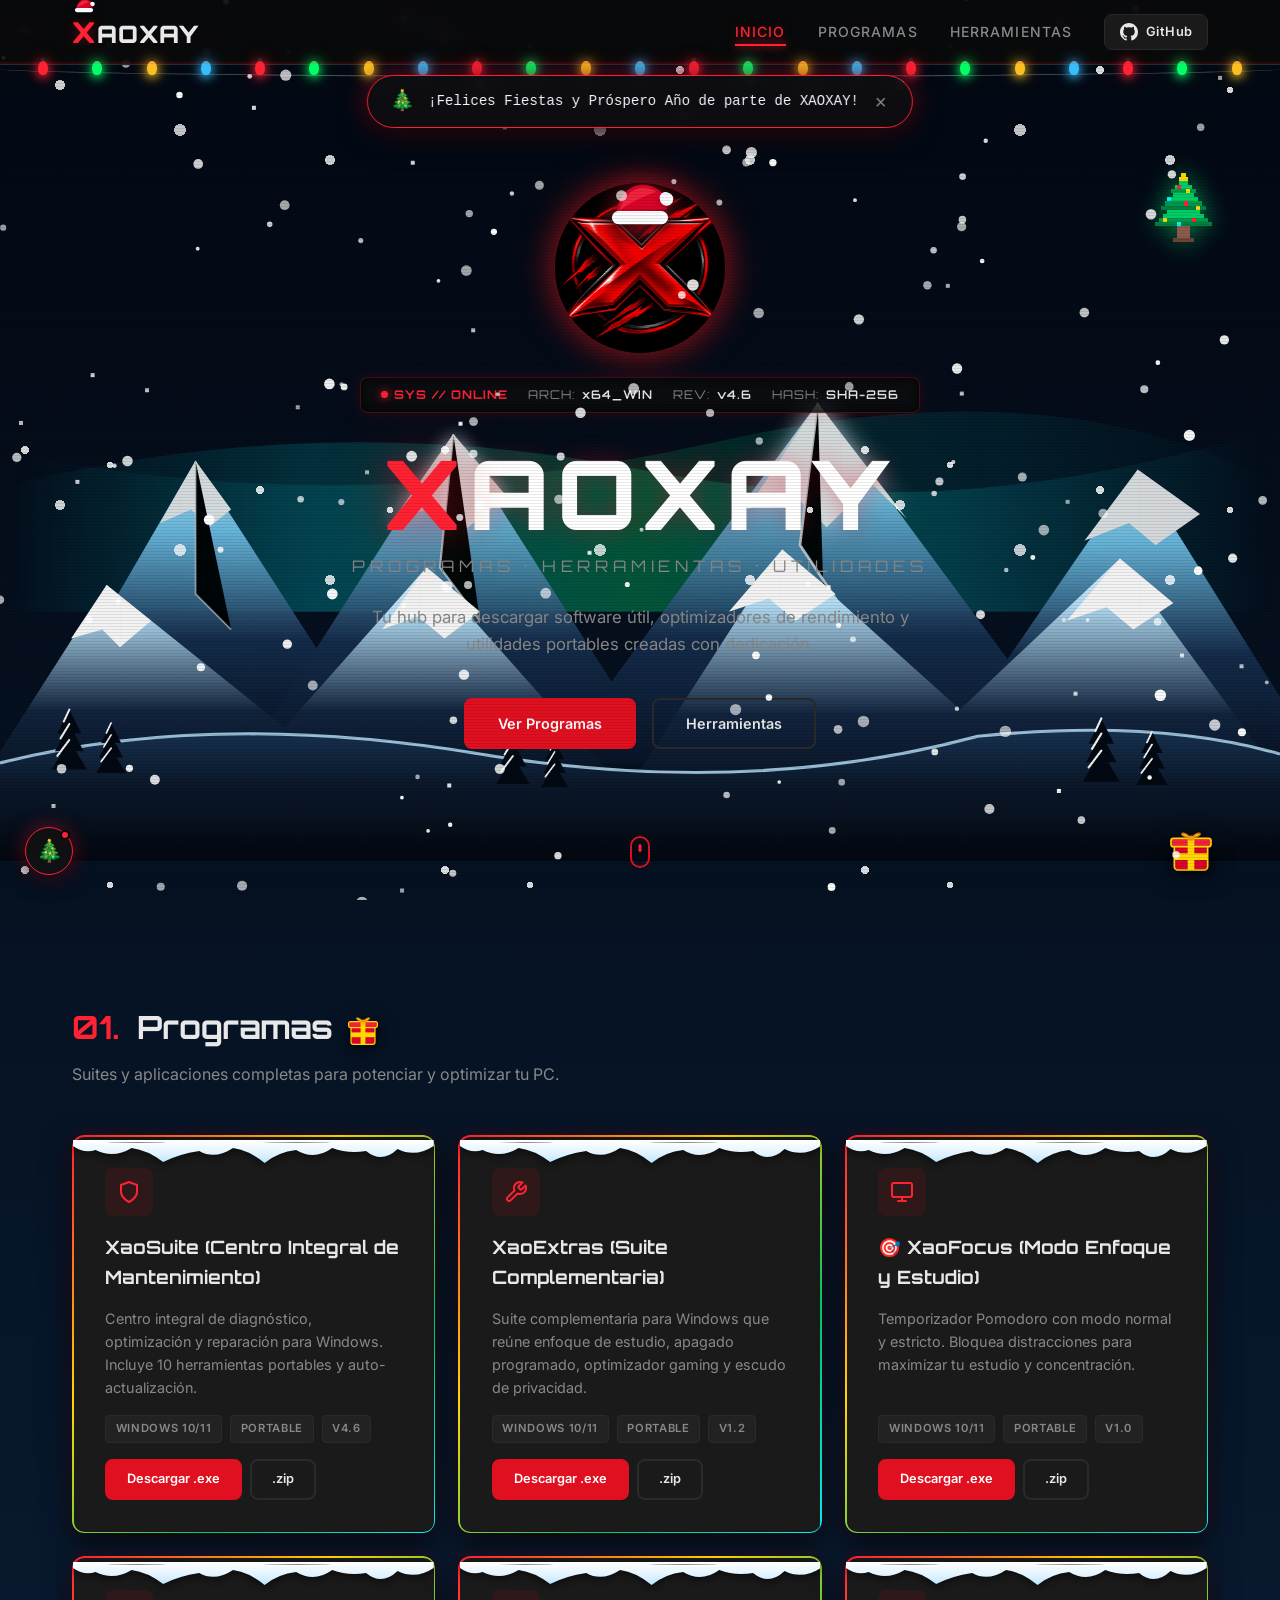
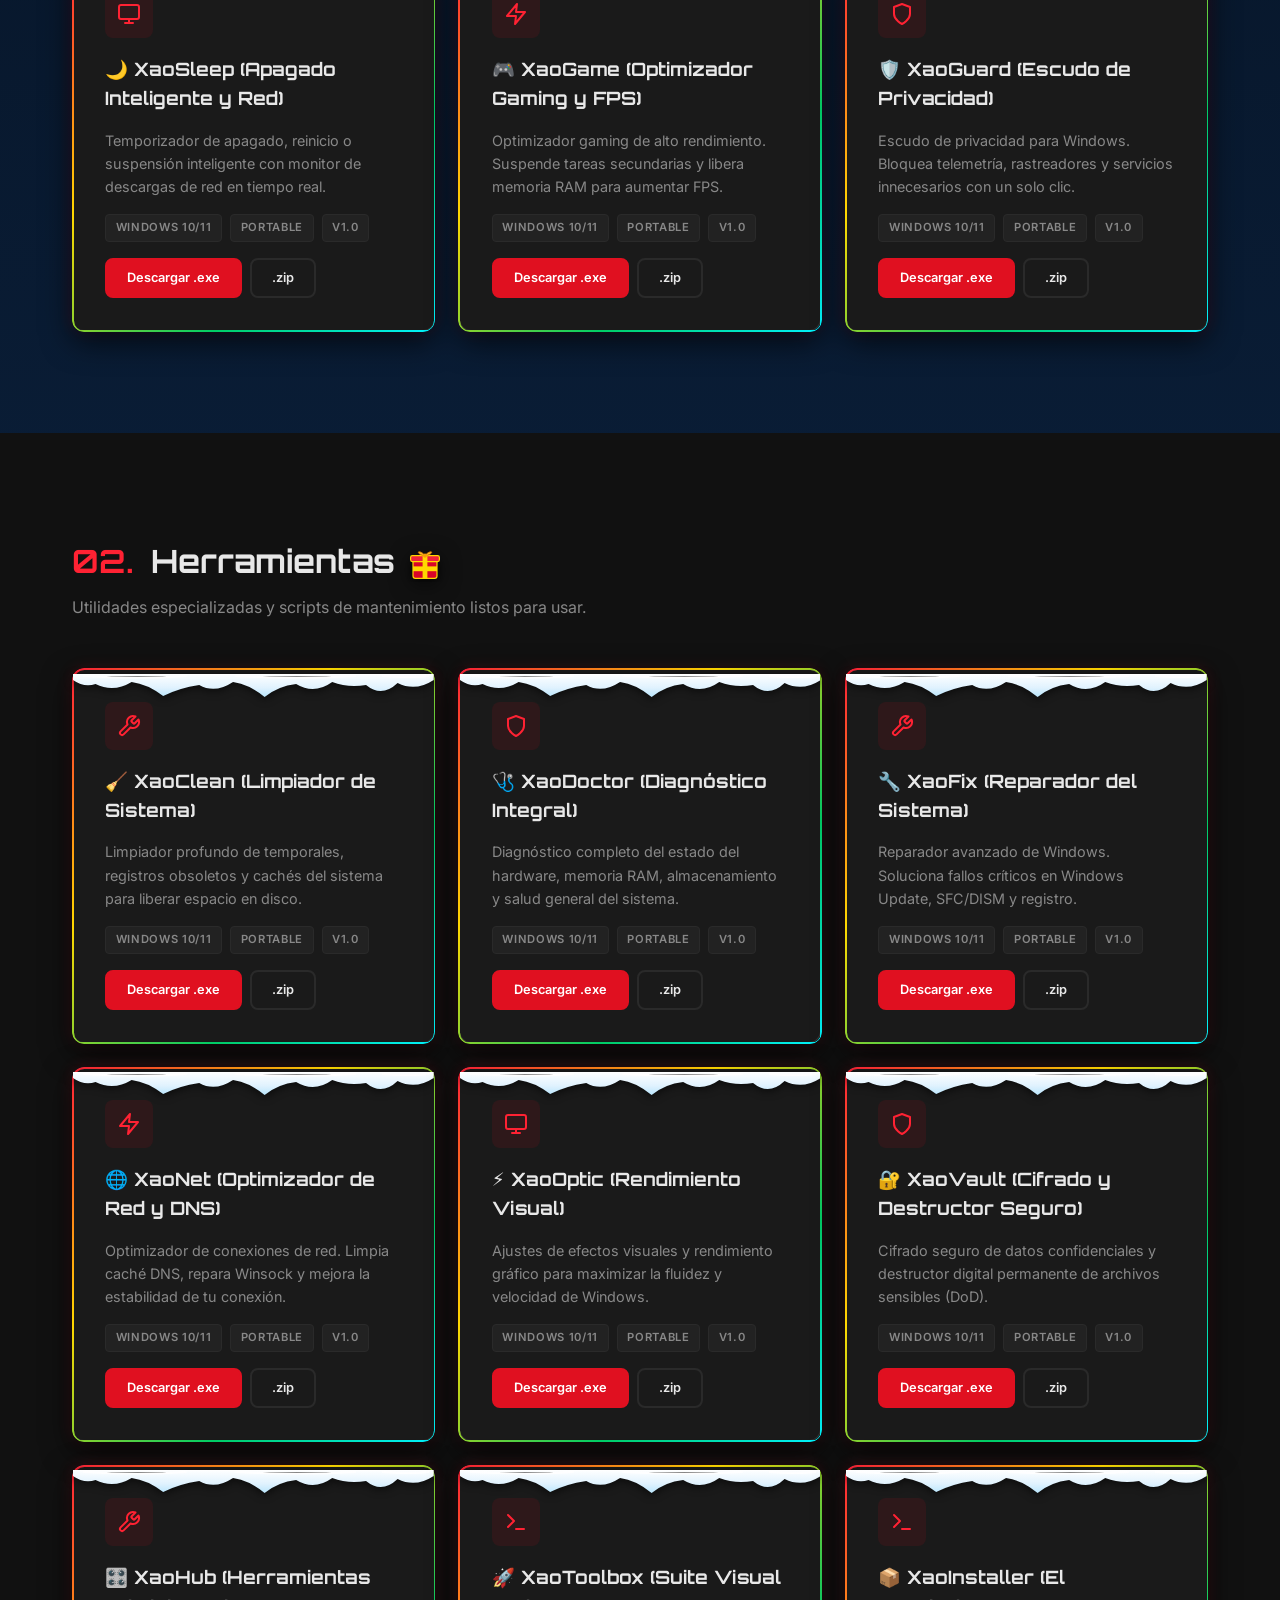
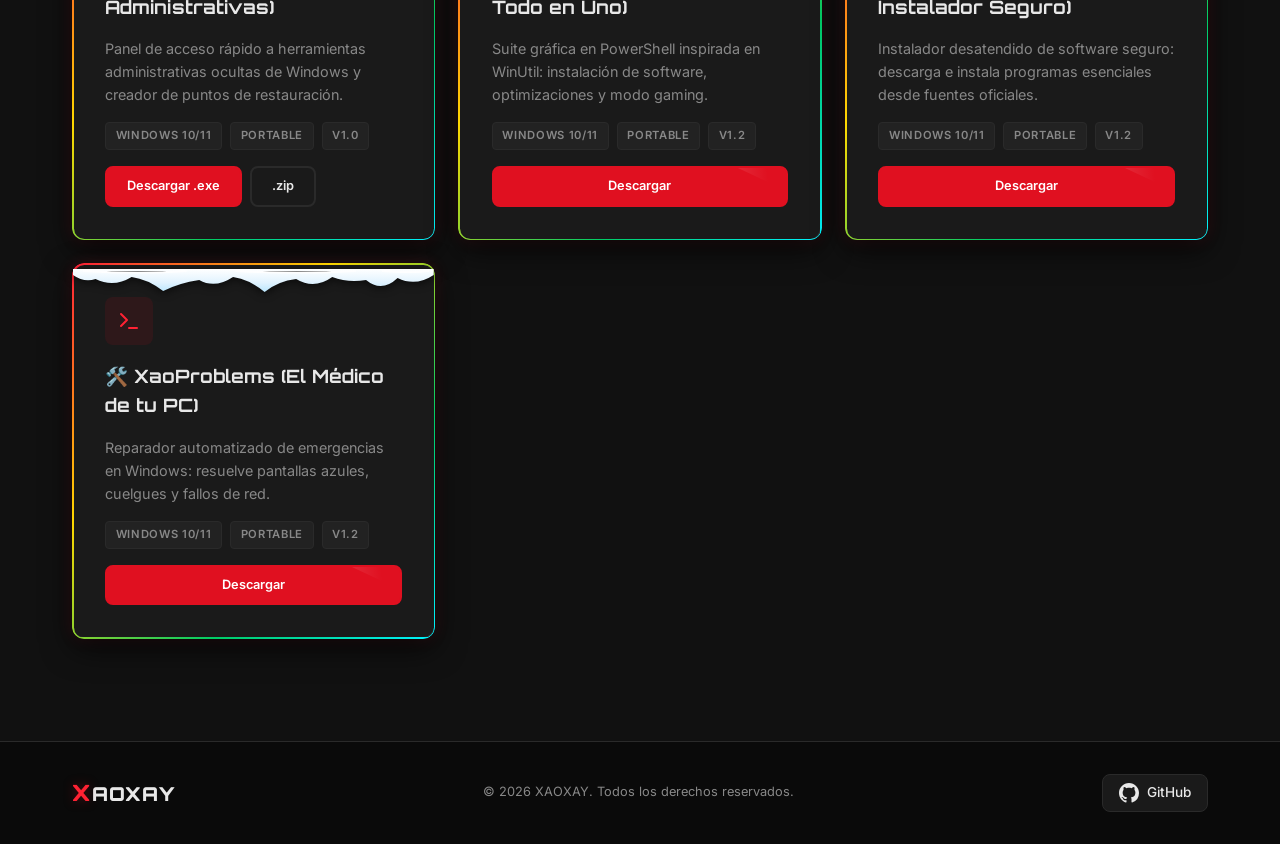
==== index.html @ b2c99659 "Update official XAOXAY logo across all suites, individual apps and website" ====
<!DOCTYPE html>
<html lang="es">
<head>
  <meta charset="UTF-8">
  <meta name="viewport" content="width=device-width, initial-scale=1.0">
  <title>XAOXAY — Programas & Herramientas</title>
  <meta name="description" content="XAOXAY — Descargá programas, herramientas y utilidades de optimización y mantenimiento para Windows. Creado por un dev para devs.">
  <link rel="icon" type="image/x-icon" href="favicon.ico">
  <link rel="icon" type="image/png" href="favicon.png">
  <meta http-equiv="X-Content-Type-Options" content="nosniff">
  <meta name="referrer" content="strict-origin-when-cross-origin">
  <link rel="preconnect" href="https://fonts.googleapis.com">
  <link rel="preconnect" href="https://fonts.gstatic.com" crossorigin>
  <link rel="stylesheet" href="https://fonts.googleapis.com/css2?family=Orbitron:wght@400;700;900&family=Inter:wght@300;400;500;600&display=swap">
  <link rel="stylesheet" href="styles.css?v=7.0">
  <link rel="stylesheet" href="festivities.css?v=2.0">
</head>
<body class="cyber-terminal">
  <!-- CRT Scanlines Overlay (Tactical Telemetry) -->
  <div class="crt-scanlines" aria-hidden="true"></div>

  <!-- ══════════════ HEADER / NAV ══════════════ -->
  <header class="header" id="header">
    <nav class="nav container">
      <a href="#" class="logo" aria-label="XAOXAY Home">
        <span class="logo__x">X</span><span class="logo__text">AOXAY</span>
      </a>
      <ul class="nav__list" id="navList">
        <li><a href="#inicio" class="nav__link active">Inicio</a></li>
        <!-- START:NAV_ITEMS -->
        <li><a href="#programas" class="nav__link">Programas</a></li>
        <li><a href="#herramientas" class="nav__link">Herramientas</a></li>
        <!-- END:NAV_ITEMS -->
        <li>
          <a href="https://github.com/Xaoxay" target="_blank" rel="noopener noreferrer" class="nav__github" aria-label="Perfil de GitHub">
            <svg viewBox="0 0 24 24" fill="currentColor" width="18" height="18" aria-hidden="true"><path d="M12 0C5.37 0 0 5.37 0 12c0 5.31 3.435 9.795 8.205 11.385.6.105.825-.255.825-.57 0-.285-.015-1.23-.015-2.235-3.015.555-3.795-.735-4.035-1.41-.135-.345-.72-1.41-1.23-1.695-.42-.225-1.02-.78-.015-.795.945-.015 1.62.87 1.845 1.23 1.08 1.815 2.805 1.305 3.495.99.105-.78.42-1.305.765-1.605-2.67-.3-5.46-1.335-5.46-5.925 0-1.305.465-2.385 1.23-3.225-.12-.3-.54-1.53.12-3.18 0 0 1.005-.315 3.3 1.23.96-.27 1.98-.405 3-.405s2.04.135 3 .405c2.295-1.56 3.3-1.23 3.3-1.23.66 1.65.24 2.88.12 3.18.765.84 1.23 1.905 1.23 3.225 0 4.605-2.805 5.625-5.475 5.925.435.375.81 1.095.81 2.22 0 1.605-.015 2.895-.015 3.3 0 .315.225.69.825.57A12.02 12.02 0 0024 12c0-6.63-5.37-12-12-12z"/></svg>
            <span>GitHub</span>
          </a>
        </li>
      </ul>
      <button class="nav__toggle" id="navToggle" aria-label="Abrir menú" aria-expanded="false">
        <span></span><span></span><span></span>
      </button>
    </nav>
    <!-- Tactical Laser Scroll Tracker -->
    <div class="scroll-tracker" aria-hidden="true">
      <div class="scroll-tracker__bar" id="scrollBar"></div>
    </div>
  </header>

  <!-- ══════════════ HERO ══════════════ -->
  <section class="hero" id="inicio">
    <div class="hero__bg-grid" aria-hidden="true"></div>
    <div class="hero__content container">
      <div class="hero__logo-wrap" style="width: 170px; max-width: 170px; margin: 0 auto 1.5rem; text-align: center;" aria-hidden="true">
        <img src="logo.png" alt="XAOXAY Logo" width="170" height="170" style="width: 100%; max-width: 170px; height: auto; display: block; margin: 0 auto; border-radius: 50%; box-shadow: 0 0 35px rgba(230, 20, 20, 0.45); filter: drop-shadow(0 0 15px rgba(255, 30, 30, 0.3)); transition: transform 0.3s ease;" class="hero__x-logo-img" />
      </div>

      <!-- Tactical Telemetry HUD -->
      <div class="hero__telemetry" aria-label="Telemetría de Sistema">
        <div class="telemetry__item">
          <span class="telemetry__led"></span>
          <span class="telemetry__text">SYS // ONLINE</span>
        </div>
        <div class="telemetry__item">
          <span class="telemetry__label">ARCH:</span>
          <span class="telemetry__val">x64_WIN</span>
        </div>
        <div class="telemetry__item">
          <span class="telemetry__label">REV:</span>
          <span class="telemetry__val">v4.6</span>
        </div>
        <div class="telemetry__item">
          <span class="telemetry__label">HASH:</span>
          <span class="telemetry__val">SHA-256</span>
        </div>
      </div>

      <h1 class="hero__title" id="heroTitle" data-text="XAOXAY">
        <span class="hero__title-x">X</span>AOXAY
      </h1>
      <p class="hero__subtitle">Programas · Herramientas · Utilidades</p>
      <p class="hero__desc">Tu hub para descargar software útil, optimizadores de rendimiento y utilidades portables creadas con dedicación.</p>
      <div class="hero__actions">
        <a href="#programas" class="btn btn--primary">Ver Programas</a>
        <a href="#herramientas" class="btn btn--ghost">Herramientas</a>
      </div>
    </div>
    <div class="hero__scroll-indicator" aria-hidden="true">
      <span></span>
    </div>
  </section>

  <!-- START:CATALOG_SECTIONS -->
  <!-- ══════════════ 01. PROGRAMAS ══════════════ -->
  <section class="section" id="programas">
    <div class="container">
      <h2 class="section__title"><span class="section__title-accent">01.</span> Programas</h2>
      <p class="section__desc">Suites y aplicaciones completas para potenciar y optimizar tu PC.</p>

      <div class="cards-grid" id="programasGrid">

        <!-- Card XaoSuite (Centro Integral de Mantenimiento) -->
        <article class="card" data-id="prog-xaosuite">
          <div class="card__icon"><svg viewBox="0 0 24 24" fill="none" stroke="currentColor" stroke-width="2" stroke-linecap="round" stroke-linejoin="round"><path d="M12 22s8-4 8-10V5l-8-3-8 3v7c0 6 8 10 8 10z"/></svg></div>
          <h3 class="card__title">XaoSuite (Centro Integral de Mantenimiento)</h3>
          <p class="card__desc">Centro integral de diagnóstico, optimización y reparación para Windows. Incluye 10 herramientas portables y auto-actualización.</p>
          <div class="card__meta">
            <span class="tag">Windows 10/11</span>
            <span class="tag">Portable</span>
            <span class="tag">v4.6</span>
          </div>
          
        <div class="card__actions-group">
          <a href="descargas/XaoSuite.exe" download="XaoSuite.exe" class="btn btn--small btn--primary">Descargar .exe</a>
          <a href="descargas/XaoSuite.zip" download="XaoSuite.zip" class="btn btn--small btn--ghost">.zip</a>
        </div>
      
        </article>

        <!-- Card XaoExtras (Suite Complementaria) -->
        <article class="card" data-id="prog-xaoextras">
          <div class="card__icon"><svg viewBox="0 0 24 24" fill="none" stroke="currentColor" stroke-width="2" stroke-linecap="round" stroke-linejoin="round"><path d="M14.7 6.3a1 1 0 000 1.4l1.6 1.6a1 1 0 001.4 0l3.77-3.77a6 6 0 01-7.94 7.94l-6.91 6.91a2.12 2.12 0 01-3-3l6.91-6.91a6 6 0 017.94-7.94l-3.76 3.76z"/></svg></div>
          <h3 class="card__title">XaoExtras (Suite Complementaria)</h3>
          <p class="card__desc">Suite complementaria para Windows que reúne enfoque de estudio, apagado programado, optimizador gaming y escudo de privacidad.</p>
          <div class="card__meta">
            <span class="tag">Windows 10/11</span>
            <span class="tag">Portable</span>
            <span class="tag">v1.2</span>
          </div>
          
        <div class="card__actions-group">
          <a href="descargas/XaoExtras.exe" download="XaoExtras.exe" class="btn btn--small btn--primary">Descargar .exe</a>
          <a href="descargas/XaoExtras.zip" download="XaoExtras.zip" class="btn btn--small btn--ghost">.zip</a>
        </div>
      
        </article>

        <!-- Card 🎯 XaoFocus (Modo Enfoque y Estudio) -->
        <article class="card" data-id="prog-xaofocus">
          <div class="card__icon"><svg viewBox="0 0 24 24" fill="none" stroke="currentColor" stroke-width="2" stroke-linecap="round" stroke-linejoin="round"><rect x="2" y="3" width="20" height="14" rx="2"/><line x1="8" y1="21" x2="16" y2="21"/><line x1="12" y1="17" x2="12" y2="21"/></svg></div>
          <h3 class="card__title">🎯 XaoFocus (Modo Enfoque y Estudio)</h3>
          <p class="card__desc">Temporizador Pomodoro con modo normal y estricto. Bloquea distracciones para maximizar tu estudio y concentración.</p>
          <div class="card__meta">
            <span class="tag">Windows 10/11</span>
            <span class="tag">Portable</span>
            <span class="tag">v1.0</span>
          </div>
          
        <div class="card__actions-group">
          <a href="descargas/XaoFocus.exe" download="XaoFocus.exe" class="btn btn--small btn--primary">Descargar .exe</a>
          <a href="descargas/XaoFocus.zip" download="XaoFocus.zip" class="btn btn--small btn--ghost">.zip</a>
        </div>
      
        </article>

        <!-- Card 🌙 XaoSleep (Apagado Inteligente y Red) -->
        <article class="card" data-id="prog-xaosleep">
          <div class="card__icon"><svg viewBox="0 0 24 24" fill="none" stroke="currentColor" stroke-width="2" stroke-linecap="round" stroke-linejoin="round"><rect x="2" y="3" width="20" height="14" rx="2"/><line x1="8" y1="21" x2="16" y2="21"/><line x1="12" y1="17" x2="12" y2="21"/></svg></div>
          <h3 class="card__title">🌙 XaoSleep (Apagado Inteligente y Red)</h3>
          <p class="card__desc">Temporizador de apagado, reinicio o suspensión inteligente con monitor de descargas de red en tiempo real.</p>
          <div class="card__meta">
            <span class="tag">Windows 10/11</span>
            <span class="tag">Portable</span>
            <span class="tag">v1.0</span>
          </div>
          
        <div class="card__actions-group">
          <a href="descargas/XaoSleep.exe" download="XaoSleep.exe" class="btn btn--small btn--primary">Descargar .exe</a>
          <a href="descargas/XaoSleep.zip" download="XaoSleep.zip" class="btn btn--small btn--ghost">.zip</a>
        </div>
      
        </article>

        <!-- Card 🎮 XaoGame (Optimizador Gaming y FPS) -->
        <article class="card" data-id="prog-xaogame">
          <div class="card__icon"><svg viewBox="0 0 24 24" fill="none" stroke="currentColor" stroke-width="2" stroke-linecap="round" stroke-linejoin="round"><polygon points="13 2 3 14 12 14 11 22 21 10 12 10 13 2"/></svg></div>
          <h3 class="card__title">🎮 XaoGame (Optimizador Gaming y FPS)</h3>
          <p class="card__desc">Optimizador gaming de alto rendimiento. Suspende tareas secundarias y libera memoria RAM para aumentar FPS.</p>
          <div class="card__meta">
            <span class="tag">Windows 10/11</span>
            <span class="tag">Portable</span>
            <span class="tag">v1.0</span>
          </div>
          
        <div class="card__actions-group">
          <a href="descargas/XaoGame.exe" download="XaoGame.exe" class="btn btn--small btn--primary">Descargar .exe</a>
          <a href="descargas/XaoGame.zip" download="XaoGame.zip" class="btn btn--small btn--ghost">.zip</a>
        </div>
      
        </article>

        <!-- Card 🛡️ XaoGuard (Escudo de Privacidad) -->
        <article class="card" data-id="prog-xaoguard">
          <div class="card__icon"><svg viewBox="0 0 24 24" fill="none" stroke="currentColor" stroke-width="2" stroke-linecap="round" stroke-linejoin="round"><path d="M12 22s8-4 8-10V5l-8-3-8 3v7c0 6 8 10 8 10z"/></svg></div>
          <h3 class="card__title">🛡️ XaoGuard (Escudo de Privacidad)</h3>
          <p class="card__desc">Escudo de privacidad para Windows. Bloquea telemetría, rastreadores y servicios innecesarios con un solo clic.</p>
          <div class="card__meta">
            <span class="tag">Windows 10/11</span>
            <span class="tag">Portable</span>
            <span class="tag">v1.0</span>
          </div>
          
        <div class="card__actions-group">
          <a href="descargas/XaoGuard.exe" download="XaoGuard.exe" class="btn btn--small btn--primary">Descargar .exe</a>
          <a href="descargas/XaoGuard.zip" download="XaoGuard.zip" class="btn btn--small btn--ghost">.zip</a>
        </div>
      
        </article>
      </div>
    </div>
  </section>

  <!-- ══════════════ HERRAMIENTAS ══════════════ -->
  <section class="section section--alt" id="herramientas">
    <div class="container">
      <h2 class="section__title"><span class="section__title-accent">02.</span> Herramientas</h2>
      <p class="section__desc">Utilidades especializadas y scripts de mantenimiento listos para usar.</p>

      <div class="cards-grid" id="herramientasGrid">

        <!-- Card 🧹 XaoClean (Limpiador de Sistema) -->
        <article class="card" data-id="tool-xaoclean">
          <div class="card__icon"><svg viewBox="0 0 24 24" fill="none" stroke="currentColor" stroke-width="2" stroke-linecap="round" stroke-linejoin="round"><path d="M14.7 6.3a1 1 0 000 1.4l1.6 1.6a1 1 0 001.4 0l3.77-3.77a6 6 0 01-7.94 7.94l-6.91 6.91a2.12 2.12 0 01-3-3l6.91-6.91a6 6 0 017.94-7.94l-3.76 3.76z"/></svg></div>
          <h3 class="card__title">🧹 XaoClean (Limpiador de Sistema)</h3>
          <p class="card__desc">Limpiador profundo de temporales, registros obsoletos y cachés del sistema para liberar espacio en disco.</p>
          <div class="card__meta">
            <span class="tag">Windows 10/11</span>
            <span class="tag">Portable</span>
            <span class="tag">v1.0</span>
          </div>
          
        <div class="card__actions-group">
          <a href="descargas/XaoClean.exe" download="XaoClean.exe" class="btn btn--small btn--primary">Descargar .exe</a>
          <a href="descargas/XaoClean.zip" download="XaoClean.zip" class="btn btn--small btn--ghost">.zip</a>
        </div>
      
        </article>

        <!-- Card 🩺 XaoDoctor (Diagnóstico Integral) -->
        <article class="card" data-id="tool-xaodoctor">
          <div class="card__icon"><svg viewBox="0 0 24 24" fill="none" stroke="currentColor" stroke-width="2" stroke-linecap="round" stroke-linejoin="round"><path d="M12 22s8-4 8-10V5l-8-3-8 3v7c0 6 8 10 8 10z"/></svg></div>
          <h3 class="card__title">🩺 XaoDoctor (Diagnóstico Integral)</h3>
          <p class="card__desc">Diagnóstico completo del estado del hardware, memoria RAM, almacenamiento y salud general del sistema.</p>
          <div class="card__meta">
            <span class="tag">Windows 10/11</span>
            <span class="tag">Portable</span>
            <span class="tag">v1.0</span>
          </div>
          
        <div class="card__actions-group">
          <a href="descargas/XaoDoctor.exe" download="XaoDoctor.exe" class="btn btn--small btn--primary">Descargar .exe</a>
          <a href="descargas/XaoDoctor.zip" download="XaoDoctor.zip" class="btn btn--small btn--ghost">.zip</a>
        </div>
      
        </article>

        <!-- Card 🔧 XaoFix (Reparador del Sistema) -->
        <article class="card" data-id="tool-xaofix">
          <div class="card__icon"><svg viewBox="0 0 24 24" fill="none" stroke="currentColor" stroke-width="2" stroke-linecap="round" stroke-linejoin="round"><path d="M14.7 6.3a1 1 0 000 1.4l1.6 1.6a1 1 0 001.4 0l3.77-3.77a6 6 0 01-7.94 7.94l-6.91 6.91a2.12 2.12 0 01-3-3l6.91-6.91a6 6 0 017.94-7.94l-3.76 3.76z"/></svg></div>
          <h3 class="card__title">🔧 XaoFix (Reparador del Sistema)</h3>
          <p class="card__desc">Reparador avanzado de Windows. Soluciona fallos críticos en Windows Update, SFC/DISM y registro.</p>
          <div class="card__meta">
            <span class="tag">Windows 10/11</span>
            <span class="tag">Portable</span>
            <span class="tag">v1.0</span>
          </div>
          
        <div class="card__actions-group">
          <a href="descargas/XaoFix.exe" download="XaoFix.exe" class="btn btn--small btn--primary">Descargar .exe</a>
          <a href="descargas/XaoFix.zip" download="XaoFix.zip" class="btn btn--small btn--ghost">.zip</a>
        </div>
      
        </article>

        <!-- Card 🌐 XaoNet (Optimizador de Red y DNS) -->
        <article class="card" data-id="tool-xaonet">
          <div class="card__icon"><svg viewBox="0 0 24 24" fill="none" stroke="currentColor" stroke-width="2" stroke-linecap="round" stroke-linejoin="round"><polygon points="13 2 3 14 12 14 11 22 21 10 12 10 13 2"/></svg></div>
          <h3 class="card__title">🌐 XaoNet (Optimizador de Red y DNS)</h3>
          <p class="card__desc">Optimizador de conexiones de red. Limpia caché DNS, repara Winsock y mejora la estabilidad de tu conexión.</p>
          <div class="card__meta">
            <span class="tag">Windows 10/11</span>
            <span class="tag">Portable</span>
            <span class="tag">v1.0</span>
          </div>
          
        <div class="card__actions-group">
          <a href="descargas/XaoNet.exe" download="XaoNet.exe" class="btn btn--small btn--primary">Descargar .exe</a>
          <a href="descargas/XaoNet.zip" download="XaoNet.zip" class="btn btn--small btn--ghost">.zip</a>
        </div>
      
        </article>

        <!-- Card ⚡ XaoOptic (Rendimiento Visual) -->
        <article class="card" data-id="tool-xaooptic">
          <div class="card__icon"><svg viewBox="0 0 24 24" fill="none" stroke="currentColor" stroke-width="2" stroke-linecap="round" stroke-linejoin="round"><rect x="2" y="3" width="20" height="14" rx="2"/><line x1="8" y1="21" x2="16" y2="21"/><line x1="12" y1="17" x2="12" y2="21"/></svg></div>
          <h3 class="card__title">⚡ XaoOptic (Rendimiento Visual)</h3>
          <p class="card__desc">Ajustes de efectos visuales y rendimiento gráfico para maximizar la fluidez y velocidad de Windows.</p>
          <div class="card__meta">
            <span class="tag">Windows 10/11</span>
            <span class="tag">Portable</span>
            <span class="tag">v1.0</span>
          </div>
          
        <div class="card__actions-group">
          <a href="descargas/XaoOptic.exe" download="XaoOptic.exe" class="btn btn--small btn--primary">Descargar .exe</a>
          <a href="descargas/XaoOptic.zip" download="XaoOptic.zip" class="btn btn--small btn--ghost">.zip</a>
        </div>
      
        </article>

        <!-- Card 🔐 XaoVault (Cifrado y Destructor Seguro) -->
        <article class="card" data-id="tool-xaovault">
          <div class="card__icon"><svg viewBox="0 0 24 24" fill="none" stroke="currentColor" stroke-width="2" stroke-linecap="round" stroke-linejoin="round"><path d="M12 22s8-4 8-10V5l-8-3-8 3v7c0 6 8 10 8 10z"/></svg></div>
          <h3 class="card__title">🔐 XaoVault (Cifrado y Destructor Seguro)</h3>
          <p class="card__desc">Cifrado seguro de datos confidenciales y destructor digital permanente de archivos sensibles (DoD).</p>
          <div class="card__meta">
            <span class="tag">Windows 10/11</span>
            <span class="tag">Portable</span>
            <span class="tag">v1.0</span>
          </div>
          
        <div class="card__actions-group">
          <a href="descargas/XaoVault.exe" download="XaoVault.exe" class="btn btn--small btn--primary">Descargar .exe</a>
          <a href="descargas/XaoVault.zip" download="XaoVault.zip" class="btn btn--small btn--ghost">.zip</a>
        </div>
      
        </article>

        <!-- Card 🎛️ XaoHub (Herramientas Administrativas) -->
        <article class="card" data-id="tool-xaohub">
          <div class="card__icon"><svg viewBox="0 0 24 24" fill="none" stroke="currentColor" stroke-width="2" stroke-linecap="round" stroke-linejoin="round"><path d="M14.7 6.3a1 1 0 000 1.4l1.6 1.6a1 1 0 001.4 0l3.77-3.77a6 6 0 01-7.94 7.94l-6.91 6.91a2.12 2.12 0 01-3-3l6.91-6.91a6 6 0 017.94-7.94l-3.76 3.76z"/></svg></div>
          <h3 class="card__title">🎛️ XaoHub (Herramientas Administrativas)</h3>
          <p class="card__desc">Panel de acceso rápido a herramientas administrativas ocultas de Windows y creador de puntos de restauración.</p>
          <div class="card__meta">
            <span class="tag">Windows 10/11</span>
            <span class="tag">Portable</span>
            <span class="tag">v1.0</span>
          </div>
          
        <div class="card__actions-group">
          <a href="descargas/XaoHub.exe" download="XaoHub.exe" class="btn btn--small btn--primary">Descargar .exe</a>
          <a href="descargas/XaoHub.zip" download="XaoHub.zip" class="btn btn--small btn--ghost">.zip</a>
        </div>
      
        </article>

        <!-- Card 🚀 XaoToolbox (Suite Visual Todo en Uno) -->
        <article class="card" data-id="tool-xaotoolbox">
          <div class="card__icon"><svg viewBox="0 0 24 24" fill="none" stroke="currentColor" stroke-width="2" stroke-linecap="round" stroke-linejoin="round"><polyline points="4 17 10 11 4 5"/><line x1="12" y1="19" x2="20" y2="19"/></svg></div>
          <h3 class="card__title">🚀 XaoToolbox (Suite Visual Todo en Uno)</h3>
          <p class="card__desc">Suite gráfica en PowerShell inspirada en WinUtil: instalación de software, optimizaciones y modo gaming.</p>
          <div class="card__meta">
            <span class="tag">Windows 10/11</span>
            <span class="tag">Portable</span>
            <span class="tag">v1.2</span>
          </div>
          <a href="descargas/XaoToolbox.zip" download="XaoToolbox.zip" class="btn btn--small btn--primary">Descargar</a>
        </article>

        <!-- Card 📦 XaoInstaller (El Instalador Seguro) -->
        <article class="card" data-id="tool-xaoinstaller">
          <div class="card__icon"><svg viewBox="0 0 24 24" fill="none" stroke="currentColor" stroke-width="2" stroke-linecap="round" stroke-linejoin="round"><polyline points="4 17 10 11 4 5"/><line x1="12" y1="19" x2="20" y2="19"/></svg></div>
          <h3 class="card__title">📦 XaoInstaller (El Instalador Seguro)</h3>
          <p class="card__desc">Instalador desatendido de software seguro: descarga e instala programas esenciales desde fuentes oficiales.</p>
          <div class="card__meta">
            <span class="tag">Windows 10/11</span>
            <span class="tag">Portable</span>
            <span class="tag">v1.2</span>
          </div>
          <a href="descargas/XaoInstaller.zip" download="XaoInstaller.zip" class="btn btn--small btn--primary">Descargar</a>
        </article>

        <!-- Card 🛠️ XaoProblems (El Médico de tu PC) -->
        <article class="card" data-id="tool-xaoproblems">
          <div class="card__icon"><svg viewBox="0 0 24 24" fill="none" stroke="currentColor" stroke-width="2" stroke-linecap="round" stroke-linejoin="round"><polyline points="4 17 10 11 4 5"/><line x1="12" y1="19" x2="20" y2="19"/></svg></div>
          <h3 class="card__title">🛠️ XaoProblems (El Médico de tu PC)</h3>
          <p class="card__desc">Reparador automatizado de emergencias en Windows: resuelve pantallas azules, cuelgues y fallos de red.</p>
          <div class="card__meta">
            <span class="tag">Windows 10/11</span>
            <span class="tag">Portable</span>
            <span class="tag">v1.2</span>
          </div>
          <a href="descargas/XaoProblems.zip" download="XaoProblems.zip" class="btn btn--small btn--primary">Descargar</a>
        </article>
      </div>
    </div>
  </section>
  <!-- END:CATALOG_SECTIONS -->

  <!-- ══════════════ FOOTER ══════════════ -->
  <footer class="footer">
    <div class="container footer__content">
      <a href="#" class="logo logo--small">
        <span class="logo__x">X</span><span class="logo__text">AOXAY</span>
      </a>
      <p class="footer__copy">&copy; 2026 XAOXAY. Todos los derechos reservados.</p>
      <div class="footer__actions">
        <div class="footer__links">
          <a href="https://github.com/Xaoxay" target="_blank" rel="noopener noreferrer" class="footer__github-link" aria-label="Perfil de GitHub">
            <svg viewBox="0 0 24 24" fill="currentColor" width="20" height="20" aria-hidden="true"><path d="M12 0C5.37 0 0 5.37 0 12c0 5.31 3.435 9.795 8.205 11.385.6.105.825-.255.825-.57 0-.285-.015-1.23-.015-2.235-3.015.555-3.795-.735-4.035-1.41-.135-.345-.72-1.41-1.23-1.695-.42-.225-1.02-.78-.015-.795.945-.015 1.62.87 1.845 1.23 1.08 1.815 2.805 1.305 3.495.99.105-.78.42-1.305.765-1.605-2.67-.3-5.46-1.335-5.46-5.925 0-1.305.465-2.385 1.23-3.225-.12-.3-.54-1.53.12-3.18 0 0 1.005-.315 3.3 1.23.96-.27 1.98-.405 3-.405s2.04.135 3 .405c2.295-1.56 3.3-1.23 3.3-1.23.66 1.65.24 2.88.12 3.18.765.84 1.23 1.905 1.23 3.225 0 4.605-2.805 5.625-5.475 5.925.435.375.81 1.095.81 2.22 0 1.605-.015 2.895-.015 3.3 0 .315.225.69.825.57A12.02 12.02 0 0024 12c0-6.63-5.37-12-12-12z"/></svg>
            <span>GitHub</span>
          </a>
        </div>
      </div>
    </div>
  </footer>

  <!-- Floating Tactical Back to Top Button -->
  <button class="back-to-top" id="backToTop" aria-label="Volver arriba">
    <span class="back-to-top__icon">▲</span>
    <span class="back-to-top__text">TOP</span>
  </button>

  <script src="festivities.js?v=2.0"></script>
  <script src="script.js?v=10.0"></script>
</body>
</html>
---- styles.css ----
/* ═══════════════════════════════════════════════
   XAOXAY — Styles
   Palette: Black + Red + Dark grays
   ═══════════════════════════════════════════════ */

/* ── CSS Custom Properties ── */
:root {
  --clr-bg:         #0a0a0a;
  --clr-bg-alt:     #111111;
  --clr-surface:    #1a1a1a;
  --clr-surface-2:  #222222;
  --clr-border:     #2a2a2a;
  --clr-text:       #e8e8e8;
  --clr-text-muted: #888888;
  --clr-accent:     #e01020;
  --clr-accent-bright: #ff2233;
  --clr-accent-dark:#990011;
  --clr-accent-glow: rgba(224, 16, 32, 0.35);

  --font-display: 'Orbitron', system-ui, sans-serif;
  --font-body:    'Inter', system-ui, sans-serif;

  --radius:    12px;
  --radius-sm: 8px;
  --transition: 0.3s cubic-bezier(0.4, 0, 0.2, 1);

  --container-max: 1200px;
  --gutter: clamp(1rem, 4vw, 2rem);
}

/* ── Reset & Base ── */
*,
*::before,
*::after {
  margin: 0;
  padding: 0;
  box-sizing: border-box;
}

html {
  scroll-padding-block-start: 5rem;
  overflow-x: clip;
}

@media (min-width: 769px) {
  html {
    scroll-behavior: smooth;
  }
}

body {
  font-family: var(--font-body);
  background: var(--clr-bg);
  color: var(--clr-text);
  line-height: 1.6;
  -webkit-font-smoothing: antialiased;
  -moz-osx-font-smoothing: grayscale;
  overflow-x: clip;
  -webkit-overflow-scrolling: touch;
}

/* ── CRT Scanlines Overlay (Tactical Telemetry) ── */
.crt-scanlines {
  position: fixed;
  inset: 0;
  background: repeating-linear-gradient(
    0deg,
    rgba(0, 0, 0, 0.16),
    rgba(0, 0, 0, 0.16) 1px,
    transparent 1px,
    transparent 3px
  );
  pointer-events: none;
  z-index: 999;
  opacity: 0.55;
  transform: translateZ(0);
}

a {
  color: var(--clr-accent-bright);
  text-decoration: none;
  transition: color var(--transition);
}
a:hover {
  color: #ff5566;
}

img, svg {
  display: block;
  max-inline-size: 100%;
}

ul { list-style: none; }

/* ── Utility ── */
.container {
  max-inline-size: var(--container-max);
  margin-inline: auto;
  padding-inline: var(--gutter);
}

/* ══════════════════════════════════════════════
   HEADER
   ══════════════════════════════════════════════ */
.header {
  position: fixed;
  inset-block-start: 0;
  inset-inline: 0;
  z-index: 1000;
  background: rgba(10, 10, 10, 0.85);
  backdrop-filter: blur(16px);
  -webkit-backdrop-filter: blur(16px);
  border-block-end: 1px solid var(--clr-border);
  transition: background var(--transition), box-shadow var(--transition);
}

.header.scrolled {
  background: rgba(10, 10, 10, 0.96);
  box-shadow: 0 4px 25px rgba(0, 0, 0, 0.6);
}

/* ── Tactical Laser Scroll Tracker ── */
.scroll-tracker {
  position: absolute;
  inset-block-end: 0;
  inset-inline: 0;
  block-size: 2px;
  background: rgba(224, 16, 32, 0.15);
  pointer-events: none;
  overflow: hidden;
  z-index: 1001;
}

.scroll-tracker__bar {
  block-size: 100%;
  inline-size: 100%;
  background: linear-gradient(90deg, var(--clr-accent-dark), var(--clr-accent), var(--clr-accent-bright));
  transform-origin: left;
  transform: scaleX(0);
  box-shadow: 0 0 10px var(--clr-accent-bright), 0 0 20px var(--clr-accent-glow);
  will-change: transform;
}

.nav {
  display: flex;
  align-items: center;
  justify-content: space-between;
  block-size: 4rem;
}

/* ── Logo ── */
.logo {
  display: inline-flex;
  align-items: baseline;
  font-family: var(--font-display);
  font-weight: 900;
  font-size: 1.5rem;
  letter-spacing: 0.05em;
  color: var(--clr-text);
  text-decoration: none;
}
.logo:hover { color: var(--clr-text); }

.logo__x {
  color: var(--clr-accent-bright);
  font-size: 1.8rem;
  text-shadow: 0 0 12px var(--clr-accent-glow);
  margin-inline-end: 1px;
}

.logo--small {
  font-size: 1.2rem;
}
.logo--small .logo__x {
  font-size: 1.4rem;
}

/* ── Nav Links ── */
.nav__list {
  display: flex;
  gap: 2rem;
  align-items: center;
}

.nav__link {
  font-size: 0.875rem;
  font-weight: 500;
  color: var(--clr-text-muted);
  text-transform: uppercase;
  letter-spacing: 0.08em;
  position: relative;
  padding-block: 0.25rem;
}
.nav__link::after {
  content: '';
  position: absolute;
  inset-inline: 0;
  inset-block-end: -2px;
  block-size: 2px;
  background: var(--clr-accent);
  transform: scaleX(0);
  transform-origin: right;
  transition: transform var(--transition);
}
.nav__link:hover {
  color: var(--clr-text);
}
.nav__link.active {
  color: var(--clr-accent-bright);
  text-shadow: 0 0 10px var(--clr-accent-glow);
}
.nav__link:hover::after {
  transform: scaleX(1);
  transform-origin: left;
}
.nav__link.active::after {
  transform: scaleX(1);
  transform-origin: left;
  background: var(--clr-accent-bright);
  box-shadow: 0 0 8px var(--clr-accent-bright);
}

/* ── GitHub Nav Link ── */
.nav__github {
  display: inline-flex;
  align-items: center;
  gap: 0.5rem;
  color: var(--clr-text);
  background: var(--clr-surface);
  border: 1px solid var(--clr-border);
  padding: 0.4rem 0.9rem;
  border-radius: var(--radius-sm);
  font-size: 0.8rem;
  font-weight: 600;
  letter-spacing: 0.04em;
  transition: all var(--transition);
}

.nav__github svg {
  fill: currentColor;
  flex-shrink: 0;
}

.nav__github:hover {
  color: #fff;
  border-color: var(--clr-accent);
  background: rgba(224, 16, 32, 0.15);
  box-shadow: 0 0 16px var(--clr-accent-glow);
  translate: 0 -2px;
}

/* ── Hamburger ── */
.nav__toggle {
  display: none;
  flex-direction: column;
  justify-content: center;
  align-items: center;
  gap: 5px;
  background: none;
  border: none;
  cursor: pointer;
  padding: 8px;
  min-width: 44px;
  min-height: 44px;
  border-radius: var(--radius-sm);
  transition: background var(--transition);
  -webkit-tap-highlight-color: transparent;
}
.nav__toggle span {
  display: block;
  inline-size: 24px;
  block-size: 2px;
  background: var(--clr-text);
  border-radius: 2px;
  transition: var(--transition);
}

/* ══════════════════════════════════════════════
   HERO
   ══════════════════════════════════════════════ */
.hero {
  position: relative;
  display: flex;
  flex-direction: column;
  align-items: center;
  justify-content: center;
  min-block-size: 100dvh;
  padding-block: 6rem 4rem;
  text-align: center;
  overflow: clip;
}

/* Animated grid background with traveling laser scan */
.hero__bg-grid {
  position: absolute;
  inset: 0;
  background-image:
    linear-gradient(rgba(224, 16, 32, 0.07) 1px, transparent 1px),
    linear-gradient(90deg, rgba(224, 16, 32, 0.07) 1px, transparent 1px);
  background-size: 60px 60px;
  animation: gridPulse 8s ease-in-out infinite;
  overflow: hidden;
}

.hero__bg-grid::after {
  content: '';
  position: absolute;
  inset: 0;
  background: linear-gradient(
    180deg,
    transparent 0%,
    rgba(224, 16, 32, 0.12) 50%,
    transparent 100%
  );
  transform: translateY(-100%);
  animation: radarScan 6s cubic-bezier(0.4, 0, 0.2, 1) infinite;
  pointer-events: none;
}

@keyframes radarScan {
  0% { transform: translateY(-100%); }
  50%, 100% { transform: translateY(100%); }
}

@keyframes gridPulse {
  0%, 100% { opacity: 0.45; }
  50%      { opacity: 0.95; }
}

.hero__content {
  position: relative;
  z-index: 1;
  will-change: transform, opacity;
  display: flex;
  flex-direction: column;
  align-items: center;
  text-align: center;
  width: 100%;
}

/* ── X SVG Logo with Orbital Radar ── */
.hero__logo-wrap {
  width: 100%;
  max-width: 160px;
  inline-size: clamp(120px, 20vw, 160px);
  margin-inline: auto;
  margin-block-end: 1.5rem;
}

.hero__x-svg {
  width: 100%;
  max-width: 160px;
  height: auto;
  display: block;
  margin: 0 auto;
}

.hero__x-line {
  animation: drawX 1.5s ease-out forwards;
  stroke-dasharray: 200;
  stroke-dashoffset: 200;
}
.hero__x-line:nth-child(2) {
  animation-delay: 0.3s;
}

@keyframes drawX {
  to { stroke-dashoffset: 0; }
}

.hero__x-ring {
  transform-box: view-box;
  transform-origin: 100px 100px;
  animation: ringPulse 3.5s ease-in-out infinite, ringRotateRev 22s linear infinite;
}

@keyframes ringRotateRev {
  from { transform: rotate(0deg); }
  to   { transform: rotate(-360deg); }
}

.hero__x-radar {
  transform-box: view-box;
  transform-origin: 100px 100px;
  animation: radarRotate 14s linear infinite;
}

@keyframes radarRotate {
  from { transform: rotate(0deg); }
  to   { transform: rotate(360deg); }
}

@keyframes ringPulse {
  0%, 100% { opacity: 0.2; transform: scale(1); }
  50%      { opacity: 0.55; transform: scale(1.03); }
}

/* ── Tactical Telemetry HUD ── */
.hero__telemetry {
  display: inline-flex;
  align-items: center;
  gap: 1.25rem;
  background: rgba(14, 14, 14, 0.75);
  backdrop-filter: blur(8px);
  border: 1px solid rgba(224, 16, 32, 0.3);
  box-shadow: 0 0 16px rgba(224, 16, 32, 0.14), inset 0 0 10px rgba(0, 0, 0, 0.8);
  border-radius: var(--radius-sm);
  padding: 0.45rem 1.25rem;
  margin-inline: auto;
  margin-block-end: 1.75rem;
  font-family: var(--font-display);
  font-size: 0.75rem;
  letter-spacing: 0.08em;
  flex-wrap: wrap;
  justify-content: center;
}

.telemetry__item {
  display: flex;
  align-items: center;
  gap: 0.4rem;
}

.telemetry__led {
  width: 7px;
  height: 7px;
  background: var(--clr-accent-bright);
  border-radius: 50%;
  box-shadow: 0 0 8px var(--clr-accent-bright);
  animation: pulseLed 1.8s infinite;
}

@keyframes pulseLed {
  0%, 100% { opacity: 1; transform: scale(1); }
  50% { opacity: 0.35; transform: scale(0.85); }
}

.telemetry__text {
  color: var(--clr-accent-bright);
  font-weight: 700;
}

.telemetry__label {
  color: var(--clr-text-muted);
}

.telemetry__val {
  color: var(--clr-text);
  font-weight: 600;
}

/* ── Safe, Bulletproof Hacker Effect for XAOXAY ── */
.hero__title {
  position: relative;
  display: block;
  width: 100%;
  text-align: center;
  font-family: var(--font-display);
  font-size: clamp(2.75rem, 9vw, 6rem);
  font-weight: 900;
  letter-spacing: 0.08em;
  line-height: 1.1;
  margin-block-end: 0.5rem;
  color: #ffffff;
  text-shadow: 0 0 25px rgba(224, 16, 32, 0.35);
  cursor: pointer;
  user-select: none;
  animation: hackerTwitch 4s infinite ease-in-out;
  transition: transform 0.15s ease, text-shadow 0.15s ease;
  will-change: transform;
}

.hero__title-x {
  color: var(--clr-accent-bright);
  text-shadow: 0 0 30px var(--clr-accent-glow), 0 0 60px rgba(224, 16, 32, 0.5);
  display: inline-block;
  animation: hackerXSurge 4s infinite ease-in-out;
}

/* Hacker Periodic Twitch Keyframes (Physical Move + RGB Chromatic Split) */
@keyframes hackerTwitch {
  0%, 86%, 100% {
    transform: translate(0, 0) skew(0deg);
    text-shadow: 0 0 25px rgba(224, 16, 32, 0.35);
  }
  87% {
    transform: translate(-3px, 1.5px) skew(-1.5deg);
    text-shadow: -4px 0 #ff1a1a, 4px 0 #00f0ff, 0 0 30px rgba(255, 26, 26, 0.8);
  }
  88% {
    transform: translate(3px, -1px) skew(1.5deg);
    text-shadow: 4px 0 #ff1a1a, -4px 0 #00f0ff, 0 0 35px rgba(0, 240, 255, 0.8);
  }
  89% {
    transform: translate(-2px, 2px) skew(-0.5deg);
    text-shadow: -3px 0 #00f0ff, 3px 0 #ff1a1a, 0 0 20px rgba(255, 26, 26, 0.6);
  }
  90% {
    transform: translate(2px, -1px) skew(0.5deg);
    text-shadow: 2px 0 #ff1a1a, -2px 0 #00f0ff;
  }
  91%, 94% {
    transform: translate(0, 0) skew(0deg);
    text-shadow: 0 0 25px rgba(224, 16, 32, 0.35);
  }
  95% {
    transform: translate(-2px, -1px) skew(-1deg);
    text-shadow: -3px 0 #ff1a1a, 3px 0 #00f0ff;
  }
  96% {
    transform: translate(2px, 1px) skew(1deg);
    text-shadow: 3px 0 #00f0ff, -3px 0 #ff1a1a;
  }
  97% {
    transform: translate(0, 0) skew(0deg);
    text-shadow: 0 0 25px rgba(224, 16, 32, 0.35);
  }
}

/* Independent Electrical Pulse for the Accent "X" */
@keyframes hackerXSurge {
  0%, 86%, 100% {
    transform: translate(0, 0) scale(1);
    filter: drop-shadow(0 0 0px transparent);
  }
  87% {
    transform: translate(2px, -2px) scale(1.06);
    filter: drop-shadow(0 0 12px #ff2233);
  }
  88% {
    transform: translate(-2px, 1px) scale(0.96);
    filter: drop-shadow(0 0 16px #00f0ff);
  }
  89% {
    transform: translate(1px, 2px) scale(1.04);
  }
  90% {
    transform: translate(0, 0) scale(1);
    filter: drop-shadow(0 0 0px transparent);
  }
}

/* Hover: Intensified Cyber Glitch Jitter */
.hero__title:hover {
  animation: hackerHoverTwitch 0.22s infinite alternate ease-in-out;
  text-shadow: -4px 0 #ff1a1a, 4px 0 #00f0ff, 0 0 40px rgba(255, 26, 26, 0.9);
}

.hero__title:hover .hero__title-x {
  animation: hackerXSurgeHover 0.18s infinite alternate ease-in-out;
}

@keyframes hackerHoverTwitch {
  0% { transform: translate(-3px, 1.5px) skewX(-2deg); }
  50% { transform: translate(3px, -1.5px) skewX(2deg); }
  100% { transform: translate(-1.5px, 2px) skewX(-1deg); }
}

@keyframes hackerXSurgeHover {
  0% { transform: scale(1.08) translate(-1px, 1px); }
  100% { transform: scale(0.95) translate(2px, -1px); }
}

@media (prefers-reduced-motion: reduce) {
  .hero__title,
  .hero__title-x {
    animation: none !important;
    transform: none !important;
  }
}

.hero__subtitle {
  font-family: var(--font-display);
  font-size: clamp(0.75rem, 2vw, 1rem);
  letter-spacing: 0.3em;
  text-transform: uppercase;
  color: var(--clr-text-muted);
  margin-block-end: 1.5rem;
}

.hero__desc {
  max-inline-size: 560px;
  margin-inline: auto;
  color: var(--clr-text-muted);
  font-size: 1.05rem;
  margin-block-end: 2.5rem;
}

.hero__actions {
  display: flex;
  gap: 1rem;
  justify-content: center;
  flex-wrap: wrap;
}

/* Scroll indicator */
.hero__scroll-indicator {
  position: absolute;
  inset-block-end: 2rem;
  inset-inline-start: 50%;
  translate: -50% 0;
}
.hero__scroll-indicator span {
  display: block;
  inline-size: 20px;
  block-size: 32px;
  border: 2px solid var(--clr-accent);
  border-radius: 10px;
  position: relative;
}
.hero__scroll-indicator span::after {
  content: '';
  position: absolute;
  inset-block-start: 6px;
  inset-inline-start: 50%;
  translate: -50% 0;
  inline-size: 3px;
  block-size: 8px;
  background: var(--clr-accent-bright);
  border-radius: 3px;
  animation: scrollDown 1.5s ease-in-out infinite;
}

@keyframes scrollDown {
  0%   { opacity: 1; translate: -50% 0; }
  100% { opacity: 0; translate: -50% 12px; }
}

/* ══════════════════════════════════════════════
   BUTTONS
   ══════════════════════════════════════════════ */
.btn {
  display: inline-flex;
  align-items: center;
  justify-content: center;
  font-family: var(--font-body);
  font-weight: 600;
  font-size: 0.9rem;
  padding: 0.75rem 2rem;
  border-radius: var(--radius-sm);
  border: 2px solid transparent;
  cursor: pointer;
  transition: all var(--transition);
  text-decoration: none;
  position: relative;
  overflow: hidden;
}

.btn::after {
  content: '';
  position: absolute;
  top: -50%;
  left: -50%;
  width: 200%;
  height: 200%;
  background: linear-gradient(
    60deg,
    transparent 35%,
    rgba(255, 255, 255, 0.28) 50%,
    transparent 65%
  );
  transform: rotate(25deg) translateY(-130%);
  transition: transform 0.65s cubic-bezier(0.16, 1, 0.3, 1);
  pointer-events: none;
}

.btn:hover::after {
  transform: rotate(25deg) translateY(130%);
}

.btn--primary {
  background: var(--clr-accent);
  color: #fff;
  border-color: var(--clr-accent);
}
.btn--primary:hover {
  background: var(--clr-accent-bright);
  border-color: var(--clr-accent-bright);
  color: #fff;
  box-shadow: 0 0 24px var(--clr-accent-glow);
  translate: 0 -2px;
}

.btn--ghost {
  background: transparent;
  color: var(--clr-text);
  border-color: var(--clr-border);
}
.btn--ghost:hover {
  border-color: var(--clr-accent);
  color: var(--clr-accent-bright);
}

.btn--small {
  font-size: 0.8rem;
  padding: 0.5rem 1.25rem;
}

.btn--wide {
  inline-size: 100%;
  max-inline-size: 320px;
}

/* ══════════════════════════════════════════════
   SECTIONS
   ══════════════════════════════════════════════ */
.section {
  padding-block: clamp(4rem, 8vw, 7rem);
}

.section--alt {
  background: var(--clr-bg-alt);
}

.section__title {
  font-family: var(--font-display);
  font-size: clamp(1.5rem, 4vw, 2rem);
  font-weight: 700;
  margin-block-end: 0.5rem;
}

.section__title-accent {
  color: var(--clr-accent-bright);
  margin-inline-end: 0.5rem;
}

.section__desc {
  color: var(--clr-text-muted);
  max-inline-size: 560px;
  margin-block-end: 3rem;
}

/* ══════════════════════════════════════════════
   CARDS GRID
   ══════════════════════════════════════════════ */
.cards-grid {
  display: grid;
  grid-template-columns: repeat(auto-fill, minmax(min(100%, 280px), 1fr));
  gap: 1.5rem;
}

.card {
  background: var(--clr-surface);
  border: 1px solid var(--clr-border);
  border-radius: var(--radius);
  padding: 2rem;
  display: flex;
  flex-direction: column;
  gap: 1rem;
  transition: transform 0.22s ease, border-color 0.22s ease, box-shadow 0.22s ease;
  position: relative;
  overflow: clip;
}

.card::before {
  content: '';
  position: absolute;
  inset-block-start: 0;
  inset-inline: 0;
  block-size: 3px;
  background: linear-gradient(90deg, var(--clr-accent), var(--clr-accent-bright));
  transform: scaleX(0);
  transform-origin: left;
  transition: transform 0.25s ease;
}

@media (hover: hover) {
  .card:hover {
    border-color: var(--clr-accent-dark);
    translate: 0 -4px;
    box-shadow: 0 12px 40px rgba(0,0,0,0.4), 0 0 20px var(--clr-accent-glow);
  }

  .card:hover::before {
    transform: scaleX(1);
  }
}

.card__icon {
  inline-size: 48px;
  block-size: 48px;
  display: grid;
  place-items: center;
  background: rgba(224, 16, 32, 0.1);
  border-radius: var(--radius-sm);
  color: var(--clr-accent-bright);
}
.card__icon svg {
  inline-size: 24px;
  block-size: 24px;
}

.card__title {
  font-family: var(--font-display);
  font-size: 1.15rem;
  font-weight: 700;
}

.card__desc {
  color: var(--clr-text-muted);
  font-size: 0.9rem;
  flex: 1;
}

.card__meta {
  display: flex;
  gap: 0.5rem;
  flex-wrap: wrap;
}

.tag {
  font-size: 0.7rem;
  font-weight: 600;
  text-transform: uppercase;
  letter-spacing: 0.06em;
  padding: 0.25rem 0.6rem;
  border-radius: 4px;
  background: var(--clr-surface-2);
  color: var(--clr-text-muted);
  border: 1px solid var(--clr-border);
}

.tag--outline {
  background: transparent;
  border-color: var(--clr-accent-dark);
  color: var(--clr-accent-bright);
}

.card__actions-group {
  display: flex;
  gap: 0.5rem;
  align-items: center;
  flex-wrap: wrap;
  margin-top: auto;
}

/* ══════════════════════════════════════════════
   STATS
   ══════════════════════════════════════════════ */
.stats {
  background: linear-gradient(135deg, var(--clr-accent-dark), #1a0005);
  padding-block: 4rem;
  border-block: 1px solid rgba(224,16,32,0.2);
}

.stats__grid {
  display: grid;
  grid-template-columns: repeat(auto-fit, minmax(150px, 1fr));
  gap: 2rem;
  text-align: center;
}

.stat__number {
  display: block;
  font-family: var(--font-display);
  font-size: clamp(2rem, 5vw, 3rem);
  font-weight: 900;
  color: #fff;
}

.stat__label {
  font-size: 0.85rem;
  color: rgba(255,255,255,0.6);
  text-transform: uppercase;
  letter-spacing: 0.1em;
}

/* ══════════════════════════════════════════════
   ABOUT
   ══════════════════════════════════════════════ */
.about__content {
  display: flex;
  gap: 3rem;
  align-items: center;
}

.about__avatar {
  flex-shrink: 0;
}

.about__avatar-placeholder {
  inline-size: 140px;
  block-size: 140px;
  border-radius: 50%;
  background: linear-gradient(135deg, var(--clr-accent-dark), var(--clr-surface));
  border: 3px solid var(--clr-accent);
  display: grid;
  place-items: center;
  font-family: var(--font-display);
  font-size: 3.5rem;
  font-weight: 900;
  color: var(--clr-accent-bright);
  text-shadow: 0 0 20px var(--clr-accent-glow);
}

.about__text p {
  color: var(--clr-text-muted);
  margin-block-end: 1rem;
}

.about__stack {
  display: flex;
  gap: 0.5rem;
  flex-wrap: wrap;
  margin-block-start: 1.5rem;
}

/* ══════════════════════════════════════════════
   FORM
   ══════════════════════════════════════════════ */
.form {
  display: grid;
  grid-template-columns: repeat(auto-fit, minmax(min(100%, 280px), 1fr));
  gap: 1.5rem;
  max-inline-size: 700px;
}

.form__group--full {
  grid-column: 1 / -1;
}

.form__label {
  display: block;
  font-size: 0.8rem;
  font-weight: 600;
  text-transform: uppercase;
  letter-spacing: 0.06em;
  color: var(--clr-text-muted);
  margin-block-end: 0.5rem;
}

.form__input {
  inline-size: 100%;
  padding: 0.75rem 1rem;
  background: var(--clr-surface);
  border: 1px solid var(--clr-border);
  border-radius: var(--radius-sm);
  color: var(--clr-text);
  font-family: var(--font-body);
  font-size: 0.95rem;
  transition: border-color var(--transition), box-shadow var(--transition);
  outline: none;
}

.form__input::placeholder {
  color: var(--clr-text-muted);
  opacity: 0.5;
}

.form__input:focus {
  border-color: var(--clr-accent);
  box-shadow: 0 0 0 3px var(--clr-accent-glow);
}

.form__textarea {
  resize: vertical;
  min-block-size: 120px;
}

.form .btn--wide {
  grid-column: 1 / -1;
  justify-self: start;
}

/* ══════════════════════════════════════════════
   FOOTER
   ══════════════════════════════════════════════ */
.footer {
  background: var(--clr-bg);
  border-block-start: 1px solid var(--clr-border);
  padding-block: 2rem;
}

.footer__content {
  display: flex;
  align-items: center;
  justify-content: space-between;
  flex-wrap: wrap;
  gap: 1rem;
}

.footer__copy {
  font-size: 0.8rem;
  color: var(--clr-text-muted);
}

.footer__links {
  display: flex;
  gap: 1rem;
  align-items: center;
}

.footer__github-link {
  display: inline-flex;
  align-items: center;
  gap: 0.5rem;
  color: var(--clr-text);
  background: var(--clr-surface);
  border: 1px solid var(--clr-border);
  padding: 0.45rem 1rem;
  border-radius: var(--radius-sm);
  font-size: 0.85rem;
  font-weight: 500;
  transition: all var(--transition);
}

.footer__github-link svg {
  fill: currentColor;
  flex-shrink: 0;
}

.footer__github-link:hover {
  color: #fff;
  border-color: var(--clr-accent);
  background: rgba(224, 16, 32, 0.15);
  box-shadow: 0 0 16px var(--clr-accent-glow);
  translate: 0 -2px;
}

/* ── Footer Actions & Admin Button ── */
.footer__actions {
  display: flex;
  align-items: center;
  gap: 0.75rem;
}

.footer__admin-btn {
  display: inline-flex;
  align-items: center;
  justify-content: center;
  background: var(--clr-surface);
  border: 1px solid var(--clr-border);
  color: var(--clr-text-muted);
  width: 38px;
  height: 38px;
  border-radius: var(--radius-sm);
  cursor: pointer;
  transition: all var(--transition);
}

.footer__admin-btn:hover {
  color: var(--clr-accent-bright);
  border-color: var(--clr-accent);
  background: rgba(224, 16, 32, 0.15);
  box-shadow: 0 0 14px var(--clr-accent-glow);
  translate: 0 -2px;
}

/* ══════════════════════════════════════════════
   MODALS (ADMIN & LOGIN)
   ══════════════════════════════════════════════ */
.modal {
  position: fixed;
  inset: 0;
  z-index: 2000;
  display: flex;
  align-items: center;
  justify-content: center;
  padding: 1rem;
  opacity: 0;
  pointer-events: none;
  transition: opacity 0.25s ease;
}

.modal.active {
  opacity: 1;
  pointer-events: auto;
}

.modal__backdrop {
  position: absolute;
  inset: 0;
  background: rgba(5, 5, 5, 0.85);
  backdrop-filter: blur(10px);
  -webkit-backdrop-filter: blur(10px);
}

.modal__dialog {
  position: relative;
  z-index: 1;
  background: var(--clr-surface);
  border: 1px solid var(--clr-border);
  border-radius: var(--radius);
  width: 100%;
  max-height: 90dvh;
  overflow-y: auto;
  box-shadow: 0 20px 60px rgba(0, 0, 0, 0.8), 0 0 30px var(--clr-accent-glow);
  transform: scale(0.95) translateY(10px);
  transition: transform 0.25s cubic-bezier(0.4, 0, 0.2, 1);
}

.modal.active .modal__dialog {
  transform: scale(1) translateY(0);
}

.modal__dialog--sm { max-width: 440px; }
.modal__dialog--lg { max-width: 740px; }

.modal__header {
  display: flex;
  align-items: center;
  justify-content: space-between;
  padding: 1.25rem 1.5rem;
  border-bottom: 1px solid var(--clr-border);
  background: var(--clr-surface-2);
}

.modal__title {
  font-family: var(--font-display);
  font-size: 1.15rem;
  font-weight: 700;
  display: flex;
  align-items: center;
  gap: 0.5rem;
}

.modal__title-x { color: var(--clr-accent-bright); }

.badge {
  font-size: 0.65rem;
  padding: 0.15rem 0.5rem;
  border-radius: 4px;
  text-transform: uppercase;
  font-weight: 700;
  letter-spacing: 0.05em;
}
.badge--accent {
  background: var(--clr-accent);
  color: #fff;
}

.modal__close {
  background: none;
  border: none;
  font-size: 1.6rem;
  color: var(--clr-text-muted);
  cursor: pointer;
  line-height: 1;
  padding: 0.2rem 0.5rem;
  border-radius: 4px;
  transition: color var(--transition);
}
.modal__close:hover { color: var(--clr-accent-bright); }

.modal__body { padding: 1.5rem; }
.modal__desc { color: var(--clr-text-muted); font-size: 0.9rem; margin-bottom: 1.25rem; }
.modal__footer { display: flex; justify-content: flex-end; gap: 0.75rem; margin-top: 1.5rem; }

/* ── Panel Tabs ── */
.panel-tabs {
  display: flex;
  gap: 0.5rem;
  padding: 0.75rem 1.5rem 0;
  border-bottom: 1px solid var(--clr-border);
  background: var(--clr-surface-2);
  overflow-x: auto;
}

.panel-tab {
  background: transparent;
  border: none;
  border-bottom: 2px solid transparent;
  color: var(--clr-text-muted);
  font-family: var(--font-body);
  font-size: 0.85rem;
  font-weight: 600;
  padding: 0.6rem 1rem;
  cursor: pointer;
  white-space: nowrap;
  transition: all var(--transition);
}

.panel-tab:hover { color: var(--clr-text); }
.panel-tab.active {
  color: var(--clr-accent-bright);
  border-bottom-color: var(--clr-accent);
}

/* ── Tab Content ── */
.tab-content { display: none; padding: 1.5rem; }
.tab-content.active { display: block; }

/* ── Panel Form & Inputs ── */
.panel-form { display: flex; flex-direction: column; gap: 1.25rem; }
.form-row { display: flex; gap: 1rem; flex-wrap: wrap; }
.flex-1 { flex: 1 1 180px; }
.flex-2 { flex: 2 1 280px; }

.form-group { display: flex; flex-direction: column; gap: 0.4rem; }
.form-group label {
  font-size: 0.75rem;
  font-weight: 600;
  text-transform: uppercase;
  letter-spacing: 0.06em;
  color: var(--clr-text-muted);
}

.form-input {
  background: var(--clr-bg);
  border: 1px solid var(--clr-border);
  border-radius: var(--radius-sm);
  color: var(--clr-text);
  padding: 0.65rem 0.9rem;
  font-family: var(--font-body);
  font-size: 0.9rem;
  outline: none;
  transition: border-color var(--transition), box-shadow var(--transition);
}
.form-input:focus {
  border-color: var(--clr-accent);
  box-shadow: 0 0 0 3px var(--clr-accent-glow);
}
.form-textarea { resize: vertical; min-height: 80px; }
.form-error { font-size: 0.8rem; color: #ff4444; margin-top: 0.35rem; display: block; }
.form-success { font-size: 0.85rem; color: #22c55e; margin-top: 0.35rem; display: block; }

/* ── Radio Options ── */
.radio-options { display: flex; gap: 1.25rem; flex-wrap: wrap; margin-top: 0.25rem; }
.radio-label {
  display: inline-flex;
  align-items: center;
  gap: 0.5rem;
  font-size: 0.85rem;
  cursor: pointer;
  color: var(--clr-text);
}
.radio-label code {
  background: var(--clr-surface-2);
  padding: 0.1rem 0.4rem;
  border-radius: 4px;
  font-size: 0.8rem;
  color: var(--clr-accent-bright);
}

/* ── File Inputs ── */
.file-name-input-wrap {
  display: flex;
  align-items: center;
  background: var(--clr-bg);
  border: 1px solid var(--clr-border);
  border-radius: var(--radius-sm);
  overflow: hidden;
}
.file-prefix {
  padding: 0.65rem 0.75rem;
  background: var(--clr-surface-2);
  color: var(--clr-text-muted);
  font-size: 0.85rem;
  font-family: monospace;
  border-right: 1px solid var(--clr-border);
}
.file-name-input-wrap .form-input { border: none; border-radius: 0; flex: 1; }

.file-dropzone-hint { margin-top: 0.5rem; display: flex; flex-direction: column; gap: 0.35rem; }
.file-picker-hidden { display: none; }
.file-picker-btn {
  display: inline-flex;
  align-items: center;
  gap: 0.4rem;
  align-self: flex-start;
  padding: 0.4rem 0.8rem;
  background: var(--clr-surface-2);
  border: 1px dashed var(--clr-border);
  border-radius: var(--radius-sm);
  font-size: 0.8rem;
  color: var(--clr-text-muted);
  cursor: pointer;
  transition: all var(--transition);
}
.file-picker-btn:hover { border-color: var(--clr-accent); color: var(--clr-text); }
.hint-text { font-size: 0.75rem; color: var(--clr-text-muted); }
.hint-text strong { color: #ffaa44; }

.form-actions {
  display: flex;
  justify-content: flex-end;
  gap: 0.75rem;
  margin-top: 0.5rem;
}

/* ── Manager List ── */
.items-manager-list { display: flex; flex-direction: column; gap: 0.75rem; }
.manager-item {
  display: flex;
  align-items: center;
  justify-content: space-between;
  gap: 1rem;
  padding: 0.85rem 1rem;
  background: var(--clr-bg);
  border: 1px solid var(--clr-border);
  border-radius: var(--radius-sm);
  flex-wrap: wrap;
}
.manager-item__info {
  display: flex;
  align-items: center;
  gap: 0.85rem;
  flex: 1;
  min-width: 200px;
}
.manager-item__icon {
  width: 36px;
  height: 36px;
  display: grid;
  place-items: center;
  background: rgba(224, 16, 32, 0.1);
  border-radius: 6px;
  color: var(--clr-accent-bright);
  flex-shrink: 0;
}
.manager-item__icon svg { width: 18px; height: 18px; }
.manager-item__details h4 { font-size: 0.95rem; font-weight: 600; margin: 0; color: var(--clr-text); }
.manager-item__details p { font-size: 0.75rem; color: var(--clr-text-muted); margin: 0; }
.manager-item__actions { display: flex; gap: 0.5rem; }

/* ── Settings Cards ── */
.settings-card {
  background: var(--clr-bg);
  border: 1px solid var(--clr-border);
  border-radius: var(--radius-sm);
  padding: 1.25rem;
  margin-bottom: 1.25rem;
}
.settings-card h4 { font-family: var(--font-display); font-size: 0.95rem; margin-bottom: 0.35rem; color: var(--clr-text); }
.settings-desc { font-size: 0.8rem; color: var(--clr-text-muted); margin-bottom: 1rem; line-height: 1.5; }
.settings-desc code { background: var(--clr-surface-2); padding: 0.1rem 0.3rem; border-radius: 3px; color: var(--clr-accent-bright); }
.settings-card--danger { border-color: rgba(224, 16, 32, 0.3); }
.settings-actions { display: flex; gap: 0.75rem; flex-wrap: wrap; }
.btn--danger-outline {
  background: transparent;
  border: 1px solid rgba(224, 16, 32, 0.5);
  color: #ff5555;
  padding: 0.6rem 1.2rem;
  border-radius: var(--radius-sm);
  cursor: pointer;
  font-size: 0.85rem;
  font-weight: 600;
  transition: all var(--transition);
}
.btn--danger-outline:hover {
  background: rgba(224, 16, 32, 0.2);
  border-color: #ff3333;
  color: #fff;
}

/* ══════════════════════════════════════════════
   SCROLL REVEAL (JS adds .revealed)
   ══════════════════════════════════════════════ */
.card,
.about__content,
.stat,
.form {
  opacity: 0;
  translate: 0 30px;
  transition: opacity 0.6s ease, translate 0.6s ease;
}

.card.revealed,
.about__content.revealed,
.stat.revealed,
.form.revealed {
  opacity: 1;
  translate: 0 0;
}

/* Stagger cards */
.card:nth-child(2) { transition-delay: 0.1s; }
.card:nth-child(3) { transition-delay: 0.2s; }

/* ══════════════════════════════════════════════
   RESPONSIVE & MOBILE 60/120 FPS ENGINE
   ══════════════════════════════════════════════ */
@media (max-width: 768px) {

  /* Desactivar capas y overlays de alto costo en GPU móvil */
  .crt-scanlines {
    display: none !important;
  }

  .header {
    backdrop-filter: none !important;
    -webkit-backdrop-filter: none !important;
    background: rgba(8, 8, 8, 0.96) !important;
  }

  /* Desactivar loops infinitos de gradiente y radar en el hero */
  .hero__bg-grid::after {
    display: none !important;
    animation: none !important;
  }

  .hero__bg-grid {
    animation: none !important;
    opacity: 0.65 !important;
  }

  .hero__x-ring,
  .hero__x-radar {
    animation: none !important;
    transform: none !important;
  }

  .hero__title {
    animation: none !important;
    transform: none !important;
    text-shadow: 0 0 16px rgba(224, 16, 32, 0.45) !important;
  }

  .hero__title-x {
    animation: none !important;
    transform: none !important;
  }

  .hero__content {
    will-change: auto !important;
  }

  /* Tarjetas visibles inmediatamente sin retrasos ni layout thrashing */
  .card,
  .about__content,
  .stat,
  .form {
    opacity: 1 !important;
    translate: none !important;
    transform: none !important;
    transition: border-color 0.2s ease !important;
  }

  .card:nth-child(2),
  .card:nth-child(3) {
    transition-delay: 0s !important;
  }

  .card:hover {
    translate: none !important;
    box-shadow: none !important;
  }

  /* Mobile nav */
  .nav__toggle {
    display: flex;
  }

  .nav__list {
    position: fixed;
    inset-block-start: 4rem;
    inset-inline-end: 0;
    inline-size: min(280px, 80vw);
    block-size: calc(100dvh - 4rem);
    flex-direction: column;
    align-items: flex-start;
    gap: 0;
    background: #0d0d0d !important;
    backdrop-filter: none !important;
    -webkit-backdrop-filter: none !important;
    border-inline-start: 1px solid var(--clr-border);
    padding: 2rem 1.5rem;
    translate: 100% 0;
    transition: translate var(--transition);
    box-shadow: -10px 0 30px rgba(0, 0, 0, 0.85);
  }

  .nav__list.open {
    translate: 0 0;
  }

  .nav__link {
    font-size: 1rem;
    padding-block: 0.75rem;
    inline-size: 100%;
    border-block-end: 1px solid var(--clr-border);
  }

  .nav__list li:has(.nav__github),
  .nav__list li:last-child {
    inline-size: 100%;
  }

  .nav__github {
    margin-block-start: 1.25rem;
    inline-size: 100%;
    justify-content: center;
    padding-block: 0.75rem;
  }

  /* Hamburger → X animation */
  .nav__toggle.active span:nth-child(1) {
    rotate: 45deg;
    translate: 0 7px;
  }
  .nav__toggle.active span:nth-child(2) {
    opacity: 0;
  }
  .nav__toggle.active span:nth-child(3) {
    rotate: -45deg;
    translate: 0 -7px;
  }

  /* Section padding on mobile */
  .section {
    padding-block: clamp(3rem, 6vw, 4.5rem);
  }

  .card {
    padding: 1.5rem;
    gap: 0.85rem;
  }

  .hero__logo-wrap {
    max-width: 130px;
    margin-block-end: 1.25rem;
  }

  /* About stacks vertically */
  .about__content {
    flex-direction: column;
    text-align: center;
  }

  /* Footer */
  .footer__content {
    flex-direction: column;
    text-align: center;
  }

  .back-to-top {
    inset-block-end: 1.25rem;
    inset-inline-end: 1.25rem;
    padding: 0.45rem 0.8rem;
    font-size: 0.68rem;
  }
}

@media (max-width: 480px) {
  .hero {
    padding-block: 5rem 3rem;
  }

  .hero__title {
    font-size: clamp(2.4rem, 13vw, 3.5rem);
  }

  .hero__subtitle {
    font-size: 0.75rem;
    letter-spacing: 0.2em;
  }

  .hero__telemetry {
    gap: 0.4rem 0.75rem;
    padding: 0.35rem 0.75rem;
    font-size: 0.68rem;
  }

  .hero__actions {
    flex-direction: column;
    align-items: center;
    width: 100%;
  }

  .hero__actions .btn {
    inline-size: 100%;
    max-inline-size: 280px;
  }

  .card {
    padding: 1.25rem;
  }

  .card__actions-group {
    display: flex;
    gap: 0.5rem;
    width: 100%;
  }

  .card__actions-group .btn {
    flex: 1;
    min-width: 100px;
    text-align: center;
    justify-content: center;
  }

  .btn { inline-size: 100%; max-inline-size: 280px; }
}

/* ── Floating Tactical Back to Top Button ── */
.back-to-top {
  position: fixed;
  inset-block-end: 2rem;
  inset-inline-end: 2rem;
  z-index: 990;
  display: inline-flex;
  align-items: center;
  gap: 0.45rem;
  background: rgba(14, 14, 14, 0.95);
  border: 1px solid rgba(224, 16, 32, 0.35);
  border-radius: var(--radius-sm);
  padding: 0.5rem 0.9rem;
  color: var(--clr-text-muted);
  font-family: var(--font-display);
  font-size: 0.72rem;
  letter-spacing: 0.12em;
  font-weight: 700;
  cursor: pointer;
  opacity: 0;
  visibility: hidden;
  transform: translateY(16px);
  transition: opacity 0.22s ease, transform 0.22s ease;
  box-shadow: 0 4px 20px rgba(0,0,0,0.6);
}

.back-to-top.visible {
  opacity: 1;
  visibility: visible;
  transform: translateY(0);
}

.back-to-top:hover {
  color: var(--clr-accent-bright);
  border-color: var(--clr-accent-bright);
  box-shadow: 0 0 16px var(--clr-accent-glow), 0 8px 24px rgba(0,0,0,0.8);
  transform: translateY(-3px);
}

.back-to-top__icon {
  color: var(--clr-accent-bright);
  font-size: 0.75rem;
  line-height: 1;
  transition: transform var(--transition);
}

.back-to-top:hover .back-to-top__icon {
  transform: translateY(-2px);
}
---- festivities.css ----
/* ═══════════════════════════════════════════════
   XAOXAY — Complete Festive Engine Stylesheet
   Christmas, New Year, Valentine & Halloween Themes
   ═══════════════════════════════════════════════ */

/* ── Festive Theme Color Overrides ── */
body[data-festivity="christmas"] {
  --festive-primary: #ff1e38;
  --festive-secondary: #00cc66;
  --festive-accent: #ffd700;
  --festive-glow: rgba(255, 30, 56, 0.45);
  --festive-ice: rgba(0, 240, 255, 0.6);
  background: linear-gradient(180deg, #030812 0%, #061324 25%, #0a1e38 55%, #050e1c 100%) !important;
}

body[data-festivity="halloween"] {
  --festive-primary: #00ff66;
  --festive-secondary: #ff6a00;
  --festive-accent: #a855f7;
  --festive-glow: rgba(0, 255, 102, 0.55);
  background: radial-gradient(circle at 50% 15%, #0e2a18 0%, #06170d 50%, #020a05 100%) !important;
}

body[data-festivity="newyear"] {
  --festive-primary: #ffd700;
  --festive-secondary: #00f2fe;
  --festive-accent: #ffffff;
  --festive-glow: rgba(255, 215, 0, 0.55);
  background: radial-gradient(circle at 50% 15%, #16152a 0%, #0c0b18 55%, #05050c 100%) !important;
}

body[data-festivity="valentine"] {
  --festive-primary: #ff0055;
  --festive-secondary: #ff758c;
  --festive-accent: #ffd700;
  --festive-glow: rgba(255, 0, 85, 0.55);
  background: radial-gradient(circle at 50% 20%, #200812 0%, #12040a 55%, #080205 100%) !important;
}

/* ══════════════════════════════════════════════
   CANVAS PARTICLE SYSTEM & BACKGROUND OVERLAYS
   ══════════════════════════════════════════════ */
#festiveCanvas {
  position: fixed;
  inset: 0;
  width: 100%;
  height: 100%;
  pointer-events: none;
  z-index: 998;
}

/* ══════════════════════════════════════════════
   CHRISTMAS SNOWY MOUNTAINS BACKDROP
   ══════════════════════════════════════════════ */
.festive-mountains-backdrop {
  position: fixed;
  inset: 0;
  width: 100%;
  height: 100%;
  pointer-events: none;
  z-index: 0;
  overflow: hidden;
  opacity: 0.95;
  transition: opacity 0.5s ease;
}

.festive-mountains-svg {
  position: absolute;
  bottom: 0;
  left: 0;
  width: 100%;
  height: 68vh;
  min-height: 440px;
  display: block;
}

/* Make content stand out on top of the scenic mountains */
body[data-festivity="christmas"] .hero,
body[data-festivity="christmas"] .section,
body[data-festivity="christmas"] .footer {
  position: relative;
  z-index: 2;
}

body[data-festivity="christmas"] .hero__bg-grid {
  opacity: 0.22;
}

.aurora-wave {
  animation: auroraPulse 9s ease-in-out infinite alternate;
}

@keyframes auroraPulse {
  0%   { opacity: 0.35; transform: translateY(0) scaleY(1); }
  50%  { opacity: 0.75; transform: translateY(-8px) scaleY(1.1); filter: hue-rotate(15deg); }
  100% { opacity: 0.45; transform: translateY(5px) scaleY(0.95); }
}

/* Christmas Background Continuous Snowfall (Drifting layer) */
body[data-festivity="christmas"]::before {
  content: '';
  position: fixed;
  inset: 0;
  pointer-events: none;
  z-index: 997;
  background-image:
    radial-gradient(4px 4px at 25px 30px, #ffffff 99%, transparent 100%),
    radial-gradient(5px 5px at 60px 85px, rgba(255, 255, 255, 0.95) 99%, transparent 100%),
    radial-gradient(3px 3px at 110px 45px, #ffffff 99%, transparent 100%),
    radial-gradient(6px 6px at 180px 130px, rgba(255, 255, 255, 0.9) 99%, transparent 100%),
    radial-gradient(4px 4px at 260px 70px, #ffffff 99%, transparent 100%),
    radial-gradient(5px 5px at 330px 160px, rgba(255, 255, 255, 0.95) 99%, transparent 100%),
    radial-gradient(3.5px 3.5px at 390px 90px, #ffffff 99%, transparent 100%);
  background-size: 420px 420px;
  animation: snowDriftFall 16s linear infinite;
  opacity: 0.85;
}

@keyframes snowDriftFall {
  0%   { background-position: 0 0; }
  100% { background-position: 60px 840px; }
}

/* Halloween Background Toxic Green Flames Aura */
body[data-festivity="halloween"]::before {
  content: '';
  position: fixed;
  inset: 0;
  pointer-events: none;
  z-index: 997;
  background:
    radial-gradient(ellipse at 50% 100%, rgba(0, 255, 102, 0.15) 0%, transparent 60%),
    radial-gradient(ellipse at 20% 90%, rgba(255, 106, 0, 0.12) 0%, transparent 50%),
    radial-gradient(ellipse at 80% 90%, rgba(168, 85, 247, 0.14) 0%, transparent 50%);
  animation: halloweenFlamesGlow 5s ease-in-out infinite alternate;
  opacity: 0.9;
}

@keyframes halloweenFlamesGlow {
  0%   { transform: scale(1) translateY(0); opacity: 0.75; }
  50%  { transform: scale(1.03) translateY(-8px); opacity: 1; filter: hue-rotate(10deg); }
  100% { transform: scale(0.98) translateY(4px); opacity: 0.8; }
}

/* New Year Background Starlight Shimmer */
body[data-festivity="newyear"]::before {
  content: '';
  position: fixed;
  inset: 0;
  pointer-events: none;
  z-index: 997;
  background: radial-gradient(ellipse at 50% 0%, rgba(255, 215, 0, 0.12) 0%, transparent 70%);
  animation: newyearShimmer 4s ease-in-out infinite alternate;
}

@keyframes newyearShimmer {
  0%   { opacity: 0.6; }
  100% { opacity: 1; filter: drop-shadow(0 0 20px rgba(0, 242, 254, 0.3)); }
}

/* ══════════════════════════════════════════════
   HEADER LIGHTS GARLAND WITH WIND SWAY (ALL STYLES)
   ══════════════════════════════════════════════ */
.festive-lights-garland {
  position: absolute;
  bottom: -16px;
  left: 0;
  right: 0;
  height: 24px;
  pointer-events: none;
  z-index: 100;
  overflow: visible;
  display: flex;
  justify-content: space-around;
  padding: 0 1rem;
  transform-origin: top center;
  animation: garlandWireSway 6s ease-in-out infinite alternate;
}

@keyframes garlandWireSway {
  0%   { transform: translateY(0) rotate(0.4deg); }
  50%  { transform: translateY(2px) rotate(-0.4deg); }
  100% { transform: translateY(0) rotate(0.4deg); }
}

.festive-wire {
  position: absolute;
  top: 2px;
  left: -20px;
  right: -20px;
  height: clamp(8px, 1.5vw, 24px);
  border-bottom: 1.5px solid rgba(255, 255, 255, 0.3);
  border-radius: 50%;
}

.festive-bulb {
  position: relative;
  width: 10px;
  height: 14px;
  border-radius: 50% 50% 45% 45%;
  margin-top: 5px;
  transform-origin: top center;
  animation-duration: 2.8s;
  animation-iteration-count: infinite;
  animation-timing-function: ease-in-out;
  animation-direction: alternate;
}

.festive-bulb:nth-child(2n) {
  animation-name: bulbSwingEven;
  animation-duration: 2.4s;
}
.festive-bulb:nth-child(2n+1) {
  animation-name: bulbSwingOdd;
  animation-duration: 2.7s;
}

@keyframes bulbSwingEven {
  0%   { transform: rotate(-11deg); }
  100% { transform: rotate(11deg); }
}
@keyframes bulbSwingOdd {
  0%   { transform: rotate(10deg); }
  100% { transform: rotate(-10deg); }
}

.festive-bulb::before {
  content: '';
  position: absolute;
  top: -3px;
  left: 3px;
  width: 4px;
  height: 3px;
  background: #2a2a2a;
  border-radius: 1px;
}

.festive-bulb--red {
  background: #ff2233;
  box-shadow: 0 2px 10px #ff2233, 0 0 16px rgba(255, 34, 51, 0.85);
}
.festive-bulb--green {
  background: #00ff66;
  box-shadow: 0 2px 10px #00ff66, 0 0 16px rgba(0, 255, 102, 0.85);
}
.festive-bulb--gold {
  background: #fbbf24;
  box-shadow: 0 2px 10px #fbbf24, 0 0 16px rgba(251, 191, 36, 0.85);
}
.festive-bulb--blue {
  background: #38bdf8;
  box-shadow: 0 2px 10px #38bdf8, 0 0 16px rgba(56, 189, 248, 0.85);
}
.festive-bulb--orange {
  background: #ff6a00;
  box-shadow: 0 2px 10px #ff6a00, 0 0 16px rgba(255, 106, 0, 0.85);
}
.festive-bulb--purple {
  background: #a855f7;
  box-shadow: 0 2px 10px #a855f7, 0 0 16px rgba(168, 85, 247, 0.85);
}

/* ══════════════════════════════════════════════
   LOGO EMBLEMS (CENTERED ON TOP OF X)
   ══════════════════════════════════════════════ */
.logo {
  position: relative;
}

.logo__x,
.hero__title-x,
.hero__logo-wrap {
  position: relative !important;
  display: inline-block !important;
}

/* Christmas Hats */
.festive-logo-hat {
  position: absolute;
  top: -14px;
  left: 50%;
  transform: translateX(-50%);
  width: 24px;
  height: 20px;
  pointer-events: none;
  z-index: 10;
  filter: drop-shadow(0 2px 4px rgba(0, 0, 0, 0.7));
  animation: hatBob 3s ease-in-out infinite;
  transform-origin: bottom center;
}

.festive-hero-hat {
  position: absolute;
  top: -12px;
  left: 50%;
  transform: translateX(-50%);
  width: 74px;
  height: 60px;
  pointer-events: none;
  z-index: 10;
  filter: drop-shadow(0 4px 14px rgba(255, 30, 56, 0.65)) drop-shadow(0 2px 6px rgba(0,0,0,0.8));
  animation: hatBob 3.5s ease-in-out infinite;
  transform-origin: bottom center;
}

@keyframes hatBob {
  0%, 100% { transform: translateX(-50%) rotate(0deg); }
  33%      { transform: translateX(-50%) rotate(-3deg); }
  66%      { transform: translateX(-50%) rotate(3deg); }
}

/* Halloween Flaming Pumpkin on Logo */
.festive-logo-pumpkin {
  position: absolute;
  top: -15px;
  left: 50%;
  transform: translateX(-50%);
  width: 26px;
  height: 26px;
  pointer-events: none;
  z-index: 10;
  filter: drop-shadow(0 0 10px rgba(0, 255, 102, 0.8));
  animation: flameBob 2.6s ease-in-out infinite;
}

.festive-hero-pumpkin {
  position: absolute;
  top: -16px;
  left: 50%;
  transform: translateX(-50%);
  width: 72px;
  height: 72px;
  pointer-events: none;
  z-index: 10;
  filter: drop-shadow(0 0 20px rgba(0, 255, 102, 0.9));
  animation: flameBob 2.6s ease-in-out infinite;
}

@keyframes flameBob {
  0%, 100% { transform: translateX(-50%) scale(1); }
  50%      { transform: translateX(-50%) scale(1.08) translateY(-3px); }
}

/* New Year Top Hat on Logo */
.festive-logo-newyear {
  position: absolute;
  top: -16px;
  left: 50%;
  transform: translateX(-50%);
  width: 28px;
  height: 24px;
  pointer-events: none;
  z-index: 10;
  filter: drop-shadow(0 0 8px rgba(255, 215, 0, 0.85));
  animation: hatBob 3s ease-in-out infinite;
}

.festive-hero-newyear {
  position: absolute;
  top: -18px;
  left: 50%;
  transform: translateX(-50%);
  width: 76px;
  height: 64px;
  pointer-events: none;
  z-index: 10;
  filter: drop-shadow(0 0 22px rgba(255, 215, 0, 0.9));
  animation: hatBob 3.5s ease-in-out infinite;
}

/* Valentine Winged Cupid Heart on Logo */
.festive-logo-valentine {
  position: absolute;
  top: -14px;
  left: 50%;
  transform: translateX(-50%);
  width: 28px;
  height: 24px;
  pointer-events: none;
  z-index: 10;
  filter: drop-shadow(0 0 8px rgba(255, 0, 85, 0.85));
  animation: pulseHeart 2s ease-in-out infinite;
}

.festive-hero-valentine {
  position: absolute;
  top: -16px;
  left: 50%;
  transform: translateX(-50%);
  width: 78px;
  height: 64px;
  pointer-events: none;
  z-index: 10;
  filter: drop-shadow(0 0 22px rgba(255, 0, 85, 0.9));
  animation: pulseHeart 2s ease-in-out infinite;
}

@keyframes pulseHeart {
  0%, 100% { transform: translateX(-50%) scale(1); }
  50%      { transform: translateX(-50%) scale(1.12); }
}

/* ══════════════════════════════════════════════
   CARD DECORATIONS & STYLING
   ══════════════════════════════════════════════ */
.card {
  position: relative;
  transition: transform 0.28s ease, box-shadow 0.28s ease;
}

/* Christmas Cards: Snowcaps */
body[data-festivity="christmas"] .card {
  overflow: visible !important;
  border-color: rgba(255, 255, 255, 0.12) !important;
  box-shadow: 0 10px 30px rgba(0, 0, 0, 0.7), 0 0 15px rgba(255, 30, 56, 0.18);
}
body[data-festivity="christmas"] .card:hover {
  transform: translateY(-6px) scale(1.015);
  box-shadow: 0 16px 40px rgba(0, 0, 0, 0.85), 0 0 30px var(--festive-glow, rgba(255, 30, 56, 0.45));
}
body[data-festivity="christmas"] .card::before {
  content: '';
  position: absolute;
  top: -12px;
  left: -2px;
  right: -2px;
  height: 18px;
  background: radial-gradient(circle at 50% 100%, #ffffff 12px, transparent 13px);
  background-size: 28px 18px;
  background-repeat: repeat-x;
  background-position: center bottom;
  filter: drop-shadow(0 2px 4px rgba(0, 240, 255, 0.5));
  z-index: 8;
  pointer-events: none;
}
.festive-card-snowcap {
  position: absolute;
  top: 4px;
  left: 0;
  right: 0;
  height: 24px;
  pointer-events: none;
  z-index: 9;
  filter: drop-shadow(0 2px 4px rgba(0, 0, 0, 0.6));
}
.festive-snow-cap-svg {
  width: 100%;
  height: 24px;
  display: block;
}

/* Valentine Cards: Luxurious Chocolate Box */
body[data-festivity="valentine"] .card {
  overflow: visible !important;
  background: linear-gradient(145deg, #240a12 0%, #16060c 50%, #0c0206 100%) !important;
  border-color: rgba(255, 0, 85, 0.4) !important;
  box-shadow: 0 10px 30px rgba(0, 0, 0, 0.8), inset 0 1px 0 rgba(255, 215, 0, 0.35), 0 0 20px rgba(255, 0, 85, 0.2) !important;
}
body[data-festivity="valentine"] .card:hover {
  transform: translateY(-6px) scale(1.015);
  box-shadow: 0 16px 40px rgba(0, 0, 0, 0.9), inset 0 1px 0 rgba(255, 215, 0, 0.5), 0 0 35px rgba(255, 0, 85, 0.5) !important;
}

/* Chocolate Box Ribbon & Bow & Bonbons */
.festive-card-bonbon-ribbon {
  position: absolute;
  top: -14px;
  left: -2px;
  right: -2px;
  pointer-events: none;
  z-index: 10;
}
.bonbon-ribbon-stripe {
  height: 8px;
  background: linear-gradient(90deg, #d90429, #ff4d6d, #d90429);
  border-top: 1px dashed rgba(255, 215, 0, 0.8);
  border-bottom: 1px dashed rgba(255, 215, 0, 0.8);
  box-shadow: 0 2px 6px rgba(0, 0, 0, 0.5);
  border-radius: 4px 4px 0 0;
}
.bonbon-ribbon-bow {
  position: absolute;
  top: -12px;
  left: 12px;
  width: 44px;
  height: 28px;
  filter: drop-shadow(0 3px 6px rgba(0, 0, 0, 0.6));
}
.bonbon-trio {
  position: absolute;
  top: -10px;
  right: 14px;
  display: flex;
  gap: 6px;
  pointer-events: auto;
}
.bonbon {
  width: 22px;
  height: 22px;
  transition: transform 0.22s cubic-bezier(0.34, 1.56, 0.64, 1);
  cursor: pointer;
  filter: drop-shadow(0 2px 5px rgba(0, 0, 0, 0.7));
}
.bonbon:hover {
  transform: scale(1.3) translateY(-3px);
}

/* Halloween Cards: Poison Green / Fire Glow */
body[data-festivity="halloween"] .card {
  background: linear-gradient(145deg, #09170e 0%, #050d08 60%, #020704 100%) !important;
  border-color: rgba(0, 255, 102, 0.35) !important;
  box-shadow: 0 10px 30px rgba(0, 0, 0, 0.85), 0 0 20px rgba(0, 255, 102, 0.2) !important;
}
body[data-festivity="halloween"] .card:hover {
  transform: translateY(-6px) scale(1.015);
  box-shadow: 0 16px 40px rgba(0, 0, 0, 0.9), 0 0 35px rgba(0, 255, 102, 0.45) !important;
}

/* Neon Rotating Borders */
body[data-festivity="christmas"] .card::after,
body[data-festivity="halloween"] .card::after,
body[data-festivity="newyear"] .card::after,
body[data-festivity="valentine"] .card::after {
  content: '';
  position: absolute;
  inset: -1.5px;
  border-radius: inherit;
  padding: 1.5px;
  pointer-events: none;
  z-index: 2;
  -webkit-mask: linear-gradient(#fff 0 0) content-box, linear-gradient(#fff 0 0);
  -webkit-mask-composite: xor;
  mask-composite: exclude;
  animation: neonBorderPulse 3s ease-in-out infinite alternate;
}

body[data-festivity="christmas"] .card::after {
  background: linear-gradient(135deg, #ff1e38 0%, #ffd700 35%, #00cc66 70%, #00f2fe 100%);
}
body[data-festivity="halloween"] .card::after {
  background: linear-gradient(135deg, #00ff66 0%, #ff6a00 50%, #a855f7 100%);
}
body[data-festivity="newyear"] .card::after {
  background: linear-gradient(135deg, #ffd700 0%, #ffffff 40%, #00f2fe 80%, #ffd700 100%);
}
body[data-festivity="valentine"] .card::after {
  background: linear-gradient(135deg, #ff0055 0%, #ffd700 40%, #ff758c 70%, #c1121f 100%);
}

@keyframes neonBorderPulse {
  0%   { opacity: 0.65; filter: brightness(0.9) drop-shadow(0 0 2px var(--festive-primary)); }
  100% { opacity: 1; filter: brightness(1.3) drop-shadow(0 0 8px var(--festive-primary)); }
}

/* ══════════════════════════════════════════════
   FLYING SLEIGH (SANTA DROPPING GIFTS) & CUPID
   ══════════════════════════════════════════════ */
.festive-sleigh-sky {
  position: fixed;
  top: 90px;
  left: -320px;
  width: 280px;
  height: 70px;
  pointer-events: none;
  z-index: 997;
  filter: drop-shadow(0 0 16px rgba(255, 30, 56, 0.9)) drop-shadow(0 0 28px rgba(0, 240, 255, 0.7));
  animation: sleighCruise 22s cubic-bezier(0.22, 1, 0.36, 1) infinite;
  will-change: transform;
}

@keyframes sleighCruise {
  0% { transform: translate3d(-340px, 40px, 0) scale(0.65) rotate(4deg); opacity: 0; }
  3% { opacity: 1; }
  50% { transform: translate3d(50vw, -15px, 0) scale(0.9) rotate(-2deg); opacity: 1; }
  97% { opacity: 1; }
  100% { transform: translate3d(calc(100vw + 340px), -50px, 0) scale(1.15) rotate(-6deg); opacity: 0; }
}

/* Falling Dropped Gift from Santa's Sleigh */
.festive-dropped-gift {
  position: fixed;
  width: 26px;
  height: 26px;
  pointer-events: none;
  z-index: 997;
  filter: drop-shadow(0 0 8px #ffd700);
  animation: giftTumbleFall 4s cubic-bezier(0.25, 0.46, 0.45, 0.94) forwards;
}

@keyframes giftTumbleFall {
  0% {
    transform: translate(0, 0) rotate(0deg) scale(0.8);
    opacity: 1;
  }
  25% {
    transform: translate(25px, 150px) rotate(45deg) scale(0.9);
  }
  50% {
    transform: translate(-20px, 350px) rotate(-35deg) scale(1);
  }
  75% {
    transform: translate(30px, 550px) rotate(60deg) scale(1.05);
  }
  100% {
    transform: translate(0, calc(100vh - 120px)) rotate(0deg) scale(1.1);
    opacity: 0;
  }
}

/* Flying Cupid */
.festive-cupid-sky {
  position: fixed;
  top: 100px;
  left: -200px;
  width: 150px;
  height: 110px;
  pointer-events: none;
  z-index: 997;
  filter: drop-shadow(0 0 16px rgba(255, 0, 85, 0.8)) drop-shadow(0 0 28px rgba(255, 215, 0, 0.6));
  animation: cupidFlyby 24s cubic-bezier(0.25, 1, 0.35, 1) infinite;
  will-change: transform;
}

@keyframes cupidFlyby {
  0% { transform: translate(0, 0) scale(0.85) rotate(-4deg); opacity: 0; }
  4% { opacity: 1; }
  25% { transform: translate(30vw, 30px) scale(0.95) rotate(4deg); }
  50% { transform: translate(60vw, -20px) scale(1.05) rotate(-2deg); }
  75% { transform: translate(85vw, 25px) scale(1) rotate(3deg); }
  96% { opacity: 1; }
  100% { transform: translate(calc(100vw + 240px), -10px) scale(0.9) rotate(0deg); opacity: 0; }
}

.cupid-wing--left {
  transform-origin: 52px 38px;
  animation: wingFlap 0.35s ease-in-out infinite alternate;
}
.cupid-wing--right {
  transform-origin: 68px 36px;
  animation: wingFlap 0.35s ease-in-out infinite alternate 0.18s;
}

@keyframes wingFlap {
  0%   { transform: rotate(-15deg) scaleY(0.9); }
  100% { transform: rotate(18deg) scaleY(1.1); }
}

/* ══════════════════════════════════════════════
   INTERACTIVE CELEBRATION ITEMS
   ══════════════════════════════════════════════ */
.festive-gift-item,
.festive-cheers-item,
.festive-bonbon-item,
.festive-horror-item {
  display: inline-flex;
  align-items: center;
  justify-content: center;
  cursor: pointer;
  position: relative;
  transition: transform 0.25s cubic-bezier(0.34, 1.56, 0.64, 1);
  filter: drop-shadow(0 4px 10px rgba(0, 0, 0, 0.6));
  user-select: none;
}

.festive-gift-item:hover,
.festive-cheers-item:hover,
.festive-bonbon-item:hover,
.festive-horror-item:hover {
  transform: scale(1.22) rotate(-5deg);
}

.festive-gift-item:active,
.festive-cheers-item:active,
.festive-bonbon-item:active,
.festive-horror-item:active {
  transform: scale(0.95);
}

/* Hero Placements */
.festive-gift-hero,
.festive-cheers-hero,
.festive-bonbon-hero,
.festive-pumpkin-flame {
  position: absolute;
  bottom: 25px;
  right: 5%;
  z-index: 10;
}

.festive-gift-hero {
  width: 50px;
  height: 50px;
  animation: celebrationWiggle 4s ease-in-out infinite;
}

.festive-cheers-hero {
  width: 90px;
  height: 70px;
  filter: drop-shadow(0 0 16px rgba(255, 215, 0, 0.7));
}

.festive-bonbon-hero {
  width: 54px;
  height: 54px;
  animation: celebrationWiggle 3.8s ease-in-out infinite;
}

.festive-pumpkin-flame {
  width: 75px;
  height: 70px;
  filter: drop-shadow(0 0 18px rgba(0, 255, 102, 0.8));
  animation: flameBob 2.5s ease-in-out infinite;
}

/* Section Placements */
.festive-gift-section,
.festive-cheers-section,
.festive-bonbon-section,
.festive-mask-section {
  display: inline-block;
  vertical-align: middle;
  margin-left: 0.75rem;
  width: 36px;
  height: 36px;
  animation: celebrationWiggle 3.5s ease-in-out infinite 0.7s;
}

.festive-cheers-section {
  width: 52px;
  height: 38px;
}

@keyframes celebrationWiggle {
  0%, 80%, 100% { transform: rotate(0deg) scale(1); }
  83% { transform: rotate(-8deg) scale(1.08); }
  86% { transform: rotate(8deg) scale(1.12); }
  89% { transform: rotate(-5deg) scale(1.08); }
  92% { transform: rotate(5deg) scale(1.04); }
  95% { transform: rotate(0deg) scale(1); }
}

/* Toasting Champagne Glasses Clinking Physics */
.toasting-glasses-svg .flute-left {
  transform-origin: 48px 110px;
  animation: clinkLeft 3.2s cubic-bezier(0.34, 1.56, 0.64, 1) infinite;
}
.toasting-glasses-svg .flute-right {
  transform-origin: 112px 110px;
  animation: clinkRight 3.2s cubic-bezier(0.34, 1.56, 0.64, 1) infinite;
}
.toasting-glasses-svg .clink-sparkle {
  transform-origin: 80px 35px;
  animation: clinkSparkleFlash 3.2s ease-out infinite;
}

@keyframes clinkLeft {
  0%, 72%, 100% { transform: rotate(0deg); }
  78% { transform: rotate(-7deg); }
  85% { transform: rotate(15deg); }
  90% { transform: rotate(10deg); }
  95% { transform: rotate(0deg); }
}

@keyframes clinkRight {
  0%, 72%, 100% { transform: rotate(0deg); }
  78% { transform: rotate(7deg); }
  85% { transform: rotate(-15deg); }
  90% { transform: rotate(-10deg); }
  95% { transform: rotate(0deg); }
}

@keyframes clinkSparkleFlash {
  0%, 82%, 100% { opacity: 0; transform: scale(0.2); }
  85% { opacity: 1; transform: scale(1.35); }
  91% { opacity: 0.85; transform: scale(1); }
  96% { opacity: 0; transform: scale(0.5); }
}

.champagne-bubble {
  animation: bubbleRise 2s ease-in infinite;
}
.champagne-bubble.cb2 { animation-delay: 0.6s; }
.champagne-bubble.cb3 { animation-delay: 1.2s; }

@keyframes bubbleRise {
  0%   { transform: translateY(0); opacity: 0.3; }
  50%  { opacity: 1; }
  100% { transform: translateY(-28px); opacity: 0; }
}

/* Flaming Pumpkin Fire Flutter */
.flaming-pumpkin-svg .fire-tongues {
  transform-origin: 55px 70px;
  animation: fireFlutter 1.6s ease-in-out infinite alternate;
}

@keyframes fireFlutter {
  0%   { transform: scaleY(0.92) skewX(-2deg); opacity: 0.85; }
  100% { transform: scaleY(1.08) skewX(2deg); opacity: 1; filter: drop-shadow(0 0 10px #00ff66); }
}

.fire-spark {
  animation: sparkDance 1.8s ease-in infinite;
}
.fire-spark.sp2 { animation-delay: 0.6s; }
.fire-spark.sp3 { animation-delay: 1.2s; }

@keyframes sparkDance {
  0%   { transform: translateY(0) scale(1); opacity: 1; }
  100% { transform: translateY(-24px) scale(0.4); opacity: 0; }
}

/* ══════════════════════════════════════════════
   RETRO PIXEL-ART MASCOT
   ══════════════════════════════════════════════ */
.festive-pixel-mascot {
  position: absolute;
  top: -10px;
  right: 2%;
  width: 65px;
  height: 75px;
  z-index: 10;
  pointer-events: auto;
  cursor: pointer;
  filter: drop-shadow(0 0 12px rgba(0, 255, 128, 0.5));
  animation: pixelHover 3s ease-in-out infinite;
}

.festive-pixel-mascot:hover {
  transform: scale(1.15) rotate(4deg);
}

@keyframes pixelHover {
  0%, 100% { transform: translateY(0); }
  50%      { transform: translateY(-6px); }
}

/* ══════════════════════════════════════════════
   TOP GREETING BANNER & VISITOR WIDGET
   ══════════════════════════════════════════════ */
.festive-banner {
  position: fixed;
  top: 75px;
  left: 50%;
  transform: translateX(-50%) translateY(-25px);
  z-index: 1000;
  background: rgba(14, 14, 18, 0.94);
  border: 1.5px solid var(--festive-primary, #ffd700);
  box-shadow: 0 8px 30px rgba(0, 0, 0, 0.8), 0 0 25px var(--festive-glow, rgba(255, 215, 0, 0.4));
  border-radius: 999px;
  padding: 0.6rem 1.4rem;
  display: flex;
  align-items: center;
  gap: 0.8rem;
  color: #f1f5f9;
  font-family: var(--font-mono, monospace);
  font-size: 0.88rem;
  opacity: 0;
  pointer-events: none;
  transition: opacity 0.35s ease, transform 0.35s cubic-bezier(0.16, 1, 0.3, 1);
  backdrop-filter: blur(12px);
  -webkit-backdrop-filter: blur(12px);
  max-width: 90vw;
}

.festive-banner.visible {
  opacity: 1;
  pointer-events: auto;
  transform: translateX(-50%) translateY(0);
}

.festive-banner__icon {
  font-size: 1.25rem;
  animation: celebrationWiggle 3s infinite;
}

.festive-banner__close {
  background: transparent;
  border: none;
  color: #888;
  cursor: pointer;
  font-size: 1.25rem;
  line-height: 1;
  padding: 0 0.2rem;
  transition: color 0.2s ease;
}
.festive-banner__close:hover {
  color: #fff;
}

/* Visitor Floating Widget */
.festive-widget {
  position: fixed;
  bottom: 25px;
  left: 25px;
  z-index: 9999;
}

.festive-widget__toggle {
  width: 48px;
  height: 48px;
  border-radius: 50%;
  background: rgba(18, 18, 20, 0.92);
  border: 1.5px solid var(--festive-primary, #ff2233);
  box-shadow: 0 6px 20px rgba(0, 0, 0, 0.6), 0 0 20px var(--festive-glow, rgba(255, 34, 51, 0.4));
  backdrop-filter: blur(10px);
  -webkit-backdrop-filter: blur(10px);
  color: #fff;
  cursor: pointer;
  display: flex;
  align-items: center;
  justify-content: center;
  font-size: 1.35rem;
  transition: transform 0.25s ease, box-shadow 0.25s ease;
  position: relative;
  outline: none;
}

.festive-widget__toggle:hover {
  transform: scale(1.12) rotate(6deg);
  box-shadow: 0 8px 25px rgba(0, 0, 0, 0.7), 0 0 30px var(--festive-glow, rgba(255, 34, 51, 0.6));
}

.festive-widget__badge-dot {
  position: absolute;
  top: 2px;
  right: 2px;
  width: 10px;
  height: 10px;
  background: var(--festive-primary, #ff2233);
  border: 2px solid #000;
  border-radius: 50%;
  animation: pulseDot 2s infinite;
}

@keyframes pulseDot {
  0%, 100% { opacity: 1; transform: scale(1); }
  50%      { opacity: 0.6; transform: scale(0.85); }
}

.festive-widget__popover {
  position: absolute;
  bottom: 58px;
  left: 0;
  width: 260px;
  background: rgba(14, 14, 16, 0.96);
  border: 1px solid rgba(255, 255, 255, 0.15);
  border-radius: 12px;
  padding: 1rem;
  box-shadow: 0 16px 40px rgba(0, 0, 0, 0.85), 0 0 30px rgba(0, 0, 0, 0.6);
  backdrop-filter: blur(16px);
  -webkit-backdrop-filter: blur(16px);
  display: none;
  flex-direction: column;
  gap: 0.6rem;
  animation: widgetFadeIn 0.22s cubic-bezier(0.16, 1, 0.3, 1) forwards;
  z-index: 10;
}

.festive-widget.open .festive-widget__popover {
  display: flex;
}

@keyframes widgetFadeIn {
  from { opacity: 0; transform: translateY(10px) scale(0.96); }
  to   { opacity: 1; transform: translateY(0) scale(1); }
}

.festive-widget__header {
  display: flex;
  align-items: center;
  justify-content: space-between;
  border-bottom: 1px solid rgba(255, 255, 255, 0.08);
  padding-bottom: 0.5rem;
}

.festive-widget__title {
  font-family: var(--font-display, sans-serif);
  font-size: 0.78rem;
  font-weight: 700;
  letter-spacing: 0.08em;
  color: #e5e5e5;
  text-transform: uppercase;
}

.festive-widget__list {
  display: flex;
  flex-direction: column;
  gap: 0.35rem;
}

.festive-widget__btn {
  display: flex;
  align-items: center;
  gap: 0.6rem;
  padding: 0.45rem 0.65rem;
  border-radius: 7px;
  border: 1px solid transparent;
  background: rgba(255, 255, 255, 0.03);
  color: #b5b5b5;
  font-size: 0.82rem;
  cursor: pointer;
  text-align: left;
  transition: background 0.18s ease, color 0.18s ease;
}

.festive-widget__btn:hover {
  background: rgba(255, 255, 255, 0.08);
  color: #ffffff;
}

.festive-widget__btn.active {
  background: rgba(255, 255, 255, 0.15);
  border-color: var(--festive-primary, #ffd700);
  color: #ffffff;
  font-weight: 600;
}

/* ══════════════════════════════════════════════
   MOBILE PERFORMANCE OVERRIDES (60/120 FPS FLUIDITY)
   ══════════════════════════════════════════════ */
@media (max-width: 768px) {
  /* Aligerar guirnalda y bombillos en celular */
  .festive-lights-garland {
    animation: none !important;
  }
  .festive-bulb {
    animation: none !important;
    transform: none !important;
  }
  .festive-bulb--red,
  .festive-bulb--green,
  .festive-bulb--gold,
  .festive-bulb--blue,
  .festive-bulb--orange,
  .festive-bulb--purple {
    box-shadow: 0 0 5px currentColor !important;
  }
  .festive-mountains-svg {
    display: none !important;
  }
  .festive-sleigh-sky {
    display: none !important;
  }
  .festive-neon-border {
    animation: none !important;
    filter: none !important;
  }
}
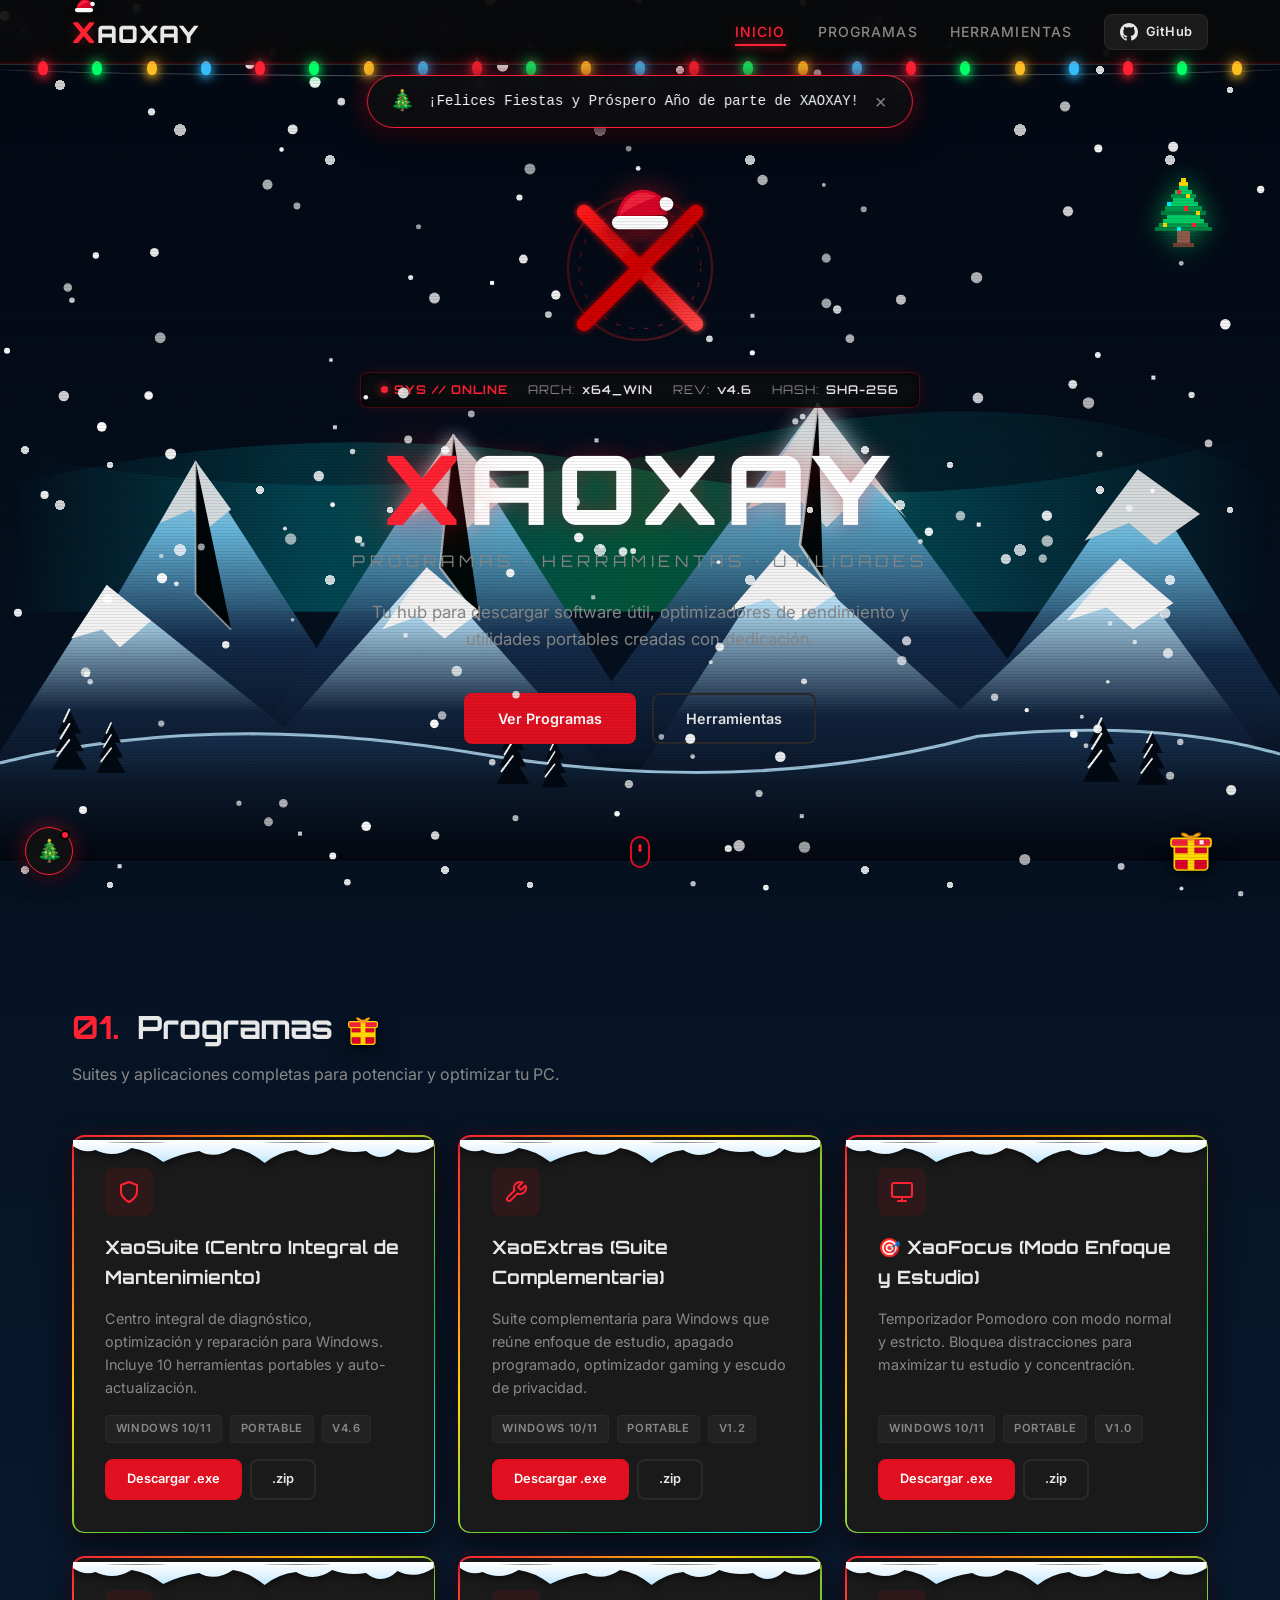
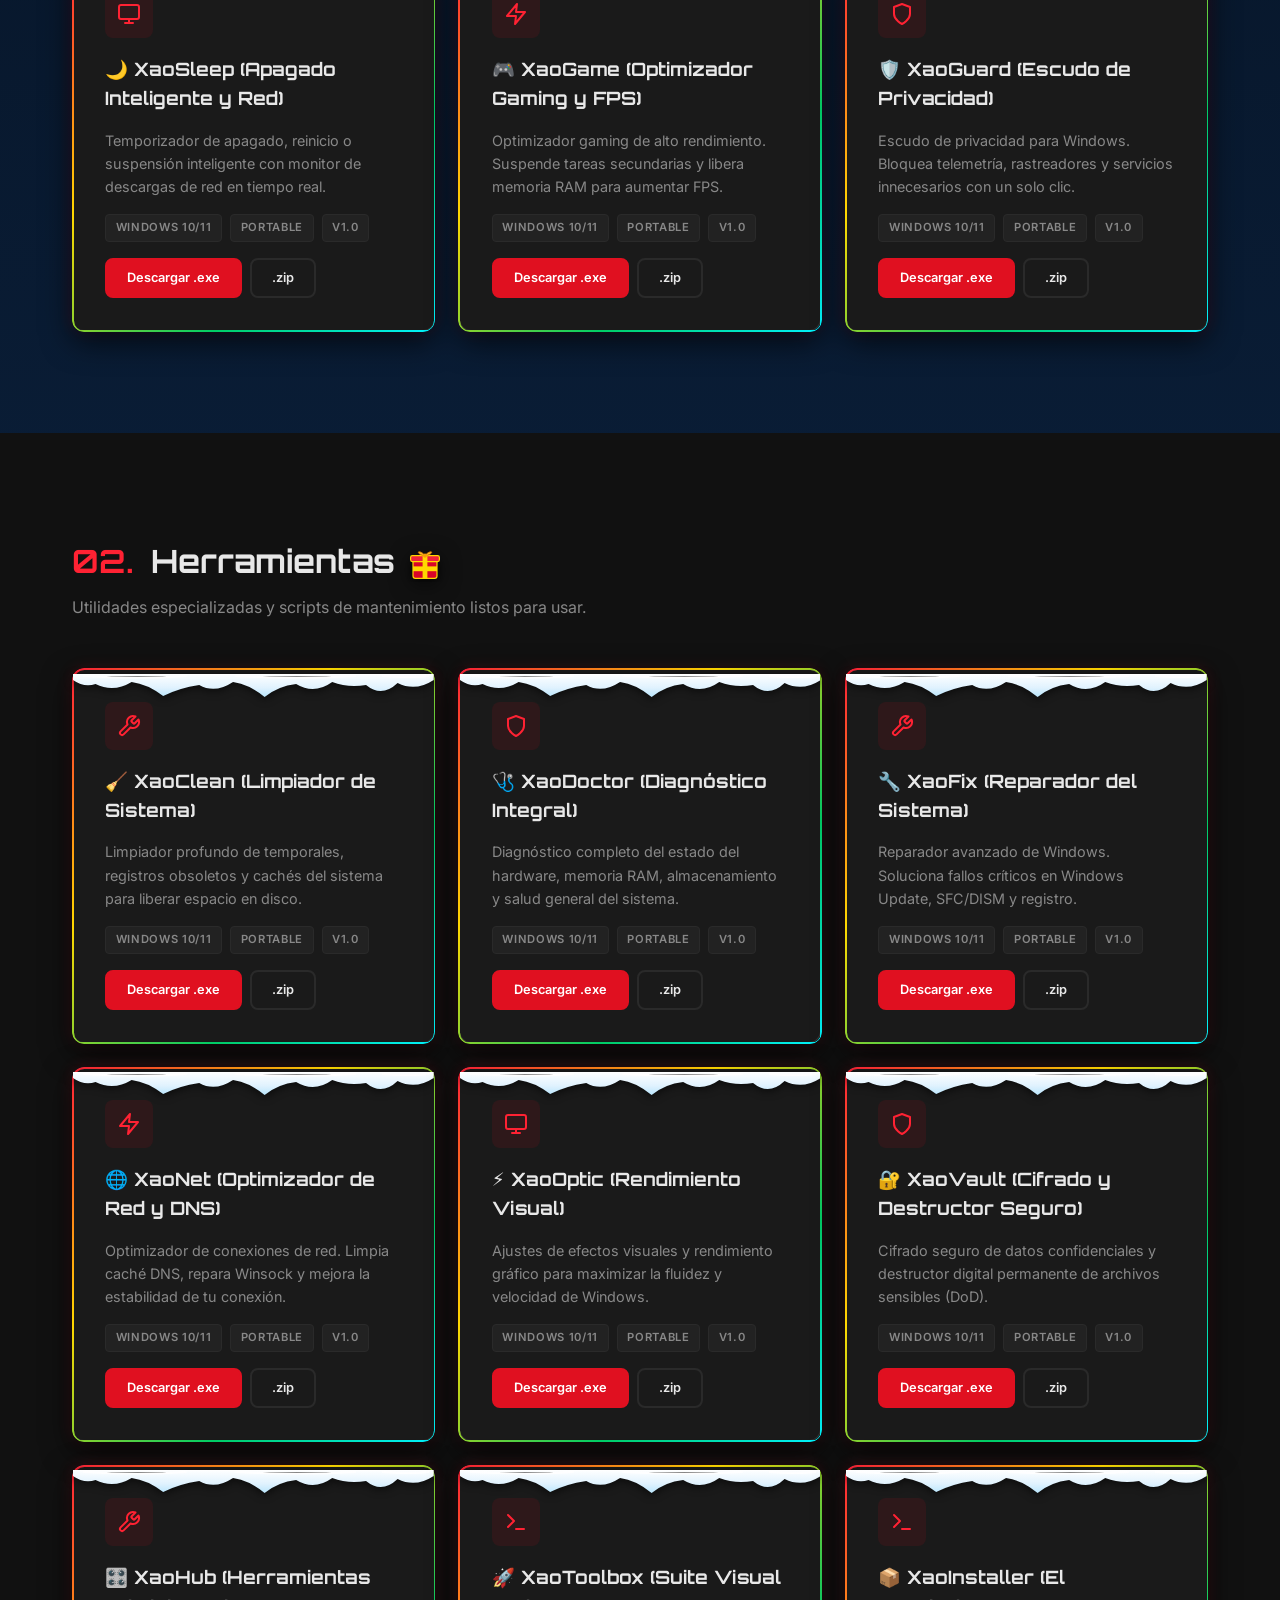
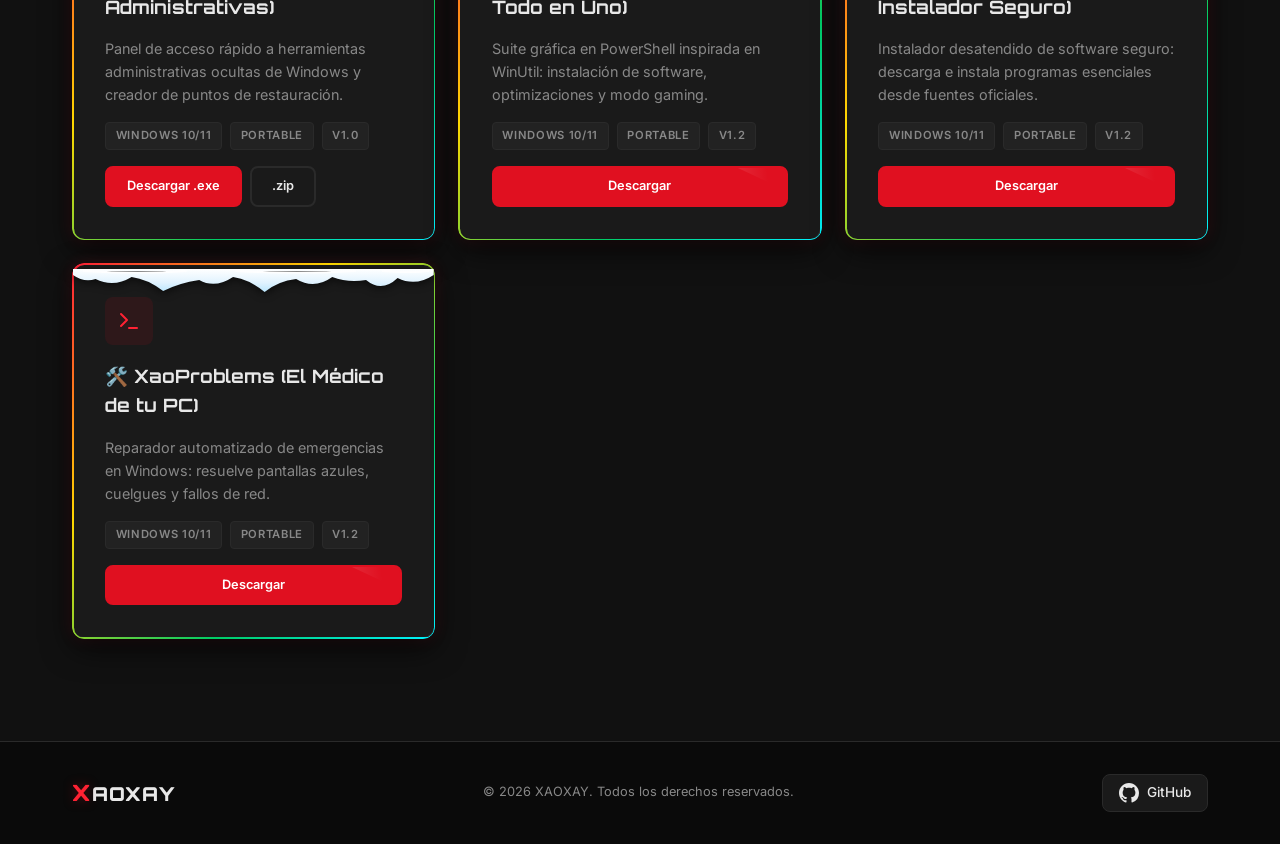
==== commit be43a5b1: "fix: restaurar logo SVG vectorial original y optimizar velocidad de carga inicial" ====
--- a/index.html
+++ b/index.html
@@ -5,15 +5,20 @@
   <meta name="viewport" content="width=device-width, initial-scale=1.0">
   <title>XAOXAY — Programas & Herramientas</title>
   <meta name="description" content="XAOXAY — Descargá programas, herramientas y utilidades de optimización y mantenimiento para Windows. Creado por un dev para devs.">
-  <link rel="icon" type="image/x-icon" href="favicon.ico">
+  <link rel="icon" type="image/svg+xml" href="data:image/svg+xml,<svg xmlns='http://www.w3.org/2000/svg' viewBox='0 0 100 100'><text y='.9em' font-size='90'>✖</text></svg>">
   <link rel="icon" type="image/png" href="favicon.png">
+  <link rel="alternate icon" href="favicon.ico">
   <meta http-equiv="X-Content-Type-Options" content="nosniff">
   <meta name="referrer" content="strict-origin-when-cross-origin">
   <link rel="preconnect" href="https://fonts.googleapis.com">
   <link rel="preconnect" href="https://fonts.gstatic.com" crossorigin>
-  <link rel="stylesheet" href="https://fonts.googleapis.com/css2?family=Orbitron:wght@400;700;900&family=Inter:wght@300;400;500;600&display=swap">
-  <link rel="stylesheet" href="styles.css?v=7.0">
-  <link rel="stylesheet" href="festivities.css?v=2.0">
+  <link rel="preload" as="style" href="https://fonts.googleapis.com/css2?family=Orbitron:wght@400;700;900&family=Inter:wght@300;400;500;600&display=swap">
+  <link rel="stylesheet" href="https://fonts.googleapis.com/css2?family=Orbitron:wght@400;700;900&family=Inter:wght@300;400;500;600&display=swap" media="print" onload="this.media='all'">
+  <noscript>
+    <link rel="stylesheet" href="https://fonts.googleapis.com/css2?family=Orbitron:wght@400;700;900&family=Inter:wght@300;400;500;600&display=swap">
+  </noscript>
+  <link rel="stylesheet" href="styles.css?v=7.1">
+  <link rel="stylesheet" href="festivities.css?v=2.1">
 </head>
 <body class="cyber-terminal">
   <!-- CRT Scanlines Overlay (Tactical Telemetry) -->
@@ -52,8 +57,24 @@
   <section class="hero" id="inicio">
     <div class="hero__bg-grid" aria-hidden="true"></div>
     <div class="hero__content container">
-      <div class="hero__logo-wrap" style="width: 170px; max-width: 170px; margin: 0 auto 1.5rem; text-align: center;" aria-hidden="true">
-        <img src="logo.png" alt="XAOXAY Logo" width="170" height="170" style="width: 100%; max-width: 170px; height: auto; display: block; margin: 0 auto; border-radius: 50%; box-shadow: 0 0 35px rgba(230, 20, 20, 0.45); filter: drop-shadow(0 0 15px rgba(255, 30, 30, 0.3)); transition: transform 0.3s ease;" class="hero__x-logo-img" />
+      <div class="hero__logo-wrap" style="width: 160px; max-width: 160px; margin: 0 auto 1.5rem;" aria-hidden="true">
+        <svg class="hero__x-svg" viewBox="0 0 200 200" width="160" height="160" style="width: 100%; max-width: 160px; height: auto; display: block;" xmlns="http://www.w3.org/2000/svg">
+          <defs>
+            <linearGradient id="xGrad" x1="0%" y1="0%" x2="100%" y2="100%">
+              <stop offset="0%" stop-color="#ff1a1a"/>
+              <stop offset="50%" stop-color="#cc0000"/>
+              <stop offset="100%" stop-color="#ff4444"/>
+            </linearGradient>
+            <filter id="glow">
+              <feGaussianBlur stdDeviation="4" result="blur"/>
+              <feMerge><feMergeNode in="blur"/><feMergeNode in="SourceGraphic"/></feMerge>
+            </filter>
+          </defs>
+          <line x1="30" y1="30" x2="170" y2="170" stroke="url(#xGrad)" stroke-width="18" stroke-linecap="round" filter="url(#glow)" class="hero__x-line"/>
+          <line x1="170" y1="30" x2="30" y2="170" stroke="url(#xGrad)" stroke-width="18" stroke-linecap="round" filter="url(#glow)" class="hero__x-line"/>
+          <circle cx="100" cy="100" r="90" fill="none" stroke="url(#xGrad)" stroke-width="3" opacity="0.3" class="hero__x-ring"/>
+          <circle cx="100" cy="100" r="76" fill="none" stroke="url(#xGrad)" stroke-width="1.5" stroke-dasharray="6 12" opacity="0.4" class="hero__x-radar"/>
+        </svg>
       </div>
 
       <!-- Tactical Telemetry HUD -->
@@ -412,7 +433,7 @@
     <span class="back-to-top__text">TOP</span>
   </button>
 
-  <script src="festivities.js?v=2.0"></script>
-  <script src="script.js?v=10.0"></script>
+  <script src="festivities.js?v=2.1" defer></script>
+  <script src="script.js?v=10.1" defer></script>
 </body>
 </html>
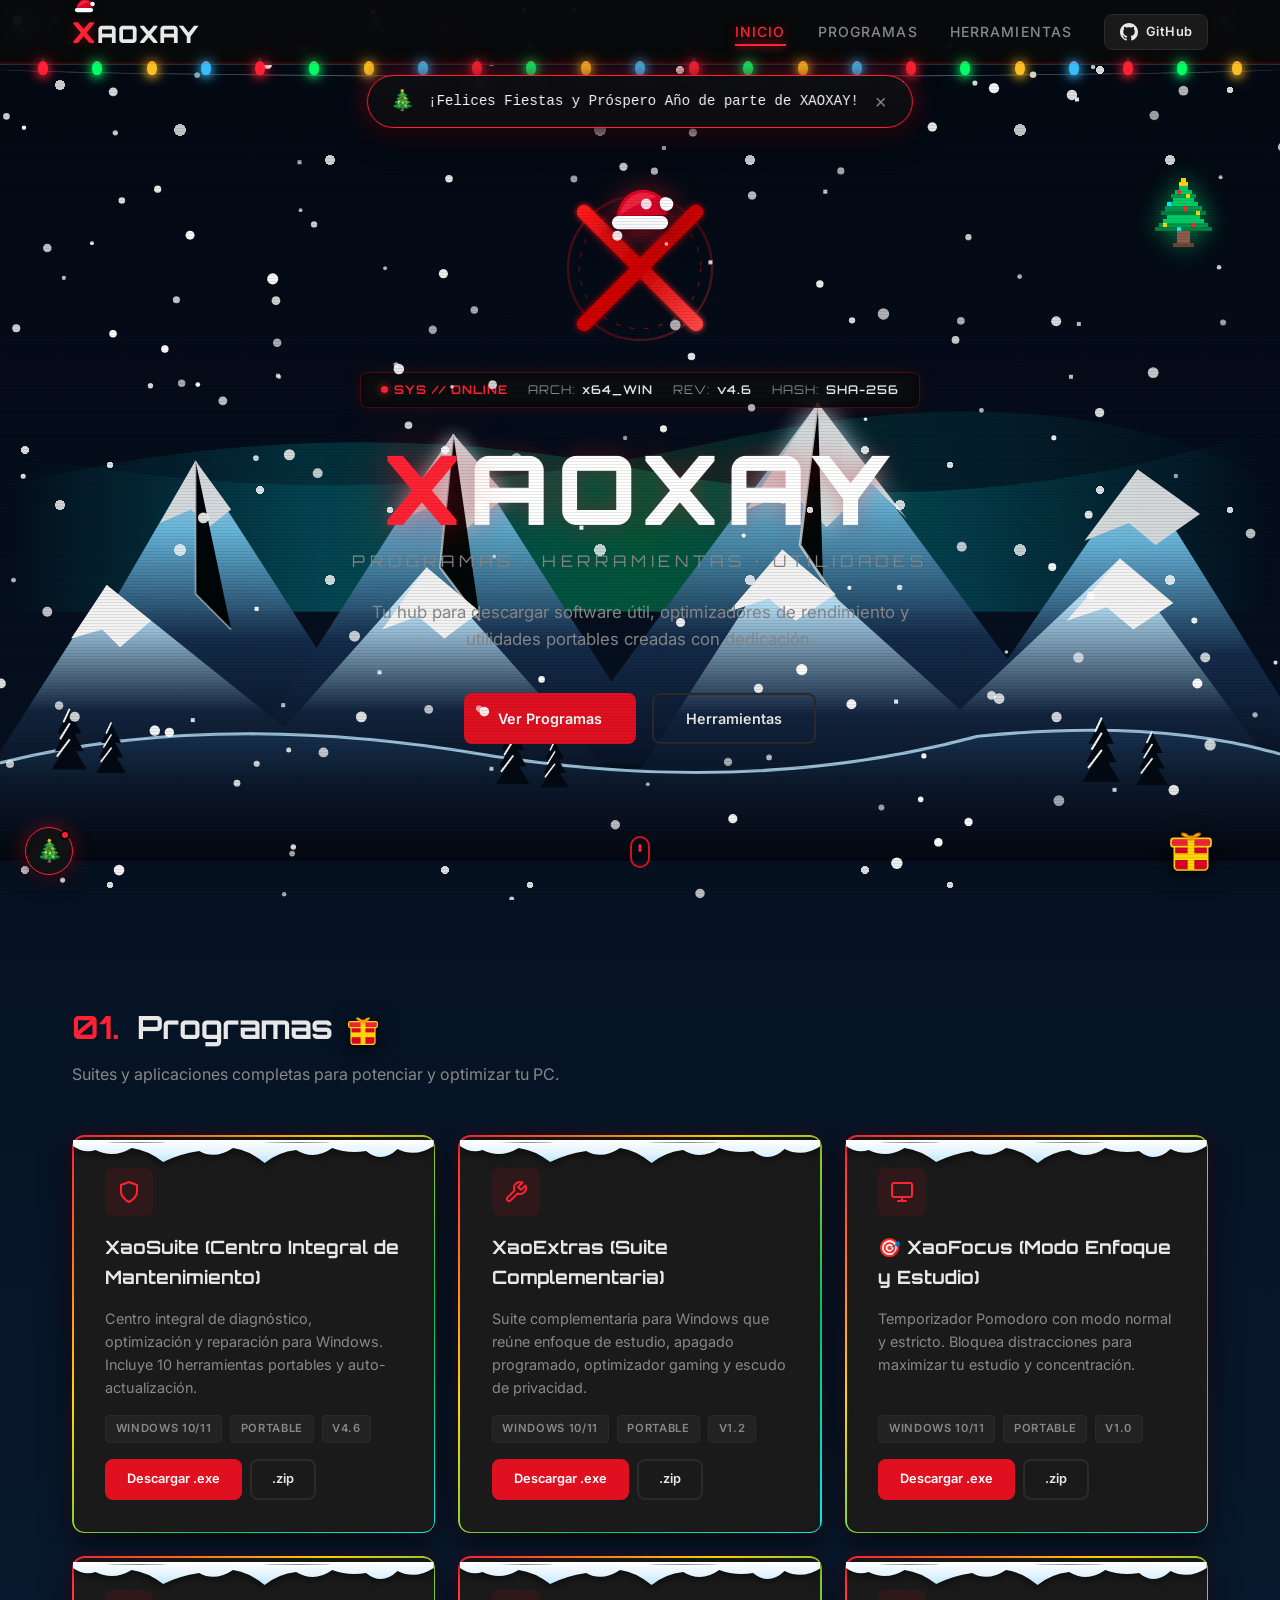
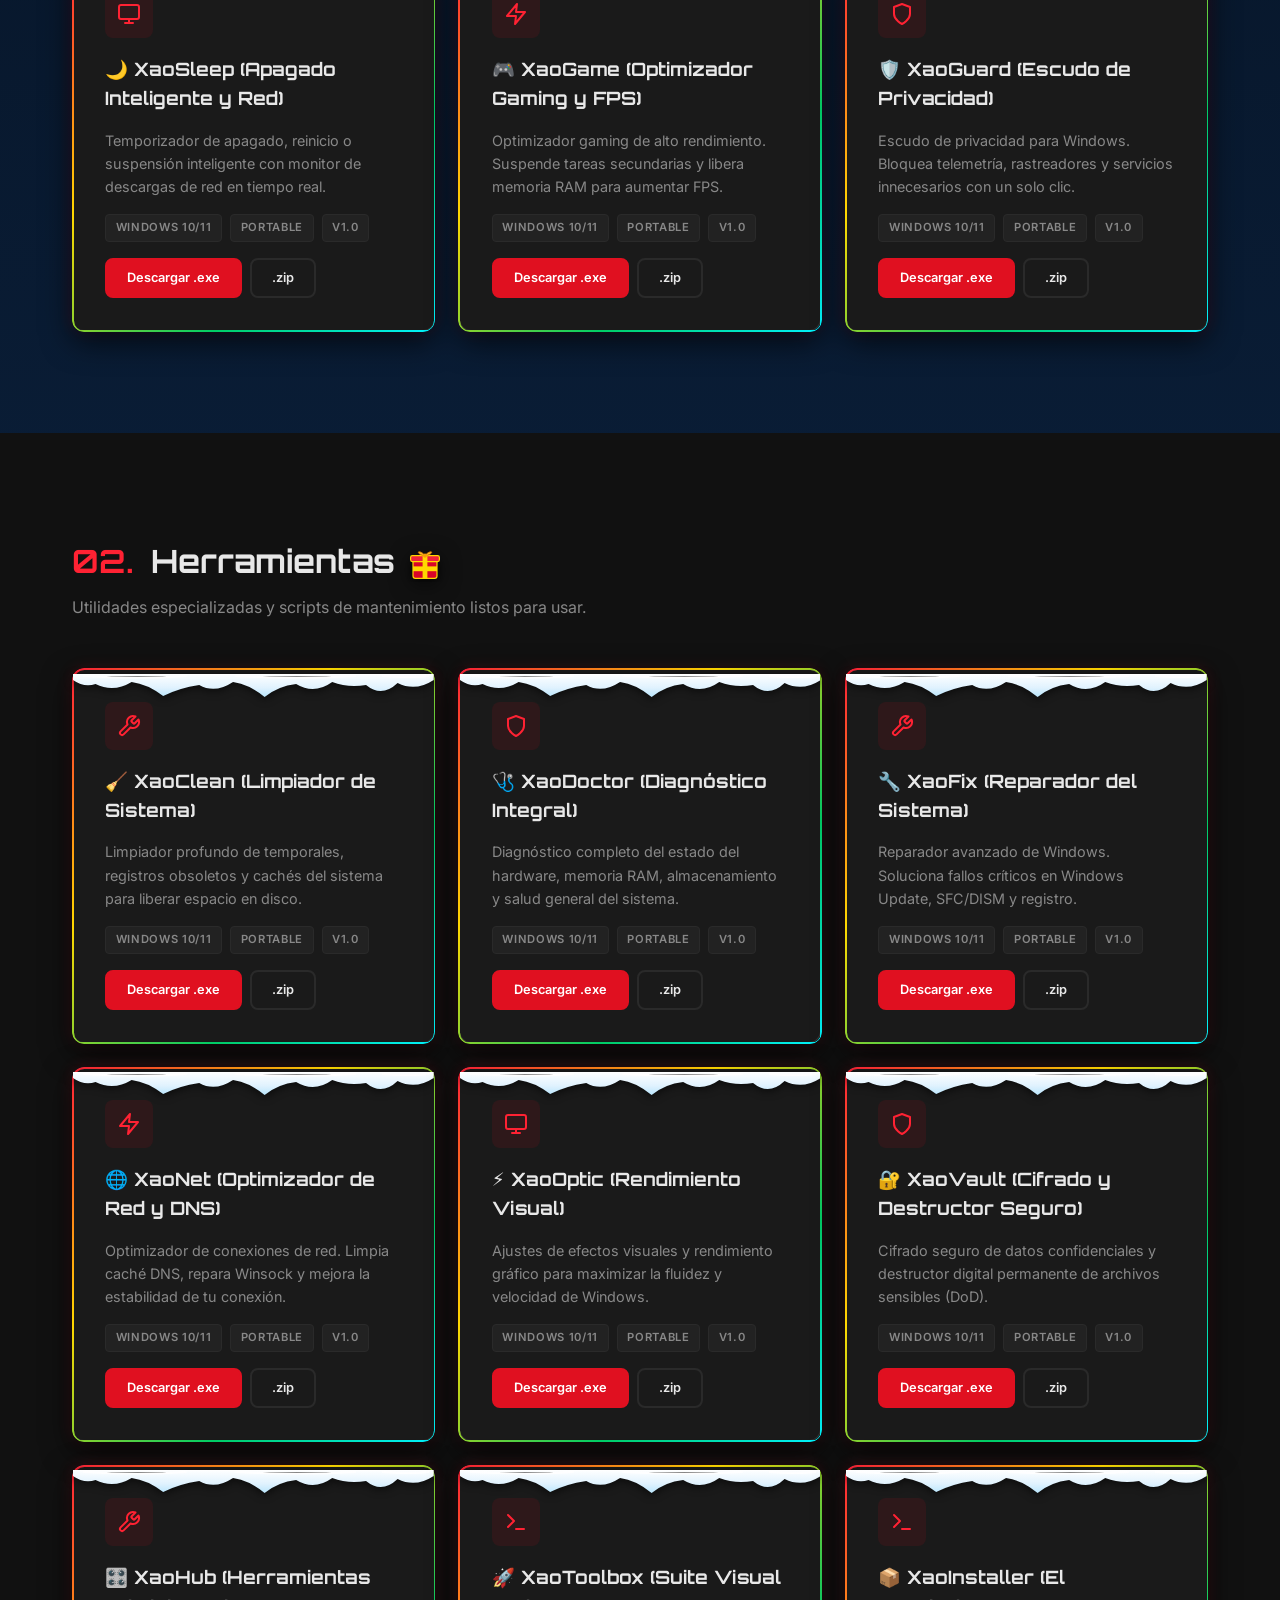
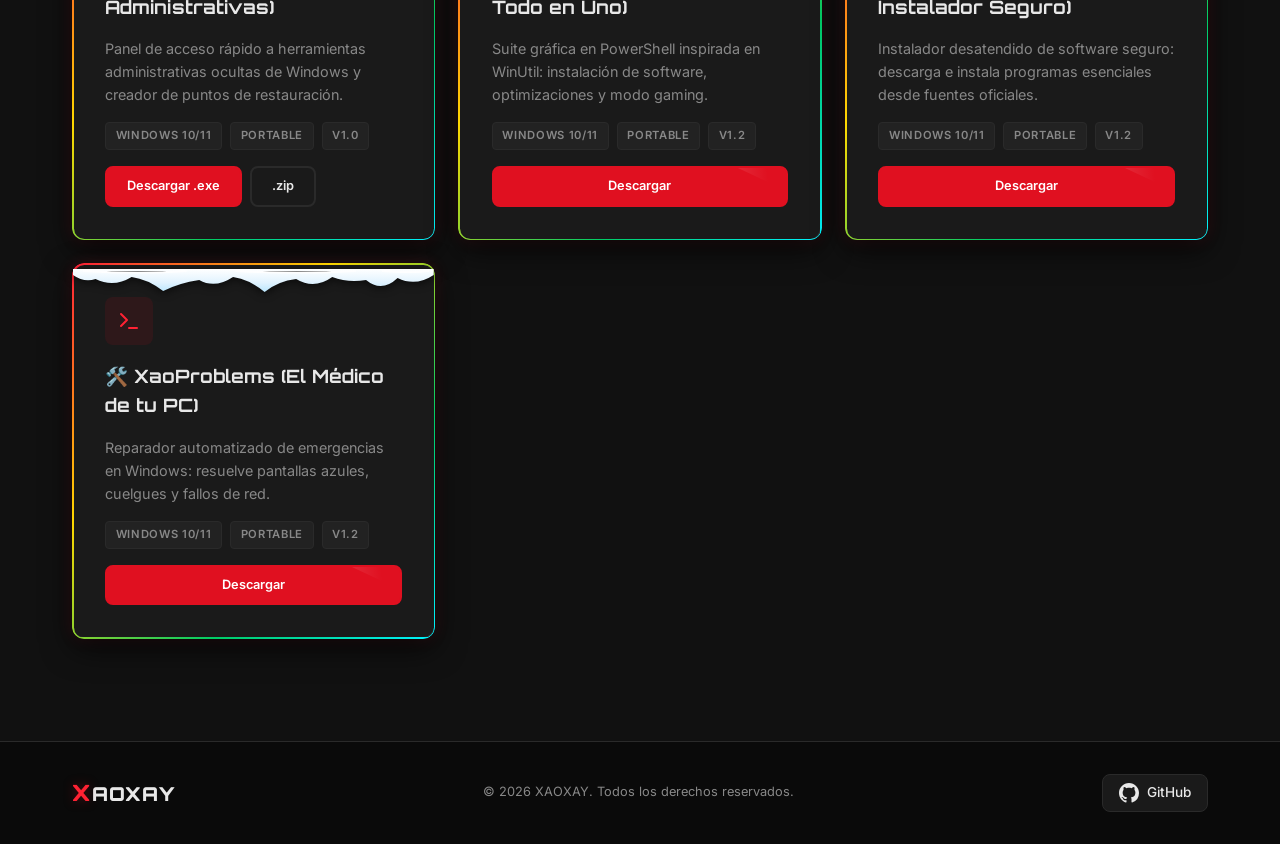
==== commit ce292154: "perf: carga ultrarrapida instantanea de tarjetas y diagnostico interactivo de token de GitHub" ====
--- a/index.html
+++ b/index.html
@@ -6,19 +6,14 @@
   <title>XAOXAY — Programas & Herramientas</title>
   <meta name="description" content="XAOXAY — Descargá programas, herramientas y utilidades de optimización y mantenimiento para Windows. Creado por un dev para devs.">
   <link rel="icon" type="image/svg+xml" href="data:image/svg+xml,<svg xmlns='http://www.w3.org/2000/svg' viewBox='0 0 100 100'><text y='.9em' font-size='90'>✖</text></svg>">
-  <link rel="icon" type="image/png" href="favicon.png">
-  <link rel="alternate icon" href="favicon.ico">
   <meta http-equiv="X-Content-Type-Options" content="nosniff">
   <meta name="referrer" content="strict-origin-when-cross-origin">
   <link rel="preconnect" href="https://fonts.googleapis.com">
   <link rel="preconnect" href="https://fonts.gstatic.com" crossorigin>
-  <link rel="preload" as="style" href="https://fonts.googleapis.com/css2?family=Orbitron:wght@400;700;900&family=Inter:wght@300;400;500;600&display=swap">
-  <link rel="stylesheet" href="https://fonts.googleapis.com/css2?family=Orbitron:wght@400;700;900&family=Inter:wght@300;400;500;600&display=swap" media="print" onload="this.media='all'">
-  <noscript>
-    <link rel="stylesheet" href="https://fonts.googleapis.com/css2?family=Orbitron:wght@400;700;900&family=Inter:wght@300;400;500;600&display=swap">
-  </noscript>
-  <link rel="stylesheet" href="styles.css?v=7.1">
-  <link rel="stylesheet" href="festivities.css?v=2.1">
+  <link rel="stylesheet" href="https://fonts.googleapis.com/css2?family=Orbitron:wght@400;700;900&family=Inter:wght@300;400;500;600&display=swap">
+  <link rel="stylesheet" href="styles.css?v=7.2">
+  <link rel="stylesheet" href="festivities.css?v=2.2" media="print" onload="this.media='all'">
+  <noscript><link rel="stylesheet" href="festivities.css?v=2.2"></noscript>
 </head>
 <body class="cyber-terminal">
   <!-- CRT Scanlines Overlay (Tactical Telemetry) -->
@@ -433,7 +428,7 @@
     <span class="back-to-top__text">TOP</span>
   </button>
 
-  <script src="festivities.js?v=2.1" defer></script>
-  <script src="script.js?v=10.1" defer></script>
+  <script src="festivities.js?v=2.2" defer></script>
+  <script src="script.js?v=10.2" defer></script>
 </body>
 </html>
--- a/styles.css
+++ b/styles.css
@@ -1344,15 +1344,15 @@
 }
 
 /* ══════════════════════════════════════════════
-   SCROLL REVEAL (JS adds .revealed)
+   SCROLL REVEAL (Instant Rendering for Max Performance)
    ══════════════════════════════════════════════ */
 .card,
 .about__content,
 .stat,
 .form {
-  opacity: 0;
-  translate: 0 30px;
-  transition: opacity 0.6s ease, translate 0.6s ease;
+  opacity: 1;
+  translate: 0 0;
+  transition: transform 0.22s ease, border-color 0.22s ease, box-shadow 0.22s ease;
 }
 
 .card.revealed,
@@ -1362,10 +1362,6 @@
   opacity: 1;
   translate: 0 0;
 }
-
-/* Stagger cards */
-.card:nth-child(2) { transition-delay: 0.1s; }
-.card:nth-child(3) { transition-delay: 0.2s; }
 
 /* ══════════════════════════════════════════════
    RESPONSIVE & MOBILE 60/120 FPS ENGINE
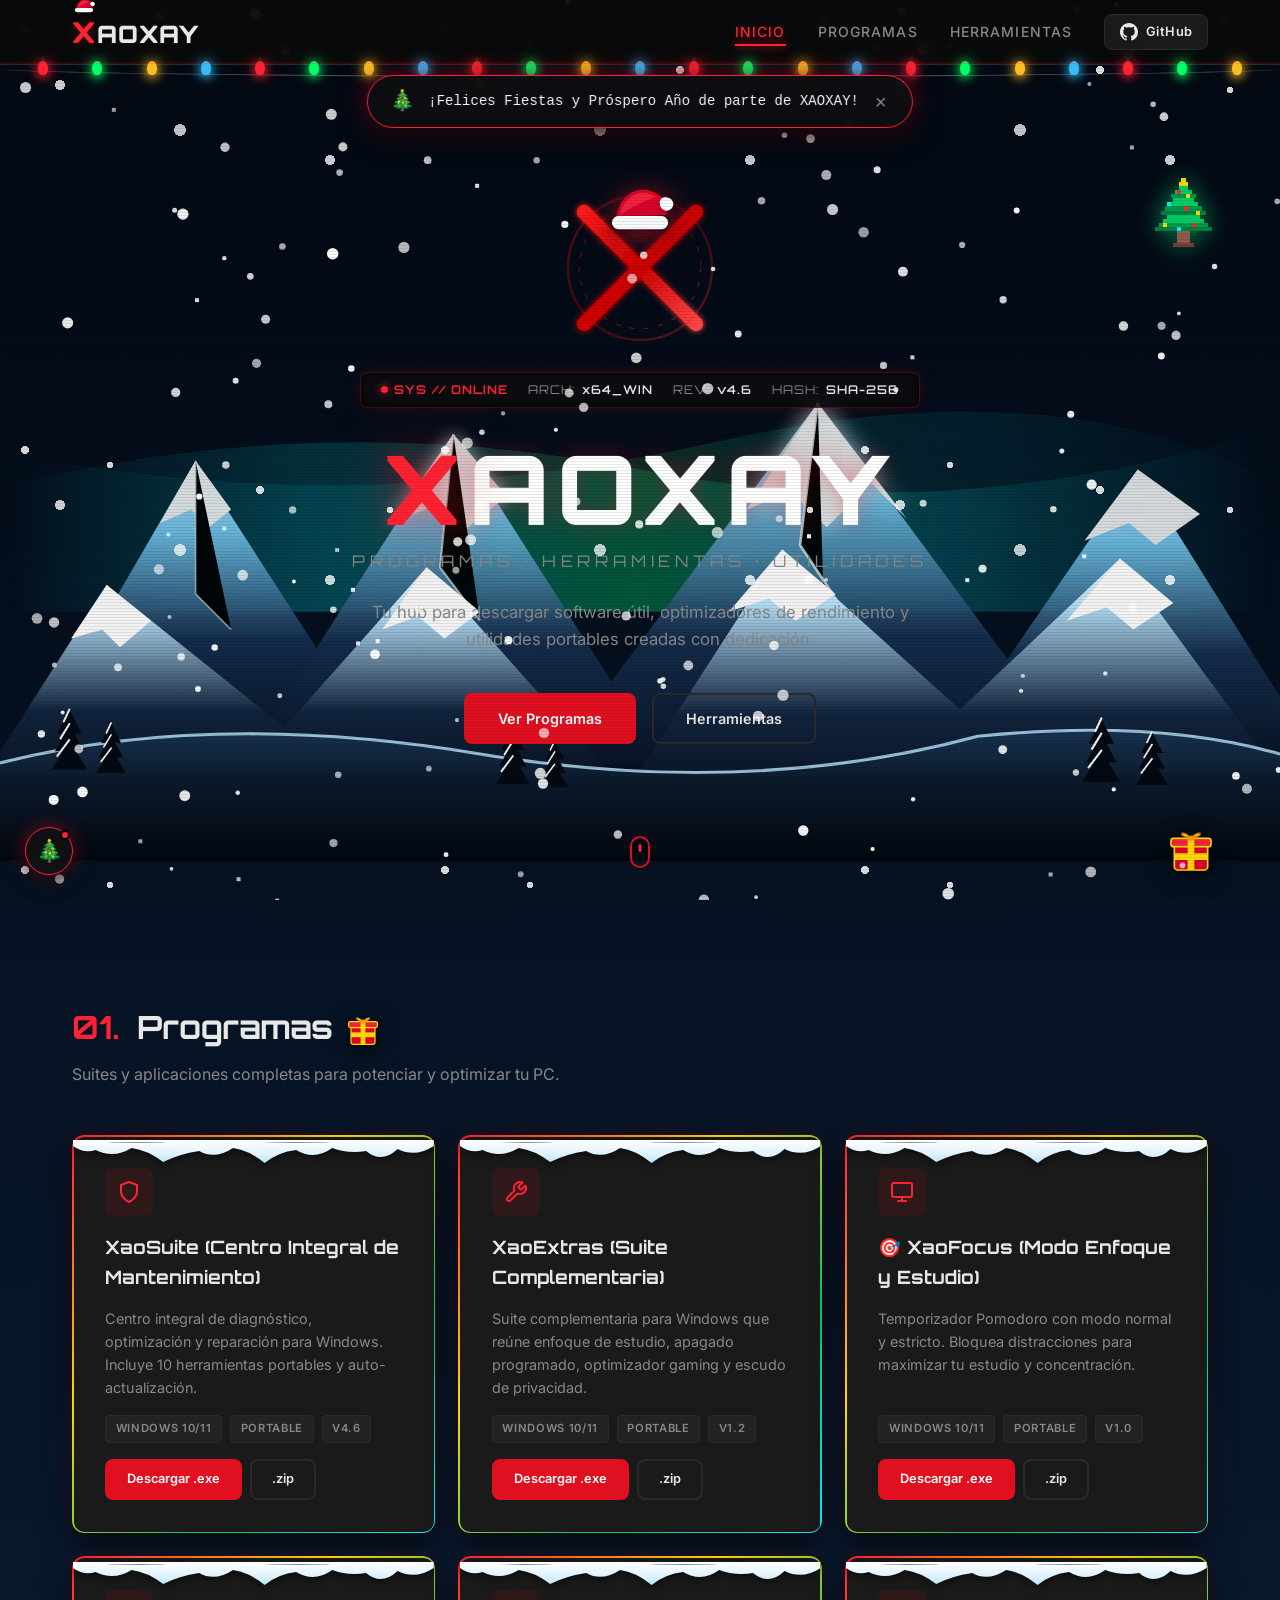
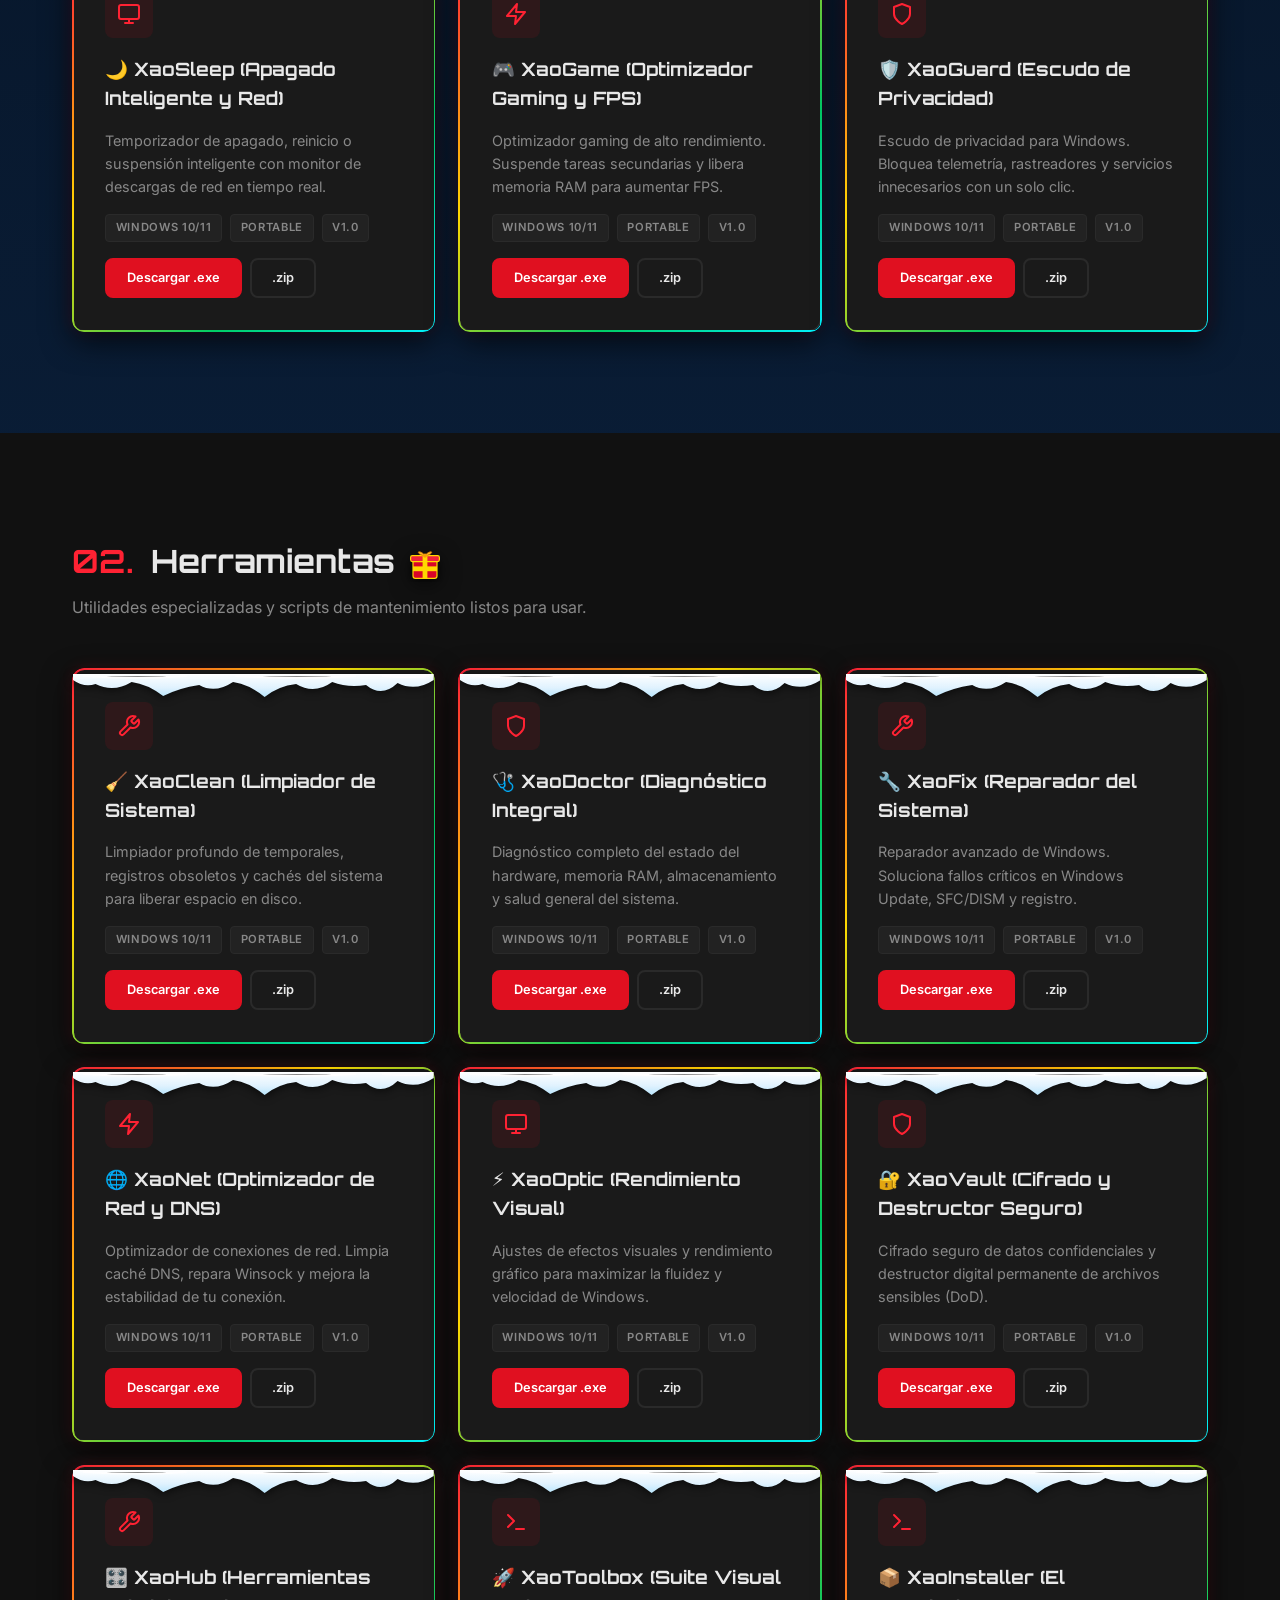
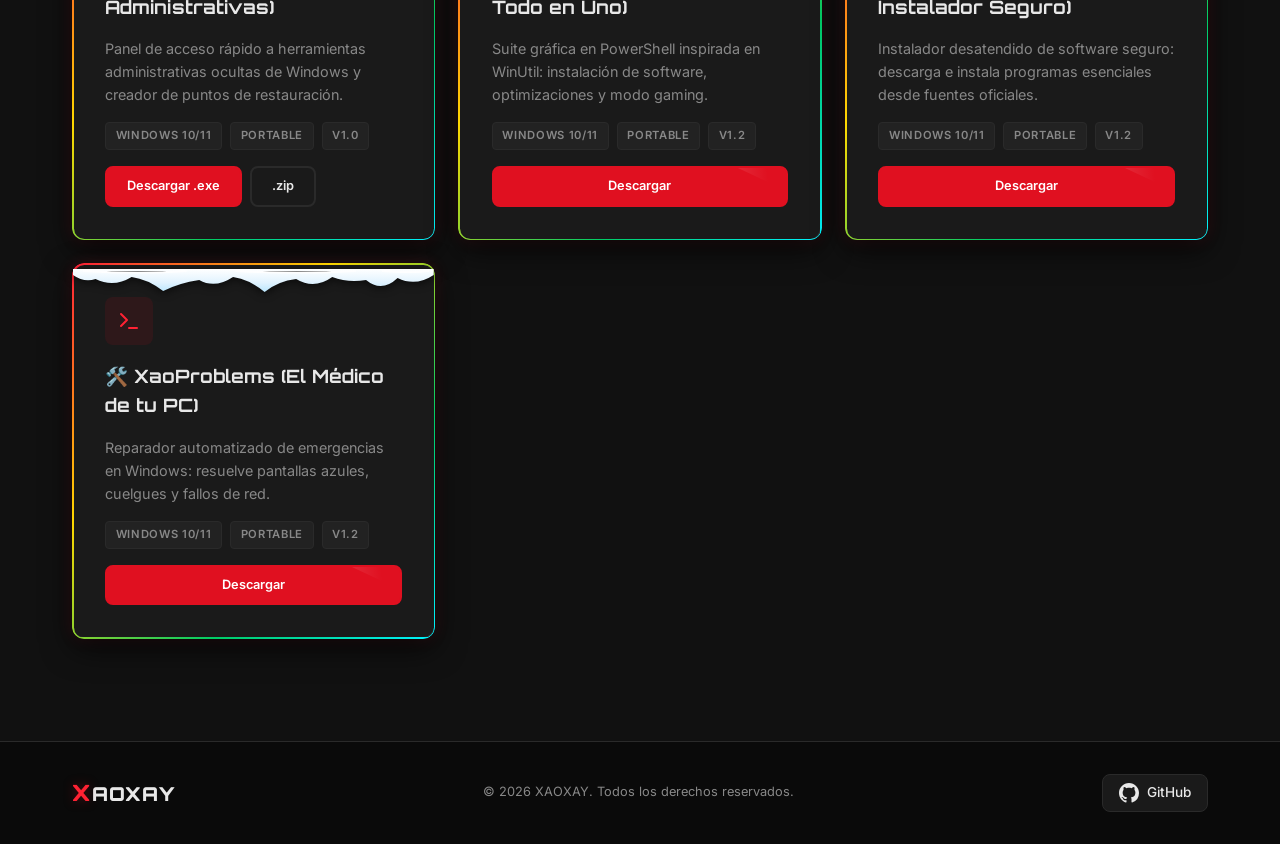
==== commit 4257778c: "fix(cache): forzar actualizacion inmediata v4.6.1 de descargas (.exe y .zip) para evitar cache del n" ====
--- a/index.html
+++ b/index.html
@@ -128,8 +128,8 @@
           </div>
           
         <div class="card__actions-group">
-          <a href="descargas/XaoSuite.exe" download="XaoSuite.exe" class="btn btn--small btn--primary">Descargar .exe</a>
-          <a href="descargas/XaoSuite.zip" download="XaoSuite.zip" class="btn btn--small btn--ghost">.zip</a>
+          <a href="descargas/XaoSuite.exe?v=4.6.1" download="XaoSuite.exe" class="btn btn--small btn--primary">Descargar .exe</a>
+          <a href="descargas/XaoSuite.zip?v=4.6.1" download="XaoSuite.zip" class="btn btn--small btn--ghost">.zip</a>
         </div>
       
         </article>
@@ -146,8 +146,8 @@
           </div>
           
         <div class="card__actions-group">
-          <a href="descargas/XaoExtras.exe" download="XaoExtras.exe" class="btn btn--small btn--primary">Descargar .exe</a>
-          <a href="descargas/XaoExtras.zip" download="XaoExtras.zip" class="btn btn--small btn--ghost">.zip</a>
+          <a href="descargas/XaoExtras.exe?v=4.6.1" download="XaoExtras.exe" class="btn btn--small btn--primary">Descargar .exe</a>
+          <a href="descargas/XaoExtras.zip?v=4.6.1" download="XaoExtras.zip" class="btn btn--small btn--ghost">.zip</a>
         </div>
       
         </article>
@@ -164,8 +164,8 @@
           </div>
           
         <div class="card__actions-group">
-          <a href="descargas/XaoFocus.exe" download="XaoFocus.exe" class="btn btn--small btn--primary">Descargar .exe</a>
-          <a href="descargas/XaoFocus.zip" download="XaoFocus.zip" class="btn btn--small btn--ghost">.zip</a>
+          <a href="descargas/XaoFocus.exe?v=4.6.1" download="XaoFocus.exe" class="btn btn--small btn--primary">Descargar .exe</a>
+          <a href="descargas/XaoFocus.zip?v=4.6.1" download="XaoFocus.zip" class="btn btn--small btn--ghost">.zip</a>
         </div>
       
         </article>
@@ -182,8 +182,8 @@
           </div>
           
         <div class="card__actions-group">
-          <a href="descargas/XaoSleep.exe" download="XaoSleep.exe" class="btn btn--small btn--primary">Descargar .exe</a>
-          <a href="descargas/XaoSleep.zip" download="XaoSleep.zip" class="btn btn--small btn--ghost">.zip</a>
+          <a href="descargas/XaoSleep.exe?v=4.6.1" download="XaoSleep.exe" class="btn btn--small btn--primary">Descargar .exe</a>
+          <a href="descargas/XaoSleep.zip?v=4.6.1" download="XaoSleep.zip" class="btn btn--small btn--ghost">.zip</a>
         </div>
       
         </article>
@@ -200,8 +200,8 @@
           </div>
           
         <div class="card__actions-group">
-          <a href="descargas/XaoGame.exe" download="XaoGame.exe" class="btn btn--small btn--primary">Descargar .exe</a>
-          <a href="descargas/XaoGame.zip" download="XaoGame.zip" class="btn btn--small btn--ghost">.zip</a>
+          <a href="descargas/XaoGame.exe?v=4.6.1" download="XaoGame.exe" class="btn btn--small btn--primary">Descargar .exe</a>
+          <a href="descargas/XaoGame.zip?v=4.6.1" download="XaoGame.zip" class="btn btn--small btn--ghost">.zip</a>
         </div>
       
         </article>
@@ -218,8 +218,8 @@
           </div>
           
         <div class="card__actions-group">
-          <a href="descargas/XaoGuard.exe" download="XaoGuard.exe" class="btn btn--small btn--primary">Descargar .exe</a>
-          <a href="descargas/XaoGuard.zip" download="XaoGuard.zip" class="btn btn--small btn--ghost">.zip</a>
+          <a href="descargas/XaoGuard.exe?v=4.6.1" download="XaoGuard.exe" class="btn btn--small btn--primary">Descargar .exe</a>
+          <a href="descargas/XaoGuard.zip?v=4.6.1" download="XaoGuard.zip" class="btn btn--small btn--ghost">.zip</a>
         </div>
       
         </article>
@@ -247,8 +247,8 @@
           </div>
           
         <div class="card__actions-group">
-          <a href="descargas/XaoClean.exe" download="XaoClean.exe" class="btn btn--small btn--primary">Descargar .exe</a>
-          <a href="descargas/XaoClean.zip" download="XaoClean.zip" class="btn btn--small btn--ghost">.zip</a>
+          <a href="descargas/XaoClean.exe?v=4.6.1" download="XaoClean.exe" class="btn btn--small btn--primary">Descargar .exe</a>
+          <a href="descargas/XaoClean.zip?v=4.6.1" download="XaoClean.zip" class="btn btn--small btn--ghost">.zip</a>
         </div>
       
         </article>
@@ -265,8 +265,8 @@
           </div>
           
         <div class="card__actions-group">
-          <a href="descargas/XaoDoctor.exe" download="XaoDoctor.exe" class="btn btn--small btn--primary">Descargar .exe</a>
-          <a href="descargas/XaoDoctor.zip" download="XaoDoctor.zip" class="btn btn--small btn--ghost">.zip</a>
+          <a href="descargas/XaoDoctor.exe?v=4.6.1" download="XaoDoctor.exe" class="btn btn--small btn--primary">Descargar .exe</a>
+          <a href="descargas/XaoDoctor.zip?v=4.6.1" download="XaoDoctor.zip" class="btn btn--small btn--ghost">.zip</a>
         </div>
       
         </article>
@@ -283,8 +283,8 @@
           </div>
           
         <div class="card__actions-group">
-          <a href="descargas/XaoFix.exe" download="XaoFix.exe" class="btn btn--small btn--primary">Descargar .exe</a>
-          <a href="descargas/XaoFix.zip" download="XaoFix.zip" class="btn btn--small btn--ghost">.zip</a>
+          <a href="descargas/XaoFix.exe?v=4.6.1" download="XaoFix.exe" class="btn btn--small btn--primary">Descargar .exe</a>
+          <a href="descargas/XaoFix.zip?v=4.6.1" download="XaoFix.zip" class="btn btn--small btn--ghost">.zip</a>
         </div>
       
         </article>
@@ -301,8 +301,8 @@
           </div>
           
         <div class="card__actions-group">
-          <a href="descargas/XaoNet.exe" download="XaoNet.exe" class="btn btn--small btn--primary">Descargar .exe</a>
-          <a href="descargas/XaoNet.zip" download="XaoNet.zip" class="btn btn--small btn--ghost">.zip</a>
+          <a href="descargas/XaoNet.exe?v=4.6.1" download="XaoNet.exe" class="btn btn--small btn--primary">Descargar .exe</a>
+          <a href="descargas/XaoNet.zip?v=4.6.1" download="XaoNet.zip" class="btn btn--small btn--ghost">.zip</a>
         </div>
       
         </article>
@@ -319,8 +319,8 @@
           </div>
           
         <div class="card__actions-group">
-          <a href="descargas/XaoOptic.exe" download="XaoOptic.exe" class="btn btn--small btn--primary">Descargar .exe</a>
-          <a href="descargas/XaoOptic.zip" download="XaoOptic.zip" class="btn btn--small btn--ghost">.zip</a>
+          <a href="descargas/XaoOptic.exe?v=4.6.1" download="XaoOptic.exe" class="btn btn--small btn--primary">Descargar .exe</a>
+          <a href="descargas/XaoOptic.zip?v=4.6.1" download="XaoOptic.zip" class="btn btn--small btn--ghost">.zip</a>
         </div>
       
         </article>
@@ -337,8 +337,8 @@
           </div>
           
         <div class="card__actions-group">
-          <a href="descargas/XaoVault.exe" download="XaoVault.exe" class="btn btn--small btn--primary">Descargar .exe</a>
-          <a href="descargas/XaoVault.zip" download="XaoVault.zip" class="btn btn--small btn--ghost">.zip</a>
+          <a href="descargas/XaoVault.exe?v=4.6.1" download="XaoVault.exe" class="btn btn--small btn--primary">Descargar .exe</a>
+          <a href="descargas/XaoVault.zip?v=4.6.1" download="XaoVault.zip" class="btn btn--small btn--ghost">.zip</a>
         </div>
       
         </article>
@@ -355,8 +355,8 @@
           </div>
           
         <div class="card__actions-group">
-          <a href="descargas/XaoHub.exe" download="XaoHub.exe" class="btn btn--small btn--primary">Descargar .exe</a>
-          <a href="descargas/XaoHub.zip" download="XaoHub.zip" class="btn btn--small btn--ghost">.zip</a>
+          <a href="descargas/XaoHub.exe?v=4.6.1" download="XaoHub.exe" class="btn btn--small btn--primary">Descargar .exe</a>
+          <a href="descargas/XaoHub.zip?v=4.6.1" download="XaoHub.zip" class="btn btn--small btn--ghost">.zip</a>
         </div>
       
         </article>
@@ -371,7 +371,7 @@
             <span class="tag">Portable</span>
             <span class="tag">v1.2</span>
           </div>
-          <a href="descargas/XaoToolbox.zip" download="XaoToolbox.zip" class="btn btn--small btn--primary">Descargar</a>
+          <a href="descargas/XaoToolbox.zip?v=4.6.1" download="XaoToolbox.zip" class="btn btn--small btn--primary">Descargar</a>
         </article>
 
         <!-- Card 📦 XaoInstaller (El Instalador Seguro) -->
@@ -384,7 +384,7 @@
             <span class="tag">Portable</span>
             <span class="tag">v1.2</span>
           </div>
-          <a href="descargas/XaoInstaller.zip" download="XaoInstaller.zip" class="btn btn--small btn--primary">Descargar</a>
+          <a href="descargas/XaoInstaller.zip?v=4.6.1" download="XaoInstaller.zip" class="btn btn--small btn--primary">Descargar</a>
         </article>
 
         <!-- Card 🛠️ XaoProblems (El Médico de tu PC) -->
@@ -397,7 +397,7 @@
             <span class="tag">Portable</span>
             <span class="tag">v1.2</span>
           </div>
-          <a href="descargas/XaoProblems.zip" download="XaoProblems.zip" class="btn btn--small btn--primary">Descargar</a>
+          <a href="descargas/XaoProblems.zip?v=4.6.1" download="XaoProblems.zip" class="btn btn--small btn--primary">Descargar</a>
         </article>
       </div>
     </div>
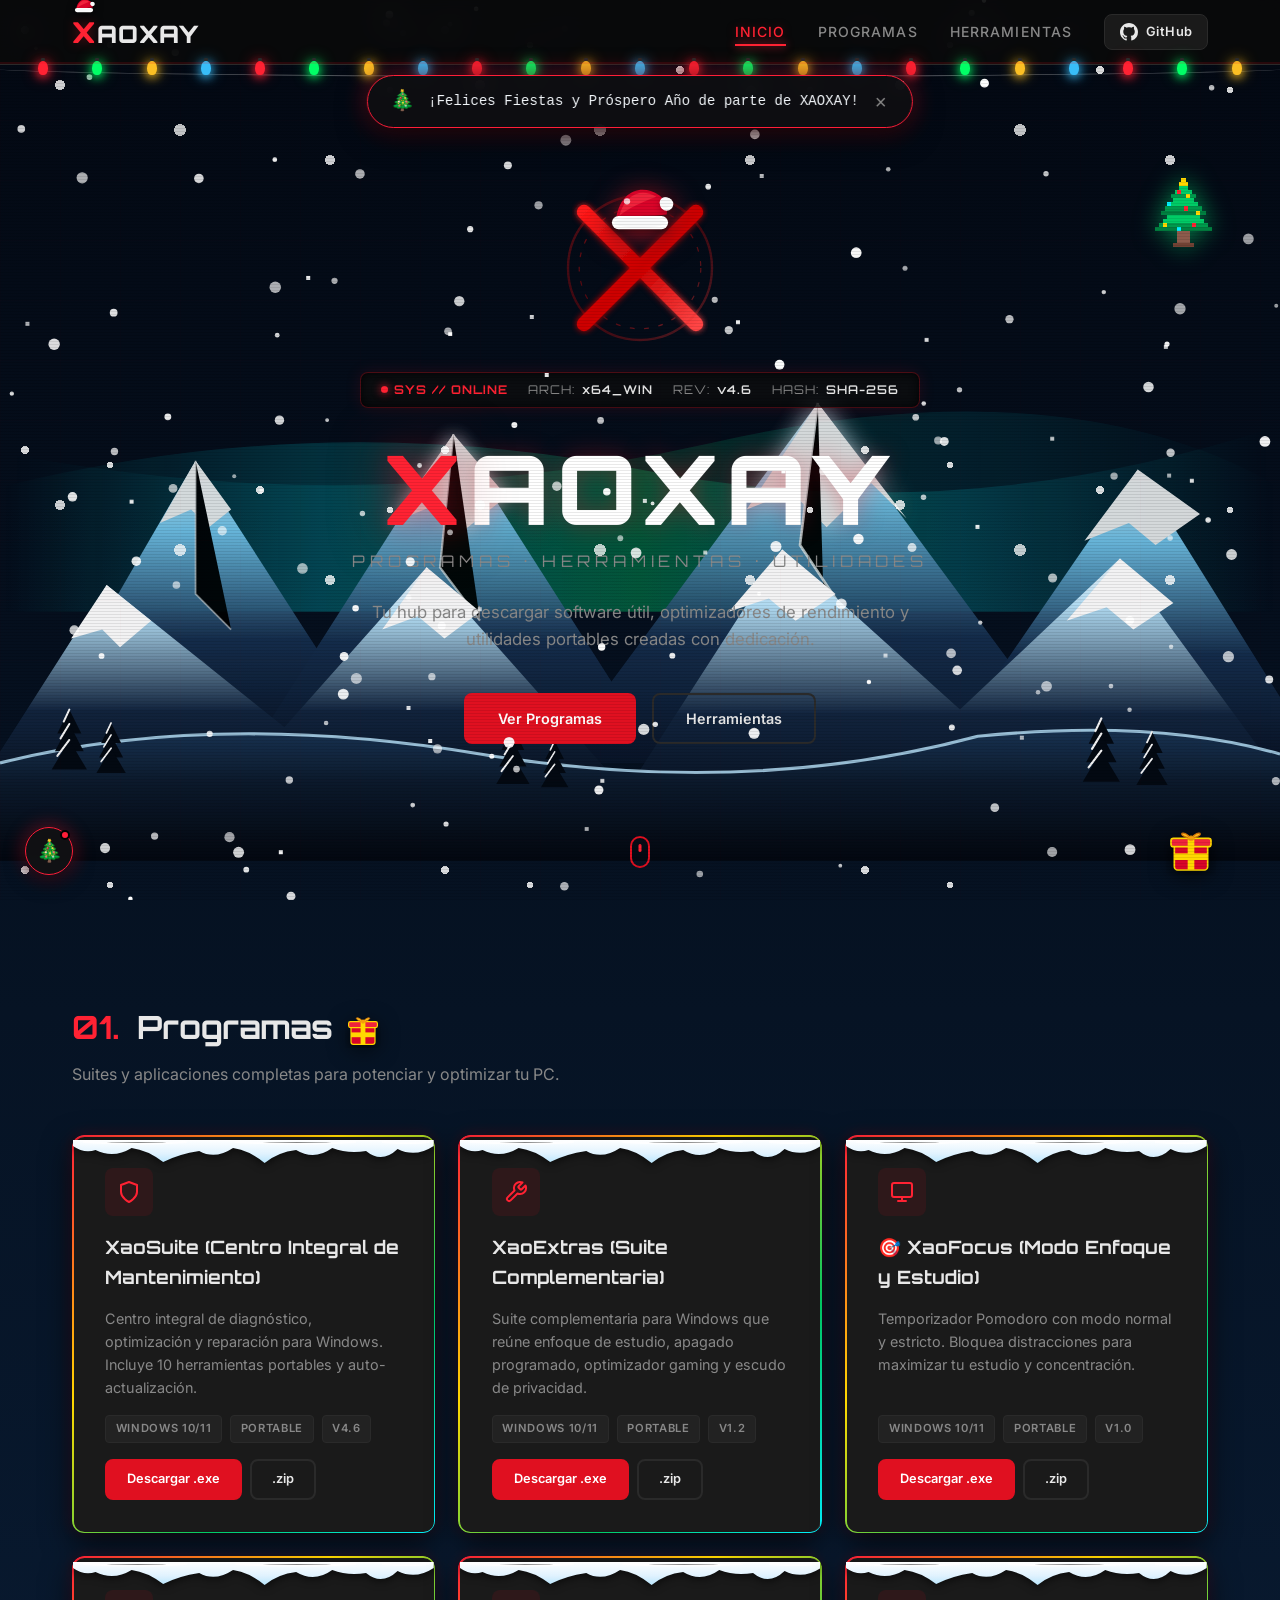
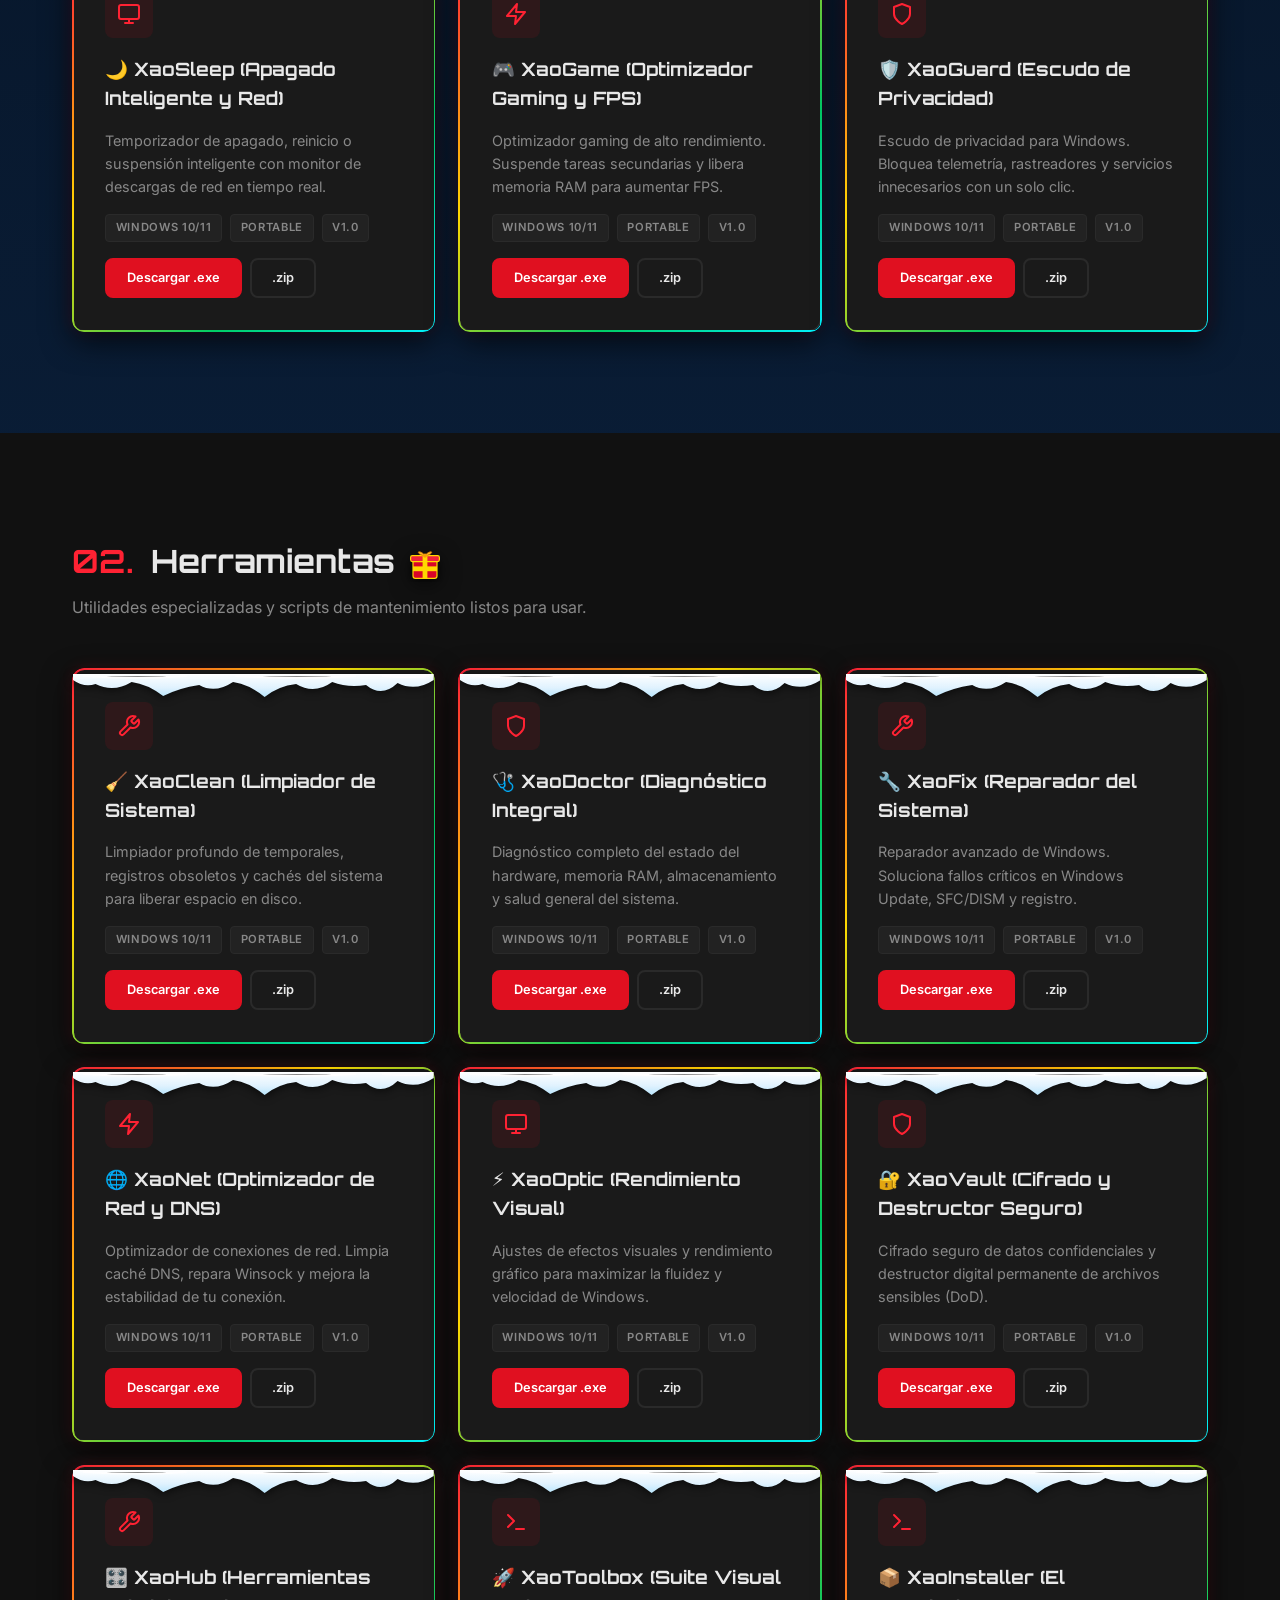
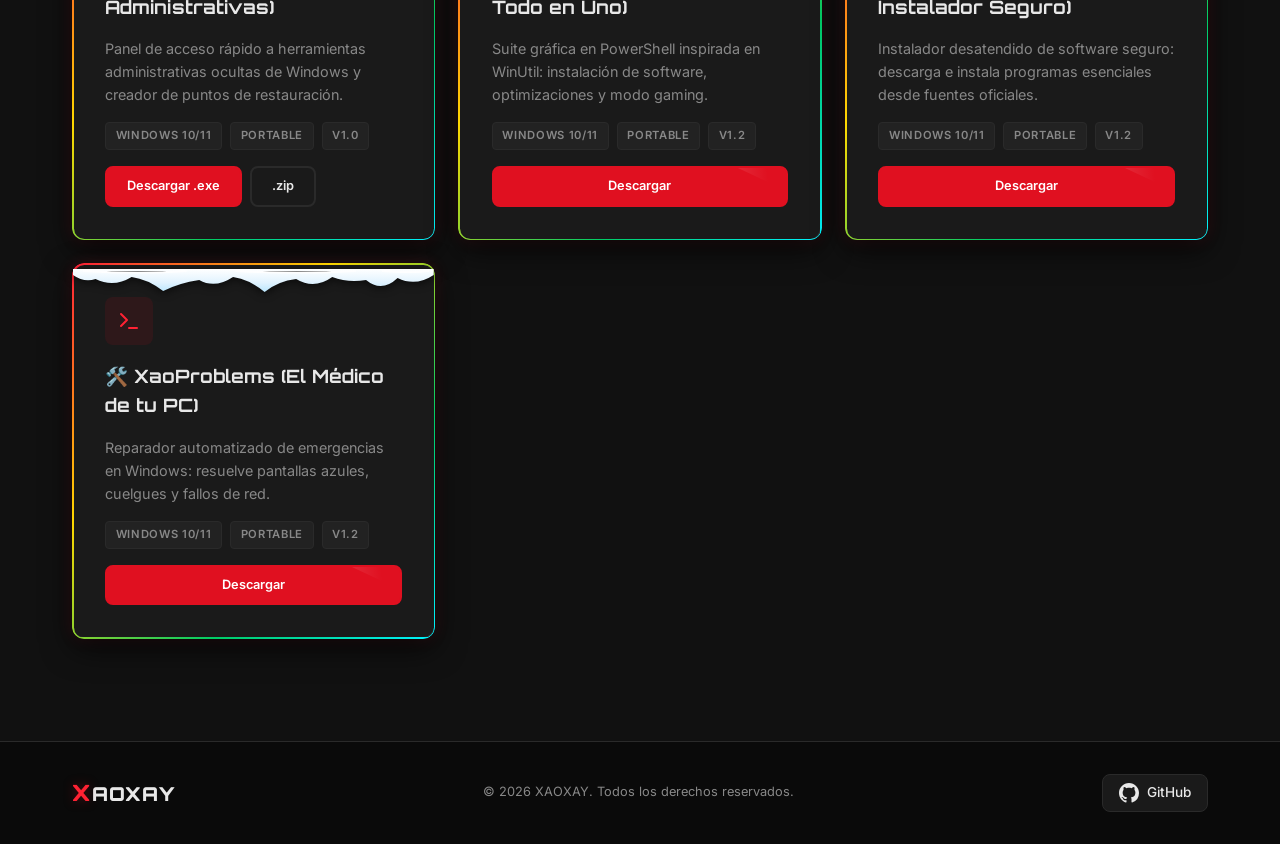
==== commit 7507d8eb: "feat(admin): actualizar catálogo y categorías desde panel web [11/11/2026]" ====
--- a/index.html
+++ b/index.html
@@ -108,6 +108,7 @@
   </section>
 
   <!-- START:CATALOG_SECTIONS -->
+
   <!-- ══════════════ 01. PROGRAMAS ══════════════ -->
   <section class="section" id="programas">
     <div class="container">
@@ -128,8 +129,8 @@
           </div>
           
         <div class="card__actions-group">
-          <a href="descargas/XaoSuite.exe?v=4.6.1" download="XaoSuite.exe" class="btn btn--small btn--primary">Descargar .exe</a>
-          <a href="descargas/XaoSuite.zip?v=4.6.1" download="XaoSuite.zip" class="btn btn--small btn--ghost">.zip</a>
+          <a href="descargas/XaoSuite.exe" download="XaoSuite.exe" class="btn btn--small btn--primary">Descargar .exe</a>
+          <a href="descargas/XaoSuite.zip" download="XaoSuite.zip" class="btn btn--small btn--ghost">.zip</a>
         </div>
       
         </article>
@@ -146,8 +147,8 @@
           </div>
           
         <div class="card__actions-group">
-          <a href="descargas/XaoExtras.exe?v=4.6.1" download="XaoExtras.exe" class="btn btn--small btn--primary">Descargar .exe</a>
-          <a href="descargas/XaoExtras.zip?v=4.6.1" download="XaoExtras.zip" class="btn btn--small btn--ghost">.zip</a>
+          <a href="descargas/XaoExtras.exe" download="XaoExtras.exe" class="btn btn--small btn--primary">Descargar .exe</a>
+          <a href="descargas/XaoExtras.zip" download="XaoExtras.zip" class="btn btn--small btn--ghost">.zip</a>
         </div>
       
         </article>
@@ -164,8 +165,8 @@
           </div>
           
         <div class="card__actions-group">
-          <a href="descargas/XaoFocus.exe?v=4.6.1" download="XaoFocus.exe" class="btn btn--small btn--primary">Descargar .exe</a>
-          <a href="descargas/XaoFocus.zip?v=4.6.1" download="XaoFocus.zip" class="btn btn--small btn--ghost">.zip</a>
+          <a href="descargas/XaoFocus.exe" download="XaoFocus.exe" class="btn btn--small btn--primary">Descargar .exe</a>
+          <a href="descargas/XaoFocus.zip" download="XaoFocus.zip" class="btn btn--small btn--ghost">.zip</a>
         </div>
       
         </article>
@@ -182,8 +183,8 @@
           </div>
           
         <div class="card__actions-group">
-          <a href="descargas/XaoSleep.exe?v=4.6.1" download="XaoSleep.exe" class="btn btn--small btn--primary">Descargar .exe</a>
-          <a href="descargas/XaoSleep.zip?v=4.6.1" download="XaoSleep.zip" class="btn btn--small btn--ghost">.zip</a>
+          <a href="descargas/XaoSleep.exe" download="XaoSleep.exe" class="btn btn--small btn--primary">Descargar .exe</a>
+          <a href="descargas/XaoSleep.zip" download="XaoSleep.zip" class="btn btn--small btn--ghost">.zip</a>
         </div>
       
         </article>
@@ -200,8 +201,8 @@
           </div>
           
         <div class="card__actions-group">
-          <a href="descargas/XaoGame.exe?v=4.6.1" download="XaoGame.exe" class="btn btn--small btn--primary">Descargar .exe</a>
-          <a href="descargas/XaoGame.zip?v=4.6.1" download="XaoGame.zip" class="btn btn--small btn--ghost">.zip</a>
+          <a href="descargas/XaoGame.exe" download="XaoGame.exe" class="btn btn--small btn--primary">Descargar .exe</a>
+          <a href="descargas/XaoGame.zip" download="XaoGame.zip" class="btn btn--small btn--ghost">.zip</a>
         </div>
       
         </article>
@@ -218,8 +219,8 @@
           </div>
           
         <div class="card__actions-group">
-          <a href="descargas/XaoGuard.exe?v=4.6.1" download="XaoGuard.exe" class="btn btn--small btn--primary">Descargar .exe</a>
-          <a href="descargas/XaoGuard.zip?v=4.6.1" download="XaoGuard.zip" class="btn btn--small btn--ghost">.zip</a>
+          <a href="descargas/XaoGuard.exe" download="XaoGuard.exe" class="btn btn--small btn--primary">Descargar .exe</a>
+          <a href="descargas/XaoGuard.zip" download="XaoGuard.zip" class="btn btn--small btn--ghost">.zip</a>
         </div>
       
         </article>
@@ -227,7 +228,7 @@
     </div>
   </section>
 
-  <!-- ══════════════ HERRAMIENTAS ══════════════ -->
+  <!-- ══════════════ 02. HERRAMIENTAS ══════════════ -->
   <section class="section section--alt" id="herramientas">
     <div class="container">
       <h2 class="section__title"><span class="section__title-accent">02.</span> Herramientas</h2>
@@ -247,8 +248,8 @@
           </div>
           
         <div class="card__actions-group">
-          <a href="descargas/XaoClean.exe?v=4.6.1" download="XaoClean.exe" class="btn btn--small btn--primary">Descargar .exe</a>
-          <a href="descargas/XaoClean.zip?v=4.6.1" download="XaoClean.zip" class="btn btn--small btn--ghost">.zip</a>
+          <a href="descargas/XaoClean.exe" download="XaoClean.exe" class="btn btn--small btn--primary">Descargar .exe</a>
+          <a href="descargas/XaoClean.zip" download="XaoClean.zip" class="btn btn--small btn--ghost">.zip</a>
         </div>
       
         </article>
@@ -265,8 +266,8 @@
           </div>
           
         <div class="card__actions-group">
-          <a href="descargas/XaoDoctor.exe?v=4.6.1" download="XaoDoctor.exe" class="btn btn--small btn--primary">Descargar .exe</a>
-          <a href="descargas/XaoDoctor.zip?v=4.6.1" download="XaoDoctor.zip" class="btn btn--small btn--ghost">.zip</a>
+          <a href="descargas/XaoDoctor.exe" download="XaoDoctor.exe" class="btn btn--small btn--primary">Descargar .exe</a>
+          <a href="descargas/XaoDoctor.zip" download="XaoDoctor.zip" class="btn btn--small btn--ghost">.zip</a>
         </div>
       
         </article>
@@ -283,8 +284,8 @@
           </div>
           
         <div class="card__actions-group">
-          <a href="descargas/XaoFix.exe?v=4.6.1" download="XaoFix.exe" class="btn btn--small btn--primary">Descargar .exe</a>
-          <a href="descargas/XaoFix.zip?v=4.6.1" download="XaoFix.zip" class="btn btn--small btn--ghost">.zip</a>
+          <a href="descargas/XaoFix.exe" download="XaoFix.exe" class="btn btn--small btn--primary">Descargar .exe</a>
+          <a href="descargas/XaoFix.zip" download="XaoFix.zip" class="btn btn--small btn--ghost">.zip</a>
         </div>
       
         </article>
@@ -301,8 +302,8 @@
           </div>
           
         <div class="card__actions-group">
-          <a href="descargas/XaoNet.exe?v=4.6.1" download="XaoNet.exe" class="btn btn--small btn--primary">Descargar .exe</a>
-          <a href="descargas/XaoNet.zip?v=4.6.1" download="XaoNet.zip" class="btn btn--small btn--ghost">.zip</a>
+          <a href="descargas/XaoNet.exe" download="XaoNet.exe" class="btn btn--small btn--primary">Descargar .exe</a>
+          <a href="descargas/XaoNet.zip" download="XaoNet.zip" class="btn btn--small btn--ghost">.zip</a>
         </div>
       
         </article>
@@ -319,8 +320,8 @@
           </div>
           
         <div class="card__actions-group">
-          <a href="descargas/XaoOptic.exe?v=4.6.1" download="XaoOptic.exe" class="btn btn--small btn--primary">Descargar .exe</a>
-          <a href="descargas/XaoOptic.zip?v=4.6.1" download="XaoOptic.zip" class="btn btn--small btn--ghost">.zip</a>
+          <a href="descargas/XaoOptic.exe" download="XaoOptic.exe" class="btn btn--small btn--primary">Descargar .exe</a>
+          <a href="descargas/XaoOptic.zip" download="XaoOptic.zip" class="btn btn--small btn--ghost">.zip</a>
         </div>
       
         </article>
@@ -337,8 +338,8 @@
           </div>
           
         <div class="card__actions-group">
-          <a href="descargas/XaoVault.exe?v=4.6.1" download="XaoVault.exe" class="btn btn--small btn--primary">Descargar .exe</a>
-          <a href="descargas/XaoVault.zip?v=4.6.1" download="XaoVault.zip" class="btn btn--small btn--ghost">.zip</a>
+          <a href="descargas/XaoVault.exe" download="XaoVault.exe" class="btn btn--small btn--primary">Descargar .exe</a>
+          <a href="descargas/XaoVault.zip" download="XaoVault.zip" class="btn btn--small btn--ghost">.zip</a>
         </div>
       
         </article>
@@ -355,8 +356,8 @@
           </div>
           
         <div class="card__actions-group">
-          <a href="descargas/XaoHub.exe?v=4.6.1" download="XaoHub.exe" class="btn btn--small btn--primary">Descargar .exe</a>
-          <a href="descargas/XaoHub.zip?v=4.6.1" download="XaoHub.zip" class="btn btn--small btn--ghost">.zip</a>
+          <a href="descargas/XaoHub.exe" download="XaoHub.exe" class="btn btn--small btn--primary">Descargar .exe</a>
+          <a href="descargas/XaoHub.zip" download="XaoHub.zip" class="btn btn--small btn--ghost">.zip</a>
         </div>
       
         </article>
@@ -371,7 +372,7 @@
             <span class="tag">Portable</span>
             <span class="tag">v1.2</span>
           </div>
-          <a href="descargas/XaoToolbox.zip?v=4.6.1" download="XaoToolbox.zip" class="btn btn--small btn--primary">Descargar</a>
+          <a href="descargas/XaoToolbox.zip" download="XaoToolbox.zip" class="btn btn--small btn--primary">Descargar</a>
         </article>
 
         <!-- Card 📦 XaoInstaller (El Instalador Seguro) -->
@@ -384,7 +385,7 @@
             <span class="tag">Portable</span>
             <span class="tag">v1.2</span>
           </div>
-          <a href="descargas/XaoInstaller.zip?v=4.6.1" download="XaoInstaller.zip" class="btn btn--small btn--primary">Descargar</a>
+          <a href="descargas/XaoInstaller.zip" download="XaoInstaller.zip" class="btn btn--small btn--primary">Descargar</a>
         </article>
 
         <!-- Card 🛠️ XaoProblems (El Médico de tu PC) -->
@@ -397,7 +398,7 @@
             <span class="tag">Portable</span>
             <span class="tag">v1.2</span>
           </div>
-          <a href="descargas/XaoProblems.zip?v=4.6.1" download="XaoProblems.zip" class="btn btn--small btn--primary">Descargar</a>
+          <a href="descargas/XaoProblems.zip" download="XaoProblems.zip" class="btn btn--small btn--primary">Descargar</a>
         </article>
       </div>
     </div>
@@ -429,6 +430,6 @@
   </button>
 
   <script src="festivities.js?v=2.2" defer></script>
-  <script src="script.js?v=10.2" defer></script>
+  <script src="script.js?v=1794426953185" defer></script>
 </body>
 </html>
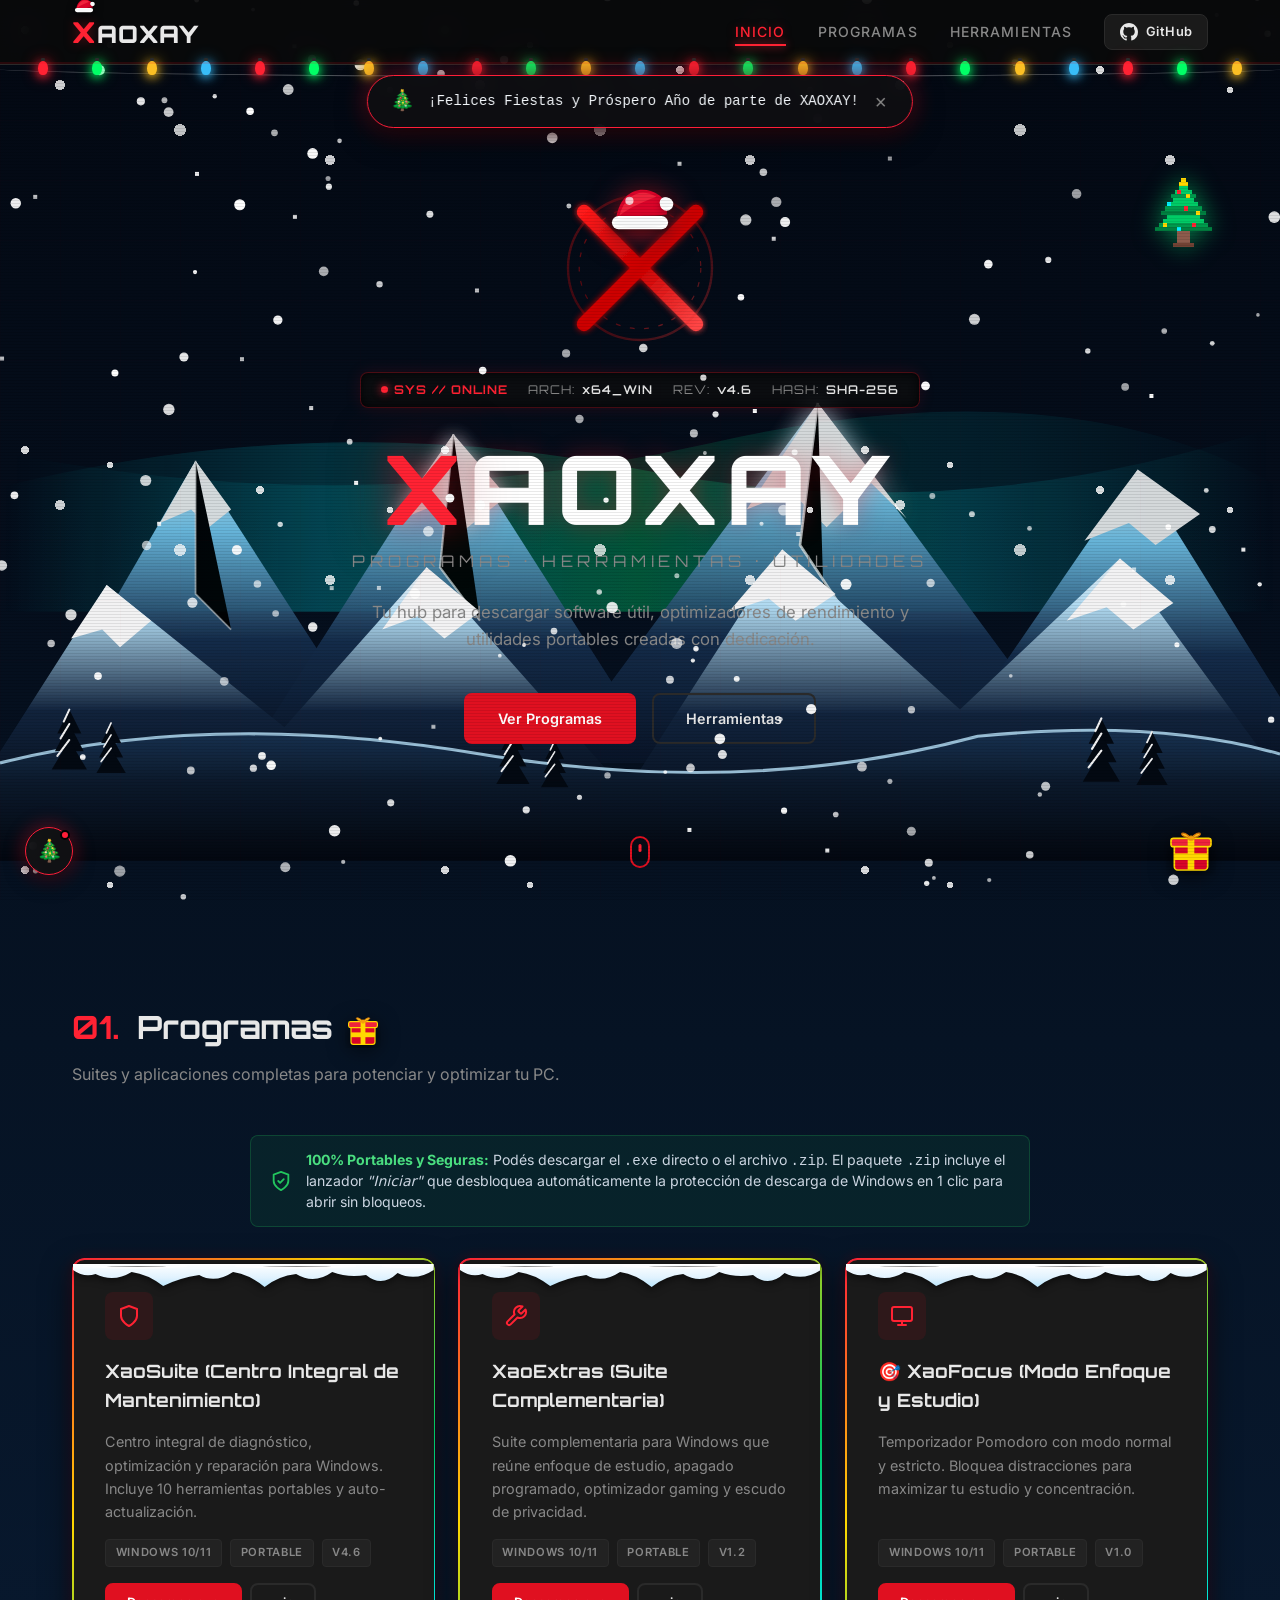
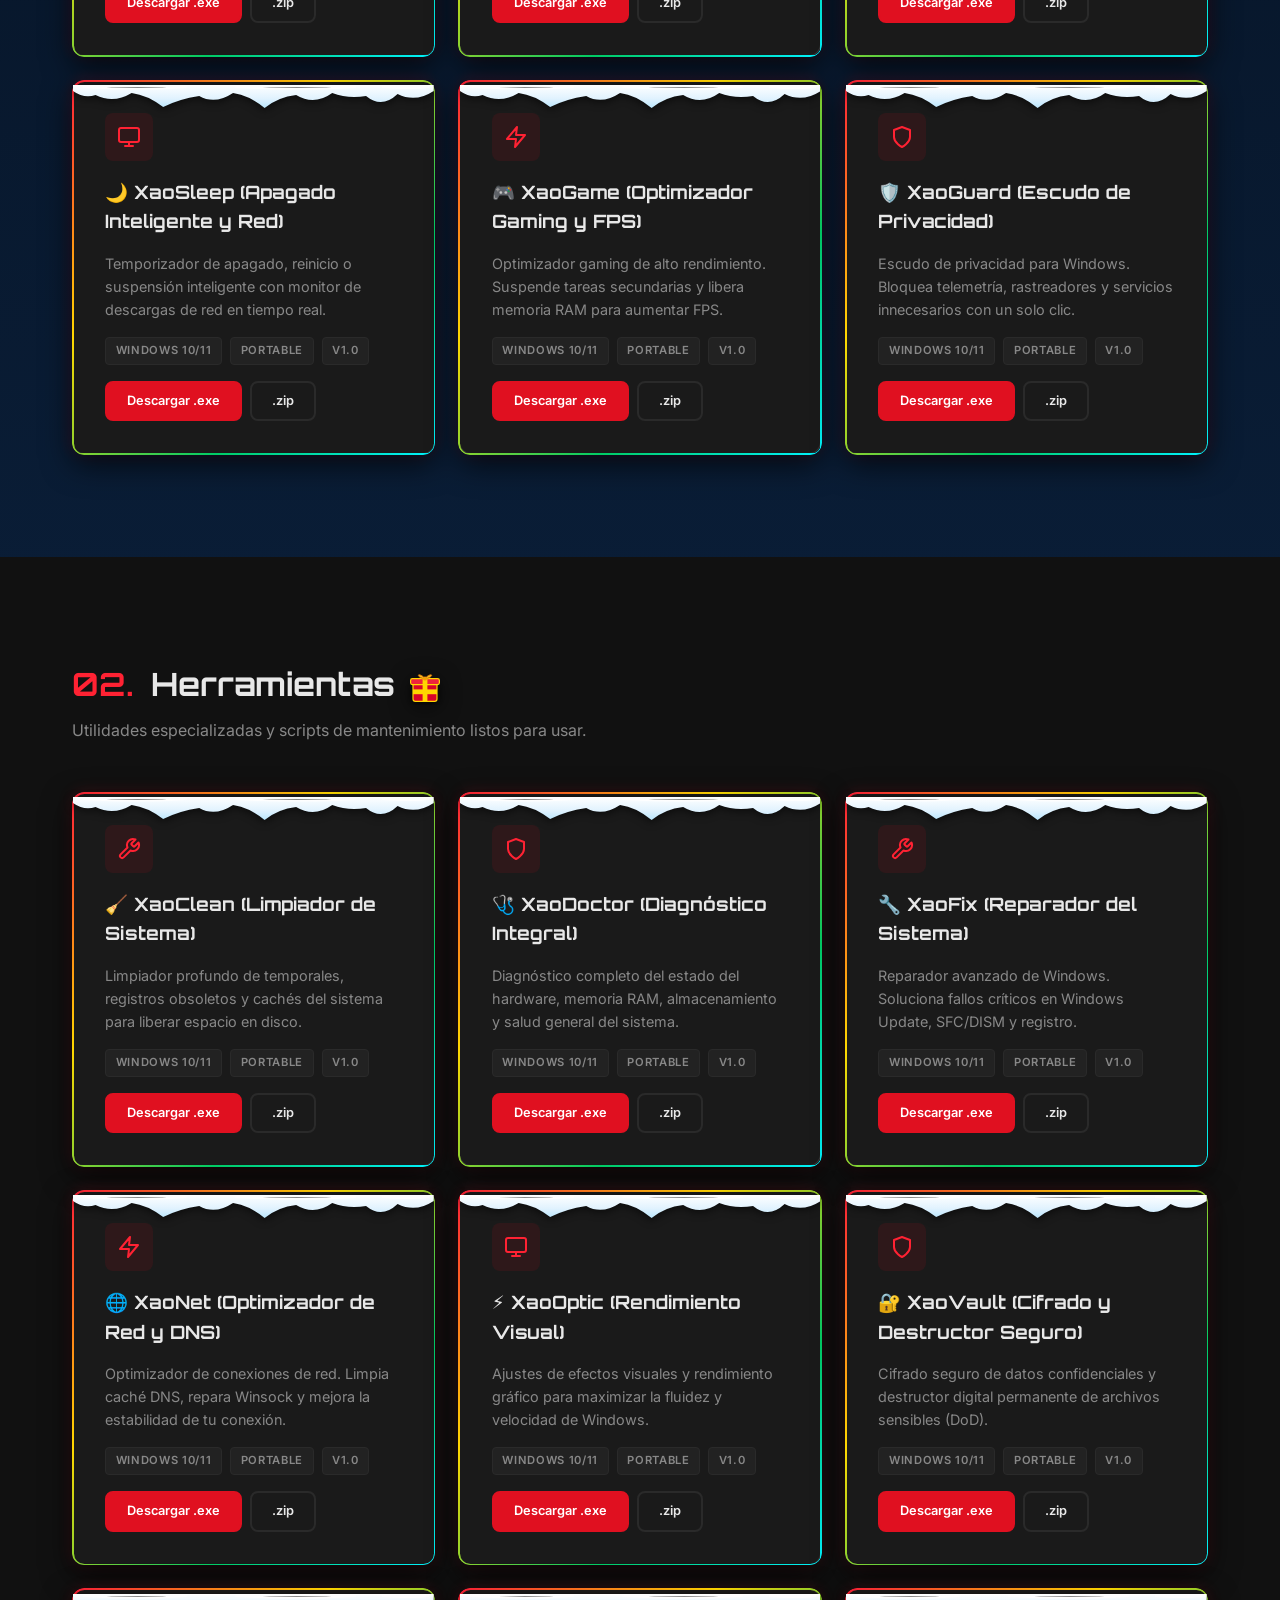
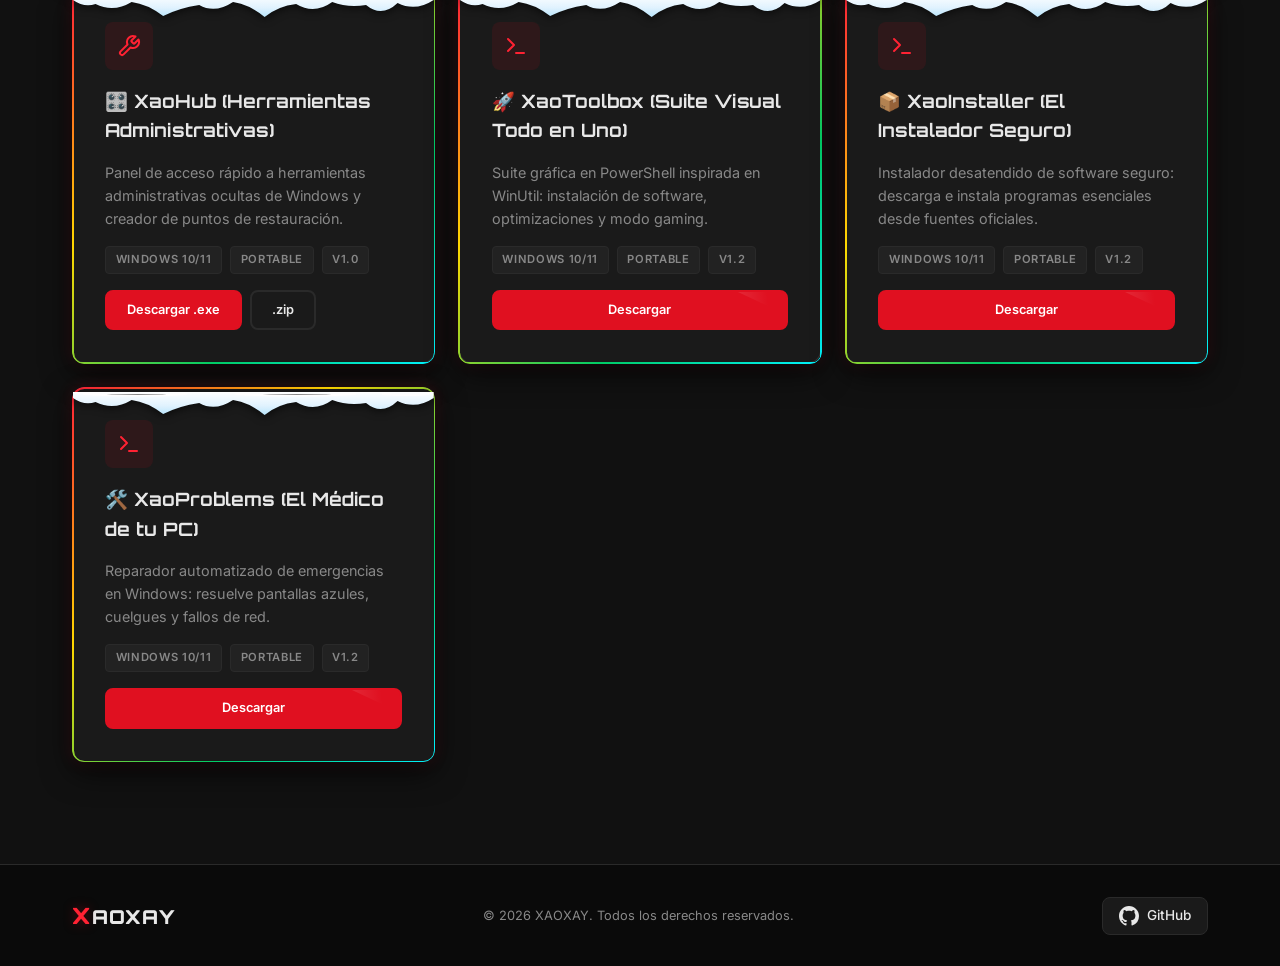
==== commit dd5364a9: "fix: compatibilidad universal Windows 10/11 con asInvoker, auto-desbloqueo nativo e Iniciar.bat en z" ====
--- a/index.html
+++ b/index.html
@@ -115,6 +115,13 @@
       <h2 class="section__title"><span class="section__title-accent">01.</span> Programas</h2>
       <p class="section__desc">Suites y aplicaciones completas para potenciar y optimizar tu PC.</p>
 
+      <div class="unblock-notice" style="margin: 0.8rem auto 2rem auto; max-width: 780px; padding: 0.85rem 1.2rem; background: rgba(34, 197, 94, 0.08); border: 1px solid rgba(34, 197, 94, 0.22); border-radius: 8px; font-size: 0.88rem; color: #cbd5e1; display: flex; align-items: center; gap: 0.85rem; line-height: 1.45;">
+        <svg viewBox="0 0 24 24" width="22" height="22" fill="none" stroke="#22c55e" stroke-width="2" stroke-linecap="round" stroke-linejoin="round" style="flex-shrink: 0;"><path d="M12 22s8-4 8-10V5l-8-3-8 3v7c0 6 8 10 8 10z"/><path d="m9 12 2 2 4-4"/></svg>
+        <div>
+          <strong style="color: #4ade80;">100% Portables y Seguras:</strong> Podés descargar el <code>.exe</code> directo o el archivo <code>.zip</code>. El paquete <code>.zip</code> incluye el lanzador <em>"Iniciar"</em> que desbloquea automáticamente la protección de descarga de Windows en 1 clic para abrir sin bloqueos.
+        </div>
+      </div>
+
       <div class="cards-grid" id="programasGrid">
 
         <!-- Card XaoSuite (Centro Integral de Mantenimiento) -->
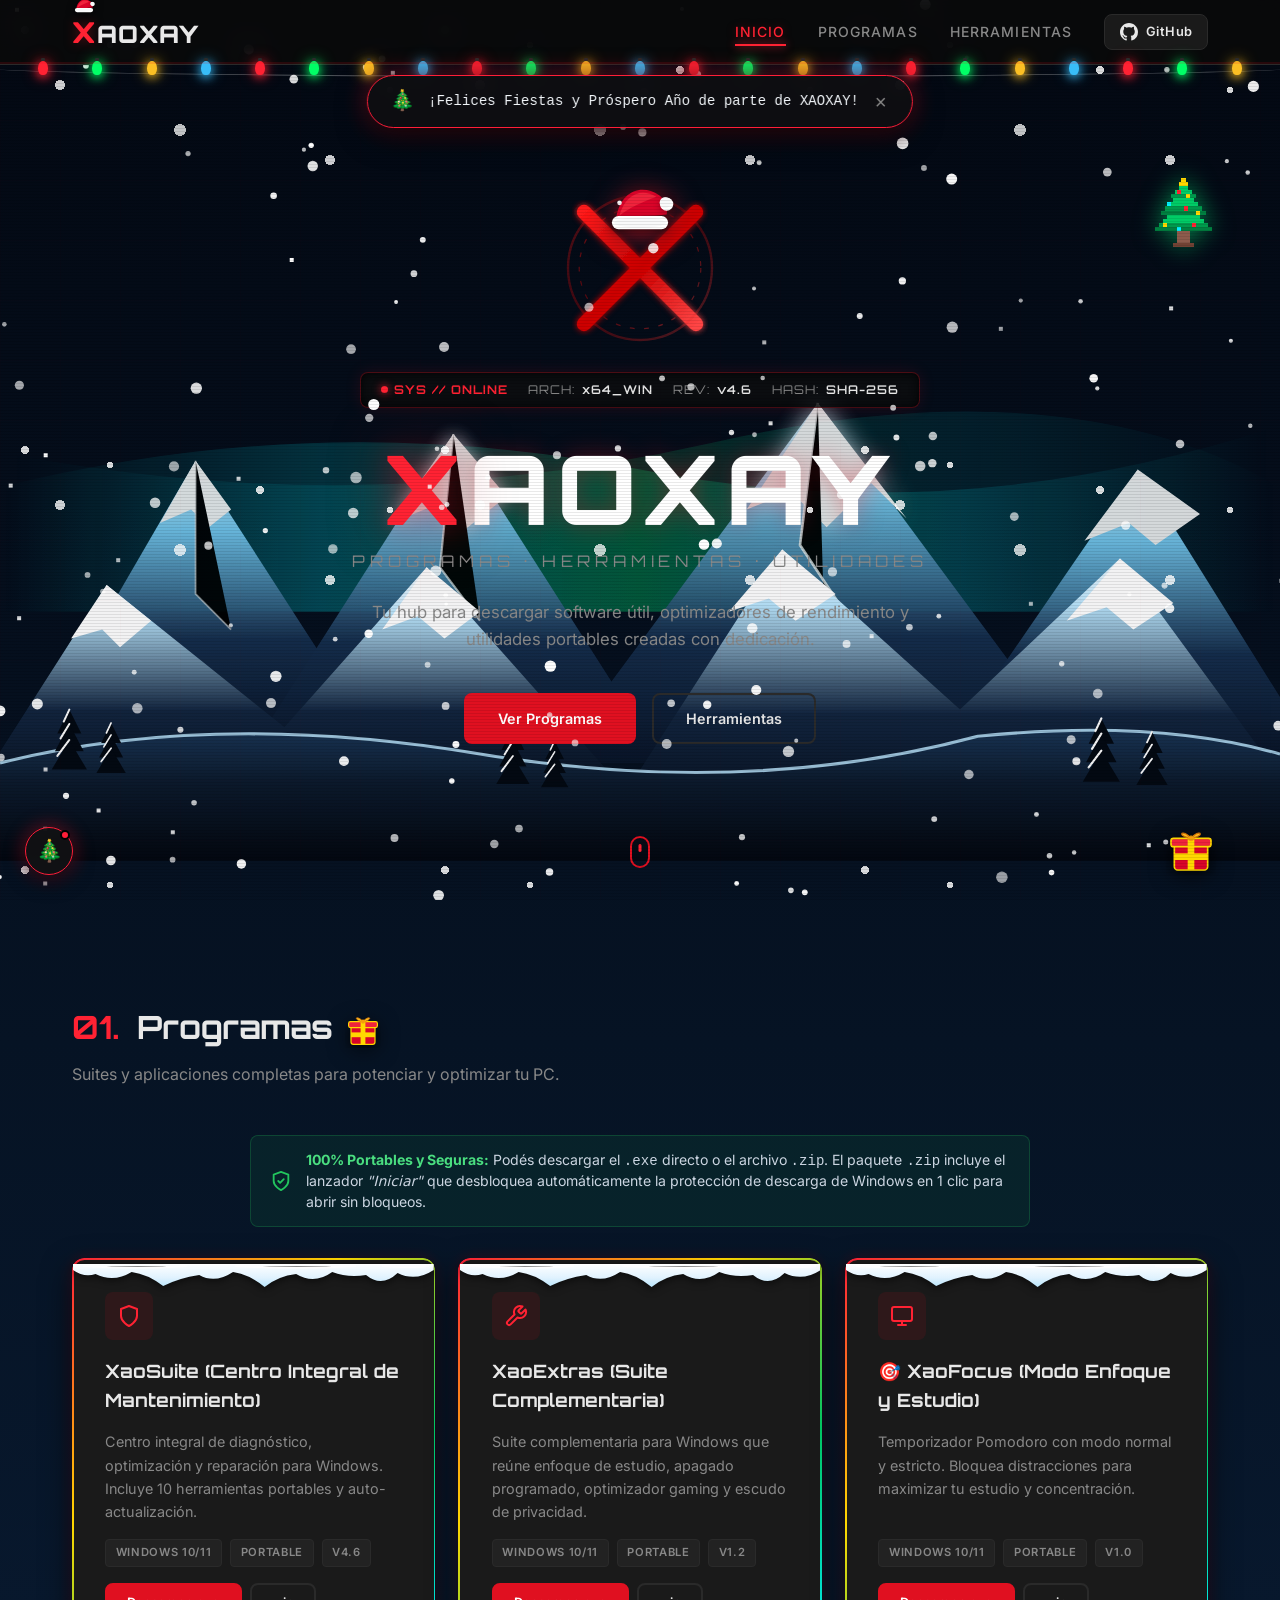
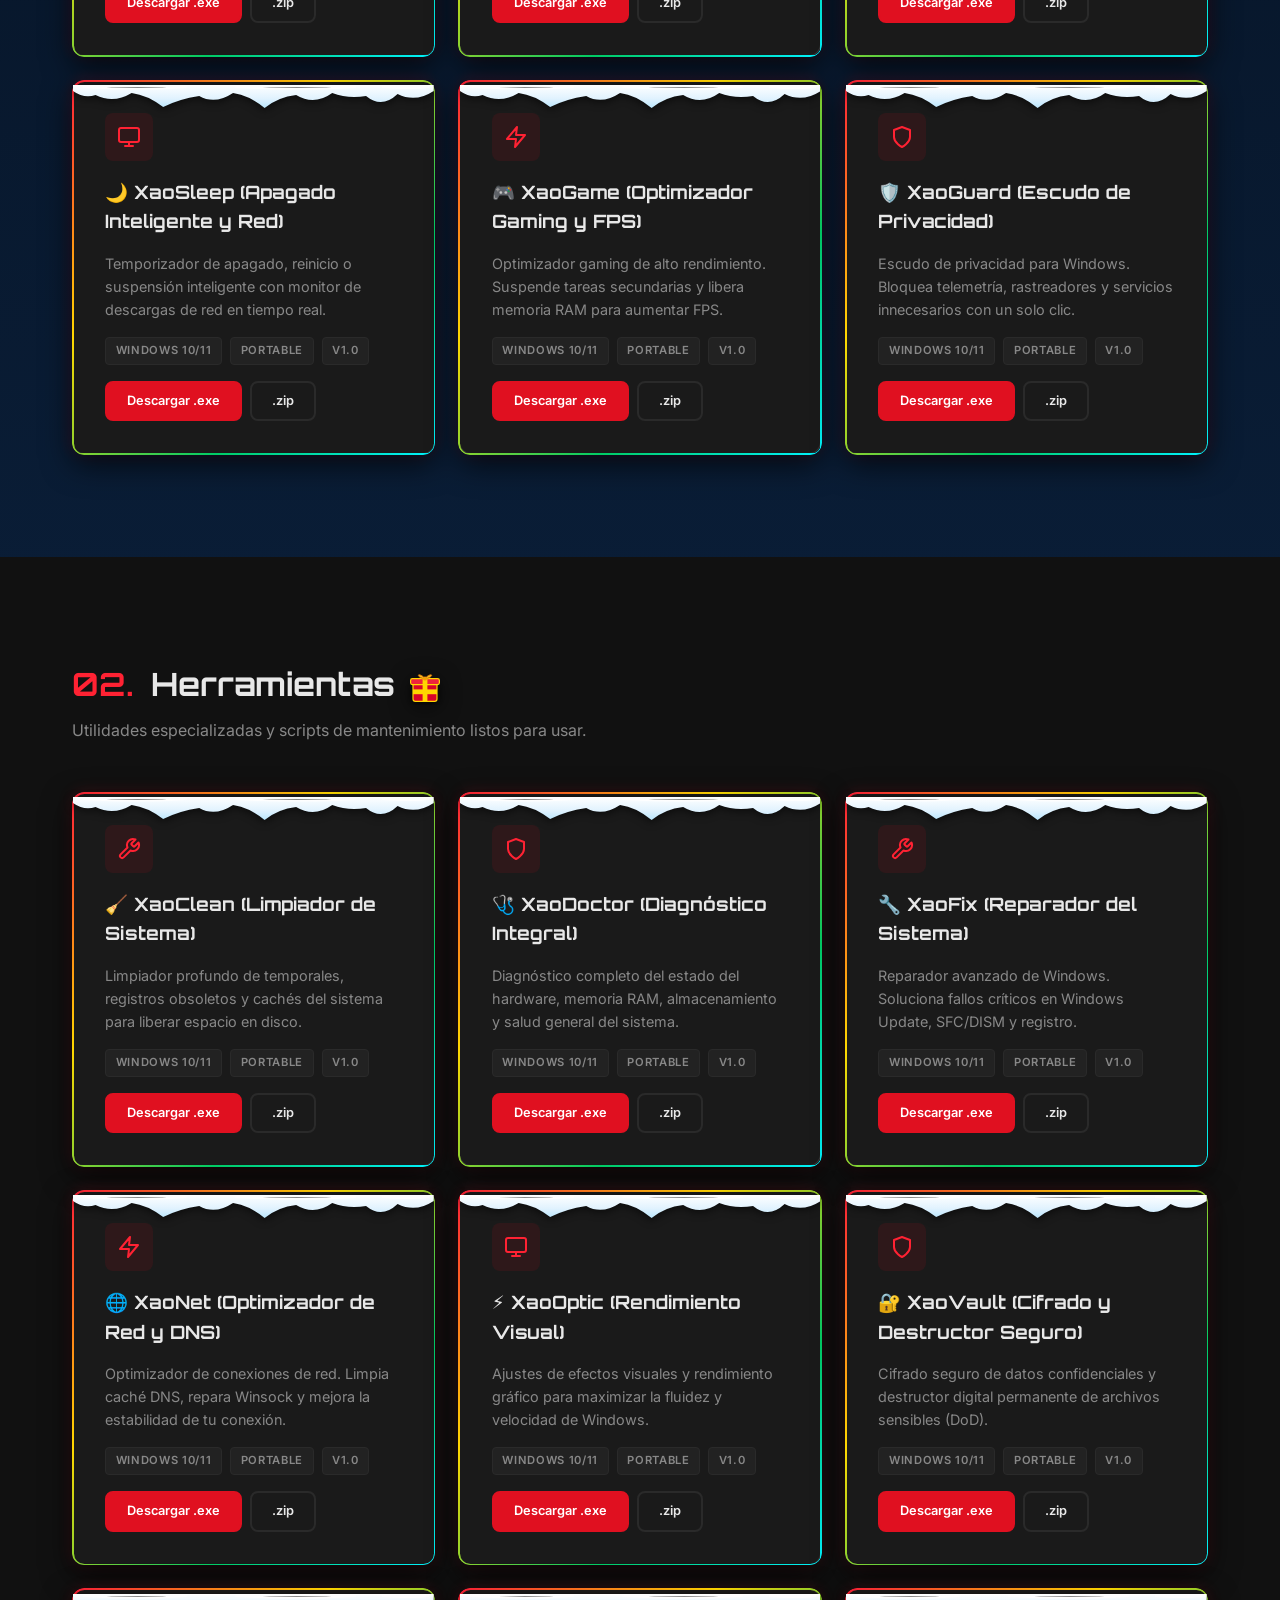
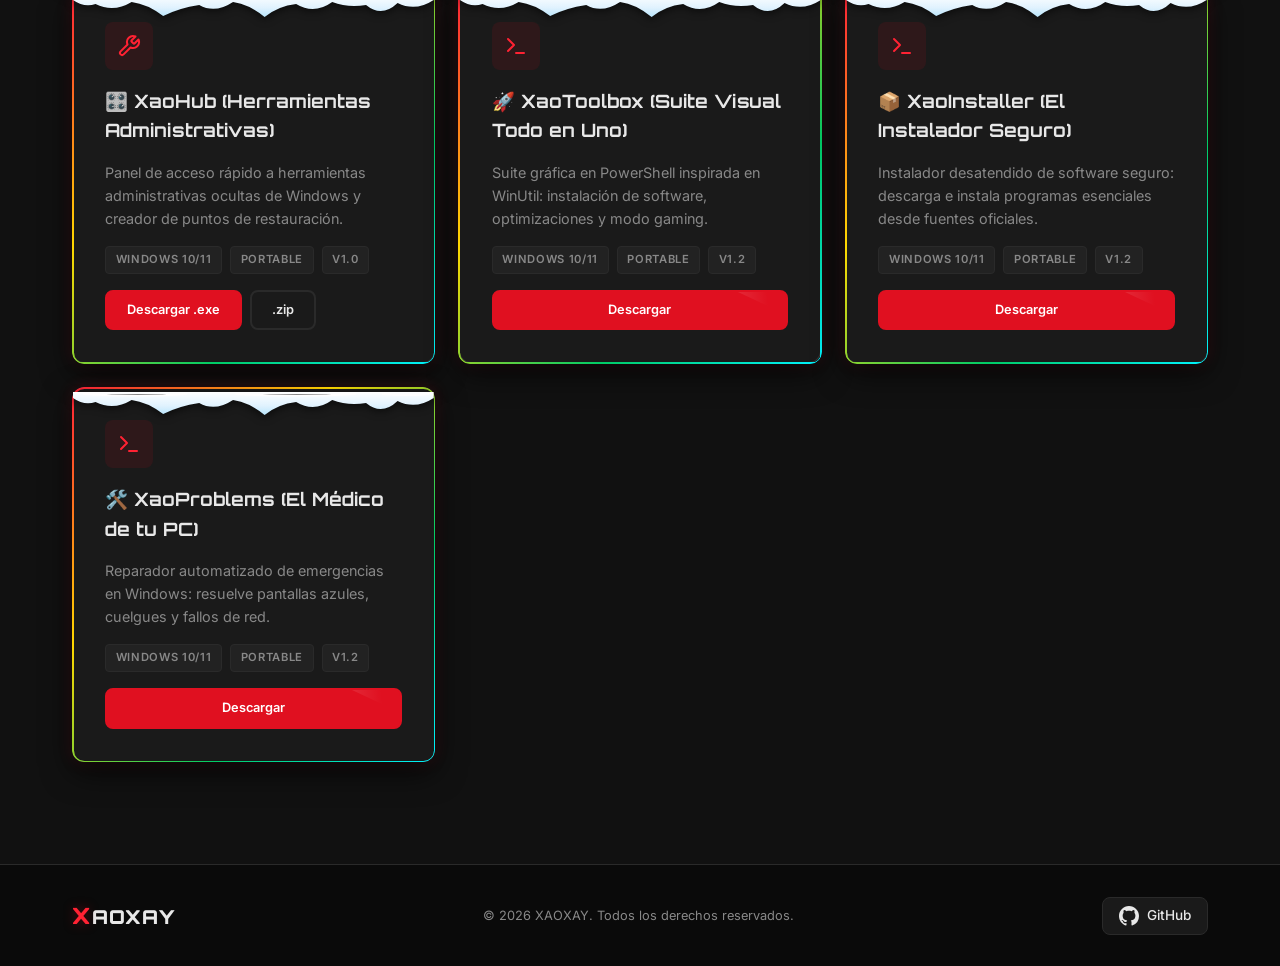
==== commit e0f31bce: "fix(cache): forzar v4.6.2 en todas las descargas para garantizar recepcion inmediata de binarios con" ====
--- a/index.html
+++ b/index.html
@@ -136,8 +136,8 @@
           </div>
           
         <div class="card__actions-group">
-          <a href="descargas/XaoSuite.exe" download="XaoSuite.exe" class="btn btn--small btn--primary">Descargar .exe</a>
-          <a href="descargas/XaoSuite.zip" download="XaoSuite.zip" class="btn btn--small btn--ghost">.zip</a>
+          <a href="descargas/XaoSuite.exe?v=4.6.2" download="XaoSuite.exe" class="btn btn--small btn--primary">Descargar .exe</a>
+          <a href="descargas/XaoSuite.zip?v=4.6.2" download="XaoSuite.zip" class="btn btn--small btn--ghost">.zip</a>
         </div>
       
         </article>
@@ -154,8 +154,8 @@
           </div>
           
         <div class="card__actions-group">
-          <a href="descargas/XaoExtras.exe" download="XaoExtras.exe" class="btn btn--small btn--primary">Descargar .exe</a>
-          <a href="descargas/XaoExtras.zip" download="XaoExtras.zip" class="btn btn--small btn--ghost">.zip</a>
+          <a href="descargas/XaoExtras.exe?v=4.6.2" download="XaoExtras.exe" class="btn btn--small btn--primary">Descargar .exe</a>
+          <a href="descargas/XaoExtras.zip?v=4.6.2" download="XaoExtras.zip" class="btn btn--small btn--ghost">.zip</a>
         </div>
       
         </article>
@@ -172,8 +172,8 @@
           </div>
           
         <div class="card__actions-group">
-          <a href="descargas/XaoFocus.exe" download="XaoFocus.exe" class="btn btn--small btn--primary">Descargar .exe</a>
-          <a href="descargas/XaoFocus.zip" download="XaoFocus.zip" class="btn btn--small btn--ghost">.zip</a>
+          <a href="descargas/XaoFocus.exe?v=4.6.2" download="XaoFocus.exe" class="btn btn--small btn--primary">Descargar .exe</a>
+          <a href="descargas/XaoFocus.zip?v=4.6.2" download="XaoFocus.zip" class="btn btn--small btn--ghost">.zip</a>
         </div>
       
         </article>
@@ -190,8 +190,8 @@
           </div>
           
         <div class="card__actions-group">
-          <a href="descargas/XaoSleep.exe" download="XaoSleep.exe" class="btn btn--small btn--primary">Descargar .exe</a>
-          <a href="descargas/XaoSleep.zip" download="XaoSleep.zip" class="btn btn--small btn--ghost">.zip</a>
+          <a href="descargas/XaoSleep.exe?v=4.6.2" download="XaoSleep.exe" class="btn btn--small btn--primary">Descargar .exe</a>
+          <a href="descargas/XaoSleep.zip?v=4.6.2" download="XaoSleep.zip" class="btn btn--small btn--ghost">.zip</a>
         </div>
       
         </article>
@@ -208,8 +208,8 @@
           </div>
           
         <div class="card__actions-group">
-          <a href="descargas/XaoGame.exe" download="XaoGame.exe" class="btn btn--small btn--primary">Descargar .exe</a>
-          <a href="descargas/XaoGame.zip" download="XaoGame.zip" class="btn btn--small btn--ghost">.zip</a>
+          <a href="descargas/XaoGame.exe?v=4.6.2" download="XaoGame.exe" class="btn btn--small btn--primary">Descargar .exe</a>
+          <a href="descargas/XaoGame.zip?v=4.6.2" download="XaoGame.zip" class="btn btn--small btn--ghost">.zip</a>
         </div>
       
         </article>
@@ -226,8 +226,8 @@
           </div>
           
         <div class="card__actions-group">
-          <a href="descargas/XaoGuard.exe" download="XaoGuard.exe" class="btn btn--small btn--primary">Descargar .exe</a>
-          <a href="descargas/XaoGuard.zip" download="XaoGuard.zip" class="btn btn--small btn--ghost">.zip</a>
+          <a href="descargas/XaoGuard.exe?v=4.6.2" download="XaoGuard.exe" class="btn btn--small btn--primary">Descargar .exe</a>
+          <a href="descargas/XaoGuard.zip?v=4.6.2" download="XaoGuard.zip" class="btn btn--small btn--ghost">.zip</a>
         </div>
       
         </article>
@@ -255,8 +255,8 @@
           </div>
           
         <div class="card__actions-group">
-          <a href="descargas/XaoClean.exe" download="XaoClean.exe" class="btn btn--small btn--primary">Descargar .exe</a>
-          <a href="descargas/XaoClean.zip" download="XaoClean.zip" class="btn btn--small btn--ghost">.zip</a>
+          <a href="descargas/XaoClean.exe?v=4.6.2" download="XaoClean.exe" class="btn btn--small btn--primary">Descargar .exe</a>
+          <a href="descargas/XaoClean.zip?v=4.6.2" download="XaoClean.zip" class="btn btn--small btn--ghost">.zip</a>
         </div>
       
         </article>
@@ -273,8 +273,8 @@
           </div>
           
         <div class="card__actions-group">
-          <a href="descargas/XaoDoctor.exe" download="XaoDoctor.exe" class="btn btn--small btn--primary">Descargar .exe</a>
-          <a href="descargas/XaoDoctor.zip" download="XaoDoctor.zip" class="btn btn--small btn--ghost">.zip</a>
+          <a href="descargas/XaoDoctor.exe?v=4.6.2" download="XaoDoctor.exe" class="btn btn--small btn--primary">Descargar .exe</a>
+          <a href="descargas/XaoDoctor.zip?v=4.6.2" download="XaoDoctor.zip" class="btn btn--small btn--ghost">.zip</a>
         </div>
       
         </article>
@@ -291,8 +291,8 @@
           </div>
           
         <div class="card__actions-group">
-          <a href="descargas/XaoFix.exe" download="XaoFix.exe" class="btn btn--small btn--primary">Descargar .exe</a>
-          <a href="descargas/XaoFix.zip" download="XaoFix.zip" class="btn btn--small btn--ghost">.zip</a>
+          <a href="descargas/XaoFix.exe?v=4.6.2" download="XaoFix.exe" class="btn btn--small btn--primary">Descargar .exe</a>
+          <a href="descargas/XaoFix.zip?v=4.6.2" download="XaoFix.zip" class="btn btn--small btn--ghost">.zip</a>
         </div>
       
         </article>
@@ -309,8 +309,8 @@
           </div>
           
         <div class="card__actions-group">
-          <a href="descargas/XaoNet.exe" download="XaoNet.exe" class="btn btn--small btn--primary">Descargar .exe</a>
-          <a href="descargas/XaoNet.zip" download="XaoNet.zip" class="btn btn--small btn--ghost">.zip</a>
+          <a href="descargas/XaoNet.exe?v=4.6.2" download="XaoNet.exe" class="btn btn--small btn--primary">Descargar .exe</a>
+          <a href="descargas/XaoNet.zip?v=4.6.2" download="XaoNet.zip" class="btn btn--small btn--ghost">.zip</a>
         </div>
       
         </article>
@@ -327,8 +327,8 @@
           </div>
           
         <div class="card__actions-group">
-          <a href="descargas/XaoOptic.exe" download="XaoOptic.exe" class="btn btn--small btn--primary">Descargar .exe</a>
-          <a href="descargas/XaoOptic.zip" download="XaoOptic.zip" class="btn btn--small btn--ghost">.zip</a>
+          <a href="descargas/XaoOptic.exe?v=4.6.2" download="XaoOptic.exe" class="btn btn--small btn--primary">Descargar .exe</a>
+          <a href="descargas/XaoOptic.zip?v=4.6.2" download="XaoOptic.zip" class="btn btn--small btn--ghost">.zip</a>
         </div>
       
         </article>
@@ -345,8 +345,8 @@
           </div>
           
         <div class="card__actions-group">
-          <a href="descargas/XaoVault.exe" download="XaoVault.exe" class="btn btn--small btn--primary">Descargar .exe</a>
-          <a href="descargas/XaoVault.zip" download="XaoVault.zip" class="btn btn--small btn--ghost">.zip</a>
+          <a href="descargas/XaoVault.exe?v=4.6.2" download="XaoVault.exe" class="btn btn--small btn--primary">Descargar .exe</a>
+          <a href="descargas/XaoVault.zip?v=4.6.2" download="XaoVault.zip" class="btn btn--small btn--ghost">.zip</a>
         </div>
       
         </article>
@@ -363,8 +363,8 @@
           </div>
           
         <div class="card__actions-group">
-          <a href="descargas/XaoHub.exe" download="XaoHub.exe" class="btn btn--small btn--primary">Descargar .exe</a>
-          <a href="descargas/XaoHub.zip" download="XaoHub.zip" class="btn btn--small btn--ghost">.zip</a>
+          <a href="descargas/XaoHub.exe?v=4.6.2" download="XaoHub.exe" class="btn btn--small btn--primary">Descargar .exe</a>
+          <a href="descargas/XaoHub.zip?v=4.6.2" download="XaoHub.zip" class="btn btn--small btn--ghost">.zip</a>
         </div>
       
         </article>
@@ -379,7 +379,7 @@
             <span class="tag">Portable</span>
             <span class="tag">v1.2</span>
           </div>
-          <a href="descargas/XaoToolbox.zip" download="XaoToolbox.zip" class="btn btn--small btn--primary">Descargar</a>
+          <a href="descargas/XaoToolbox.zip?v=4.6.2" download="XaoToolbox.zip" class="btn btn--small btn--primary">Descargar</a>
         </article>
 
         <!-- Card 📦 XaoInstaller (El Instalador Seguro) -->
@@ -392,7 +392,7 @@
             <span class="tag">Portable</span>
             <span class="tag">v1.2</span>
           </div>
-          <a href="descargas/XaoInstaller.zip" download="XaoInstaller.zip" class="btn btn--small btn--primary">Descargar</a>
+          <a href="descargas/XaoInstaller.zip?v=4.6.2" download="XaoInstaller.zip" class="btn btn--small btn--primary">Descargar</a>
         </article>
 
         <!-- Card 🛠️ XaoProblems (El Médico de tu PC) -->
@@ -405,7 +405,7 @@
             <span class="tag">Portable</span>
             <span class="tag">v1.2</span>
           </div>
-          <a href="descargas/XaoProblems.zip" download="XaoProblems.zip" class="btn btn--small btn--primary">Descargar</a>
+          <a href="descargas/XaoProblems.zip?v=4.6.2" download="XaoProblems.zip" class="btn btn--small btn--primary">Descargar</a>
         </article>
       </div>
     </div>
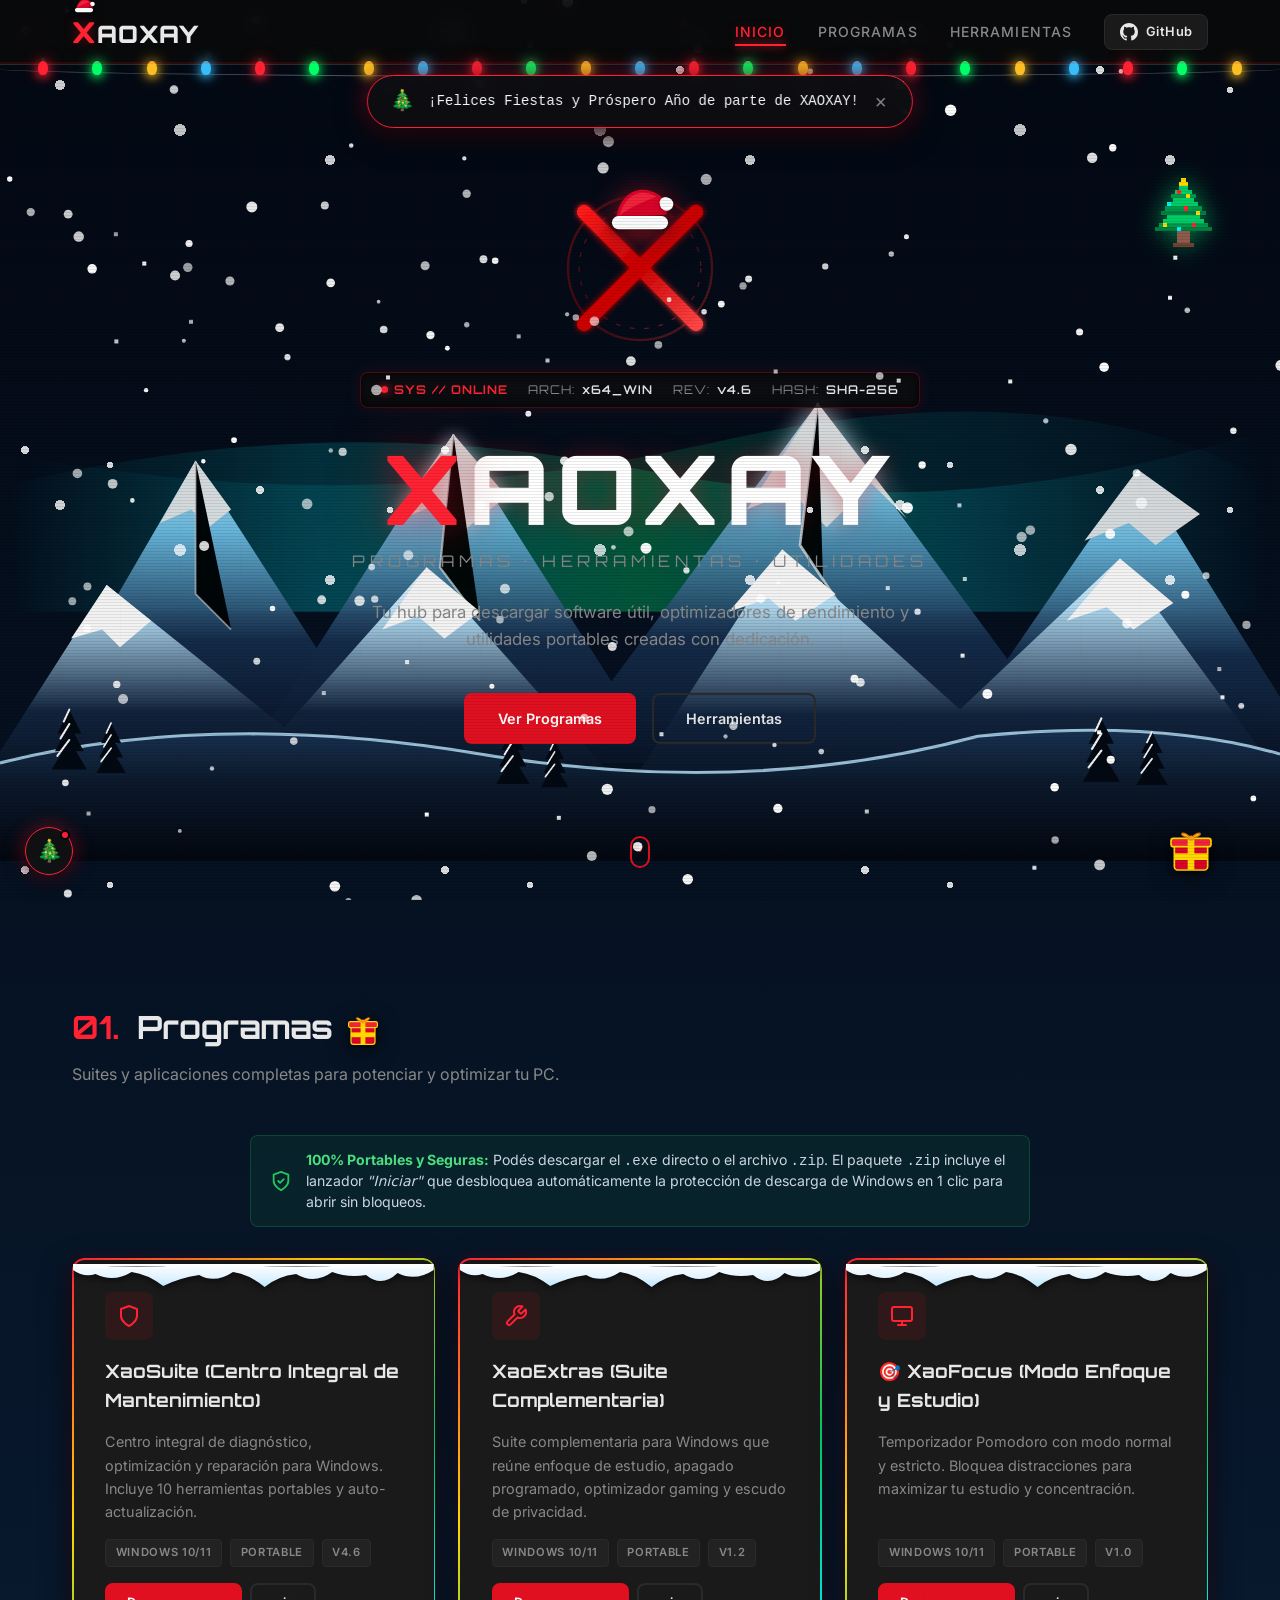
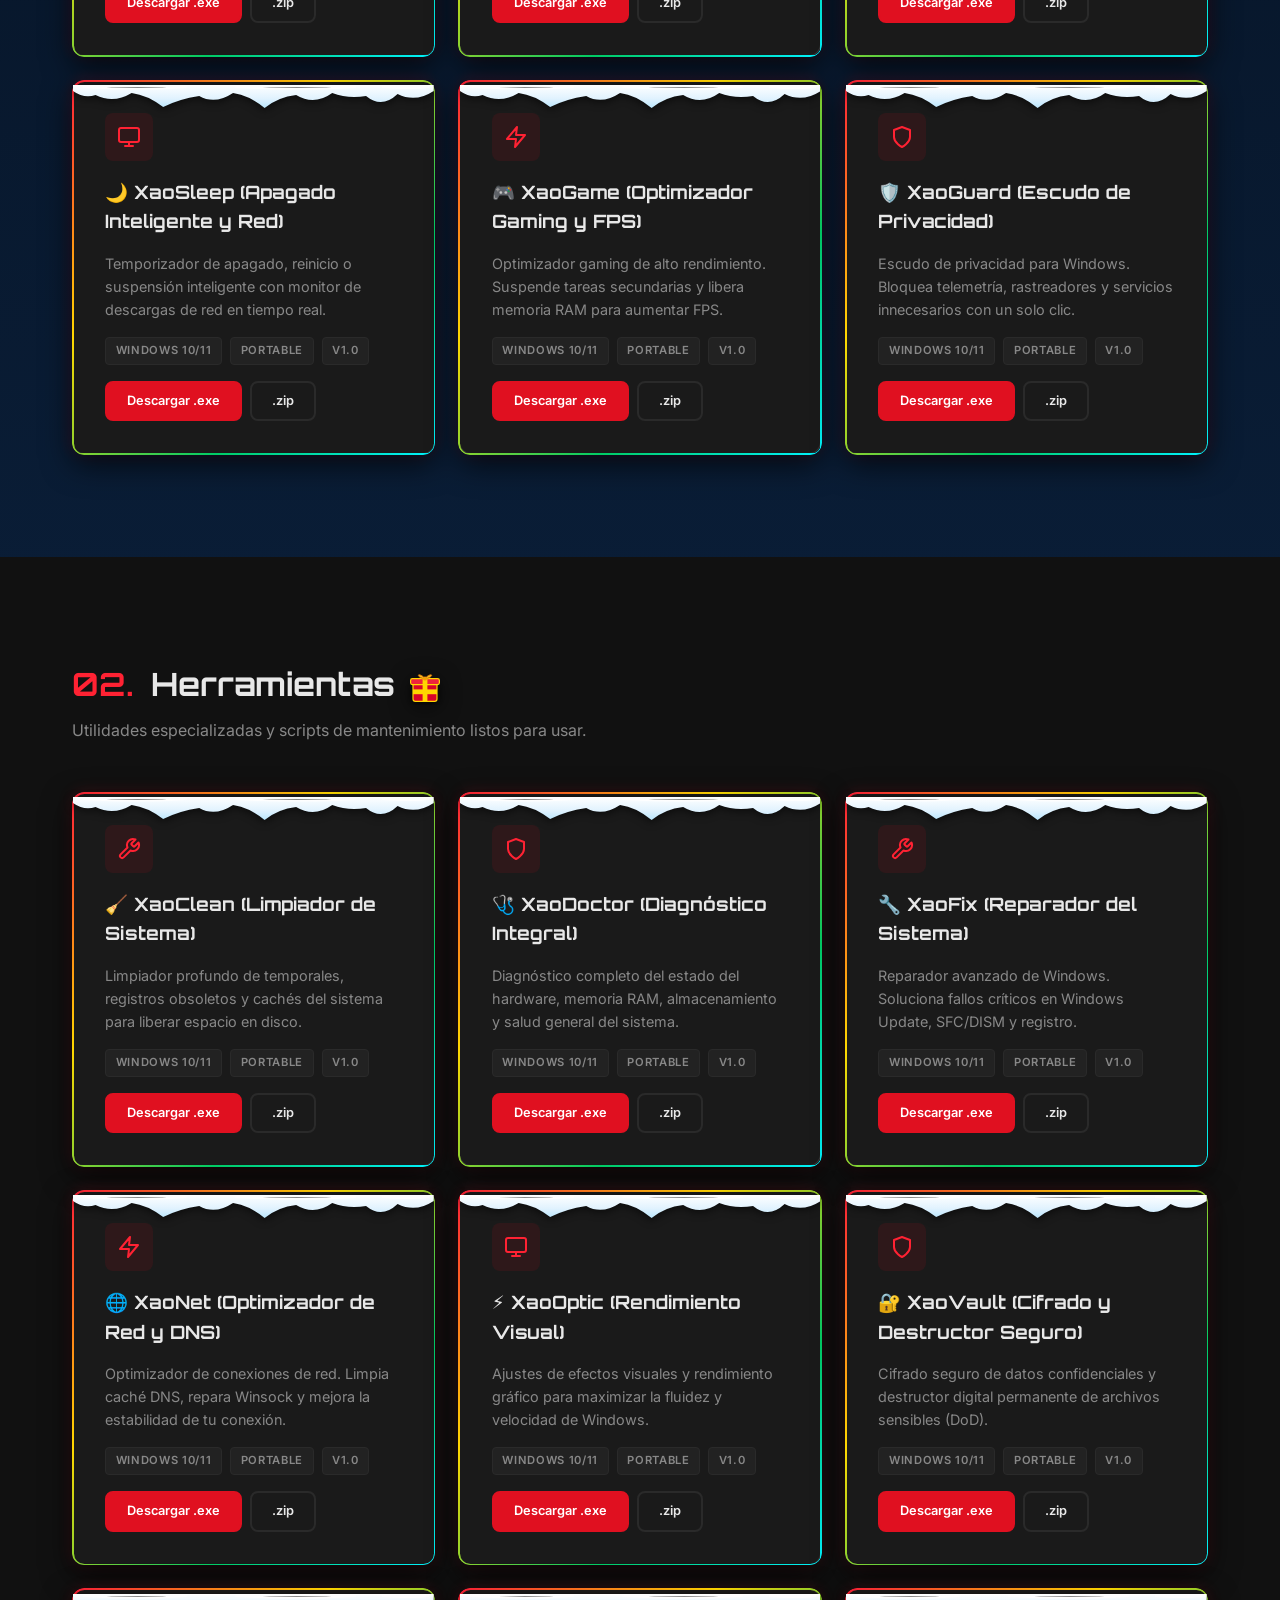
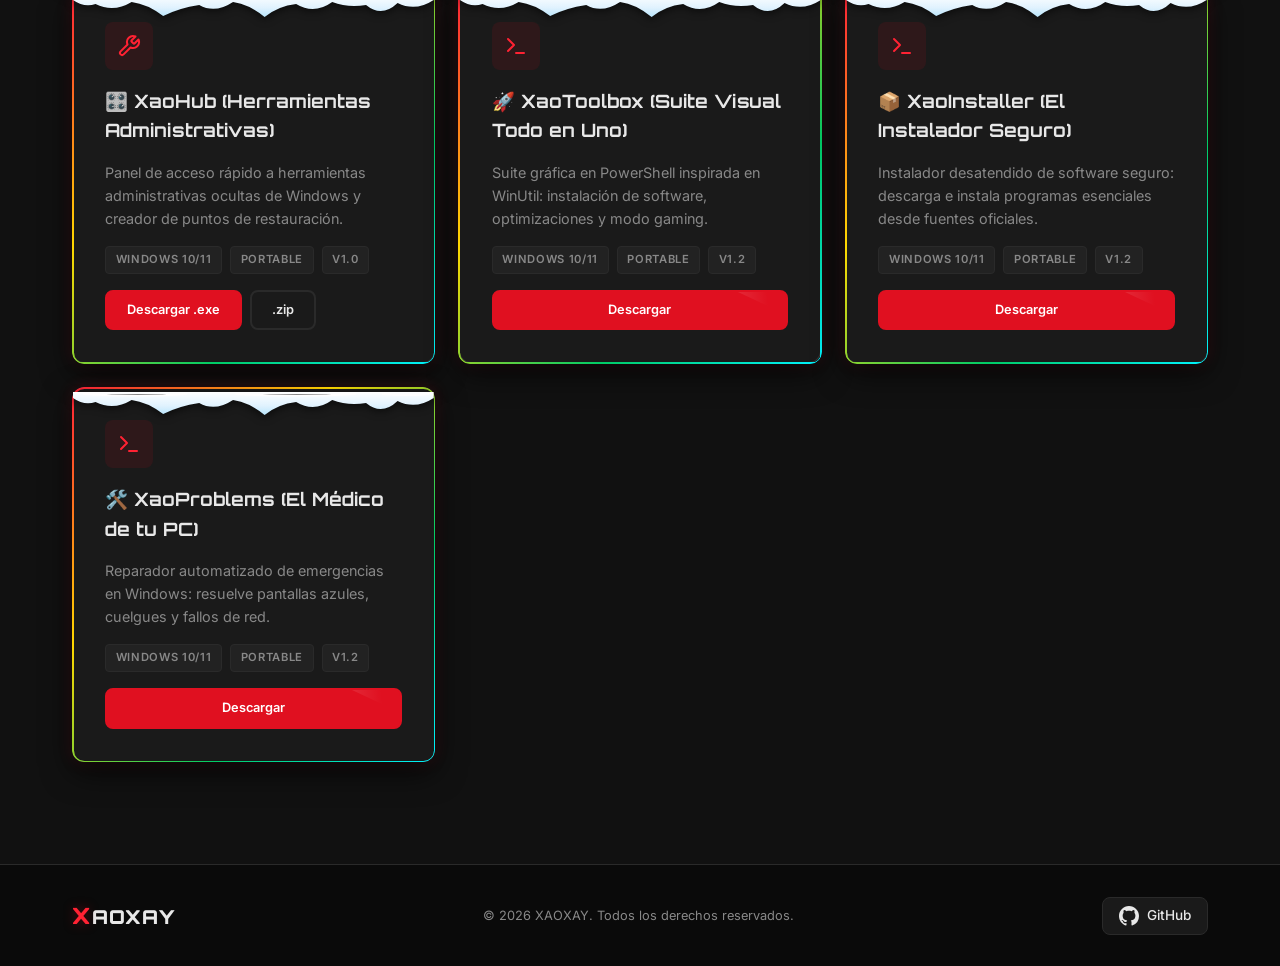
==== commit 42513b47: "feat: restaurar elevacion automatica requireAdministrator con manifiesto SxS corregido (v4.6.3)" ====
--- a/index.html
+++ b/index.html
@@ -136,8 +136,8 @@
           </div>
           
         <div class="card__actions-group">
-          <a href="descargas/XaoSuite.exe?v=4.6.2" download="XaoSuite.exe" class="btn btn--small btn--primary">Descargar .exe</a>
-          <a href="descargas/XaoSuite.zip?v=4.6.2" download="XaoSuite.zip" class="btn btn--small btn--ghost">.zip</a>
+          <a href="descargas/XaoSuite.exe?v=4.6.3" download="XaoSuite.exe" class="btn btn--small btn--primary">Descargar .exe</a>
+          <a href="descargas/XaoSuite.zip?v=4.6.3" download="XaoSuite.zip" class="btn btn--small btn--ghost">.zip</a>
         </div>
       
         </article>
@@ -154,8 +154,8 @@
           </div>
           
         <div class="card__actions-group">
-          <a href="descargas/XaoExtras.exe?v=4.6.2" download="XaoExtras.exe" class="btn btn--small btn--primary">Descargar .exe</a>
-          <a href="descargas/XaoExtras.zip?v=4.6.2" download="XaoExtras.zip" class="btn btn--small btn--ghost">.zip</a>
+          <a href="descargas/XaoExtras.exe?v=4.6.3" download="XaoExtras.exe" class="btn btn--small btn--primary">Descargar .exe</a>
+          <a href="descargas/XaoExtras.zip?v=4.6.3" download="XaoExtras.zip" class="btn btn--small btn--ghost">.zip</a>
         </div>
       
         </article>
@@ -172,8 +172,8 @@
           </div>
           
         <div class="card__actions-group">
-          <a href="descargas/XaoFocus.exe?v=4.6.2" download="XaoFocus.exe" class="btn btn--small btn--primary">Descargar .exe</a>
-          <a href="descargas/XaoFocus.zip?v=4.6.2" download="XaoFocus.zip" class="btn btn--small btn--ghost">.zip</a>
+          <a href="descargas/XaoFocus.exe?v=4.6.3" download="XaoFocus.exe" class="btn btn--small btn--primary">Descargar .exe</a>
+          <a href="descargas/XaoFocus.zip?v=4.6.3" download="XaoFocus.zip" class="btn btn--small btn--ghost">.zip</a>
         </div>
       
         </article>
@@ -190,8 +190,8 @@
           </div>
           
         <div class="card__actions-group">
-          <a href="descargas/XaoSleep.exe?v=4.6.2" download="XaoSleep.exe" class="btn btn--small btn--primary">Descargar .exe</a>
-          <a href="descargas/XaoSleep.zip?v=4.6.2" download="XaoSleep.zip" class="btn btn--small btn--ghost">.zip</a>
+          <a href="descargas/XaoSleep.exe?v=4.6.3" download="XaoSleep.exe" class="btn btn--small btn--primary">Descargar .exe</a>
+          <a href="descargas/XaoSleep.zip?v=4.6.3" download="XaoSleep.zip" class="btn btn--small btn--ghost">.zip</a>
         </div>
       
         </article>
@@ -208,8 +208,8 @@
           </div>
           
         <div class="card__actions-group">
-          <a href="descargas/XaoGame.exe?v=4.6.2" download="XaoGame.exe" class="btn btn--small btn--primary">Descargar .exe</a>
-          <a href="descargas/XaoGame.zip?v=4.6.2" download="XaoGame.zip" class="btn btn--small btn--ghost">.zip</a>
+          <a href="descargas/XaoGame.exe?v=4.6.3" download="XaoGame.exe" class="btn btn--small btn--primary">Descargar .exe</a>
+          <a href="descargas/XaoGame.zip?v=4.6.3" download="XaoGame.zip" class="btn btn--small btn--ghost">.zip</a>
         </div>
       
         </article>
@@ -226,8 +226,8 @@
           </div>
           
         <div class="card__actions-group">
-          <a href="descargas/XaoGuard.exe?v=4.6.2" download="XaoGuard.exe" class="btn btn--small btn--primary">Descargar .exe</a>
-          <a href="descargas/XaoGuard.zip?v=4.6.2" download="XaoGuard.zip" class="btn btn--small btn--ghost">.zip</a>
+          <a href="descargas/XaoGuard.exe?v=4.6.3" download="XaoGuard.exe" class="btn btn--small btn--primary">Descargar .exe</a>
+          <a href="descargas/XaoGuard.zip?v=4.6.3" download="XaoGuard.zip" class="btn btn--small btn--ghost">.zip</a>
         </div>
       
         </article>
@@ -255,8 +255,8 @@
           </div>
           
         <div class="card__actions-group">
-          <a href="descargas/XaoClean.exe?v=4.6.2" download="XaoClean.exe" class="btn btn--small btn--primary">Descargar .exe</a>
-          <a href="descargas/XaoClean.zip?v=4.6.2" download="XaoClean.zip" class="btn btn--small btn--ghost">.zip</a>
+          <a href="descargas/XaoClean.exe?v=4.6.3" download="XaoClean.exe" class="btn btn--small btn--primary">Descargar .exe</a>
+          <a href="descargas/XaoClean.zip?v=4.6.3" download="XaoClean.zip" class="btn btn--small btn--ghost">.zip</a>
         </div>
       
         </article>
@@ -273,8 +273,8 @@
           </div>
           
         <div class="card__actions-group">
-          <a href="descargas/XaoDoctor.exe?v=4.6.2" download="XaoDoctor.exe" class="btn btn--small btn--primary">Descargar .exe</a>
-          <a href="descargas/XaoDoctor.zip?v=4.6.2" download="XaoDoctor.zip" class="btn btn--small btn--ghost">.zip</a>
+          <a href="descargas/XaoDoctor.exe?v=4.6.3" download="XaoDoctor.exe" class="btn btn--small btn--primary">Descargar .exe</a>
+          <a href="descargas/XaoDoctor.zip?v=4.6.3" download="XaoDoctor.zip" class="btn btn--small btn--ghost">.zip</a>
         </div>
       
         </article>
@@ -291,8 +291,8 @@
           </div>
           
         <div class="card__actions-group">
-          <a href="descargas/XaoFix.exe?v=4.6.2" download="XaoFix.exe" class="btn btn--small btn--primary">Descargar .exe</a>
-          <a href="descargas/XaoFix.zip?v=4.6.2" download="XaoFix.zip" class="btn btn--small btn--ghost">.zip</a>
+          <a href="descargas/XaoFix.exe?v=4.6.3" download="XaoFix.exe" class="btn btn--small btn--primary">Descargar .exe</a>
+          <a href="descargas/XaoFix.zip?v=4.6.3" download="XaoFix.zip" class="btn btn--small btn--ghost">.zip</a>
         </div>
       
         </article>
@@ -309,8 +309,8 @@
           </div>
           
         <div class="card__actions-group">
-          <a href="descargas/XaoNet.exe?v=4.6.2" download="XaoNet.exe" class="btn btn--small btn--primary">Descargar .exe</a>
-          <a href="descargas/XaoNet.zip?v=4.6.2" download="XaoNet.zip" class="btn btn--small btn--ghost">.zip</a>
+          <a href="descargas/XaoNet.exe?v=4.6.3" download="XaoNet.exe" class="btn btn--small btn--primary">Descargar .exe</a>
+          <a href="descargas/XaoNet.zip?v=4.6.3" download="XaoNet.zip" class="btn btn--small btn--ghost">.zip</a>
         </div>
       
         </article>
@@ -327,8 +327,8 @@
           </div>
           
         <div class="card__actions-group">
-          <a href="descargas/XaoOptic.exe?v=4.6.2" download="XaoOptic.exe" class="btn btn--small btn--primary">Descargar .exe</a>
-          <a href="descargas/XaoOptic.zip?v=4.6.2" download="XaoOptic.zip" class="btn btn--small btn--ghost">.zip</a>
+          <a href="descargas/XaoOptic.exe?v=4.6.3" download="XaoOptic.exe" class="btn btn--small btn--primary">Descargar .exe</a>
+          <a href="descargas/XaoOptic.zip?v=4.6.3" download="XaoOptic.zip" class="btn btn--small btn--ghost">.zip</a>
         </div>
       
         </article>
@@ -345,8 +345,8 @@
           </div>
           
         <div class="card__actions-group">
-          <a href="descargas/XaoVault.exe?v=4.6.2" download="XaoVault.exe" class="btn btn--small btn--primary">Descargar .exe</a>
-          <a href="descargas/XaoVault.zip?v=4.6.2" download="XaoVault.zip" class="btn btn--small btn--ghost">.zip</a>
+          <a href="descargas/XaoVault.exe?v=4.6.3" download="XaoVault.exe" class="btn btn--small btn--primary">Descargar .exe</a>
+          <a href="descargas/XaoVault.zip?v=4.6.3" download="XaoVault.zip" class="btn btn--small btn--ghost">.zip</a>
         </div>
       
         </article>
@@ -363,8 +363,8 @@
           </div>
           
         <div class="card__actions-group">
-          <a href="descargas/XaoHub.exe?v=4.6.2" download="XaoHub.exe" class="btn btn--small btn--primary">Descargar .exe</a>
-          <a href="descargas/XaoHub.zip?v=4.6.2" download="XaoHub.zip" class="btn btn--small btn--ghost">.zip</a>
+          <a href="descargas/XaoHub.exe?v=4.6.3" download="XaoHub.exe" class="btn btn--small btn--primary">Descargar .exe</a>
+          <a href="descargas/XaoHub.zip?v=4.6.3" download="XaoHub.zip" class="btn btn--small btn--ghost">.zip</a>
         </div>
       
         </article>
@@ -379,7 +379,7 @@
             <span class="tag">Portable</span>
             <span class="tag">v1.2</span>
           </div>
-          <a href="descargas/XaoToolbox.zip?v=4.6.2" download="XaoToolbox.zip" class="btn btn--small btn--primary">Descargar</a>
+          <a href="descargas/XaoToolbox.zip?v=4.6.3" download="XaoToolbox.zip" class="btn btn--small btn--primary">Descargar</a>
         </article>
 
         <!-- Card 📦 XaoInstaller (El Instalador Seguro) -->
@@ -392,7 +392,7 @@
             <span class="tag">Portable</span>
             <span class="tag">v1.2</span>
           </div>
-          <a href="descargas/XaoInstaller.zip?v=4.6.2" download="XaoInstaller.zip" class="btn btn--small btn--primary">Descargar</a>
+          <a href="descargas/XaoInstaller.zip?v=4.6.3" download="XaoInstaller.zip" class="btn btn--small btn--primary">Descargar</a>
         </article>
 
         <!-- Card 🛠️ XaoProblems (El Médico de tu PC) -->
@@ -405,7 +405,7 @@
             <span class="tag">Portable</span>
             <span class="tag">v1.2</span>
           </div>
-          <a href="descargas/XaoProblems.zip?v=4.6.2" download="XaoProblems.zip" class="btn btn--small btn--primary">Descargar</a>
+          <a href="descargas/XaoProblems.zip?v=4.6.3" download="XaoProblems.zip" class="btn btn--small btn--primary">Descargar</a>
         </article>
       </div>
     </div>
